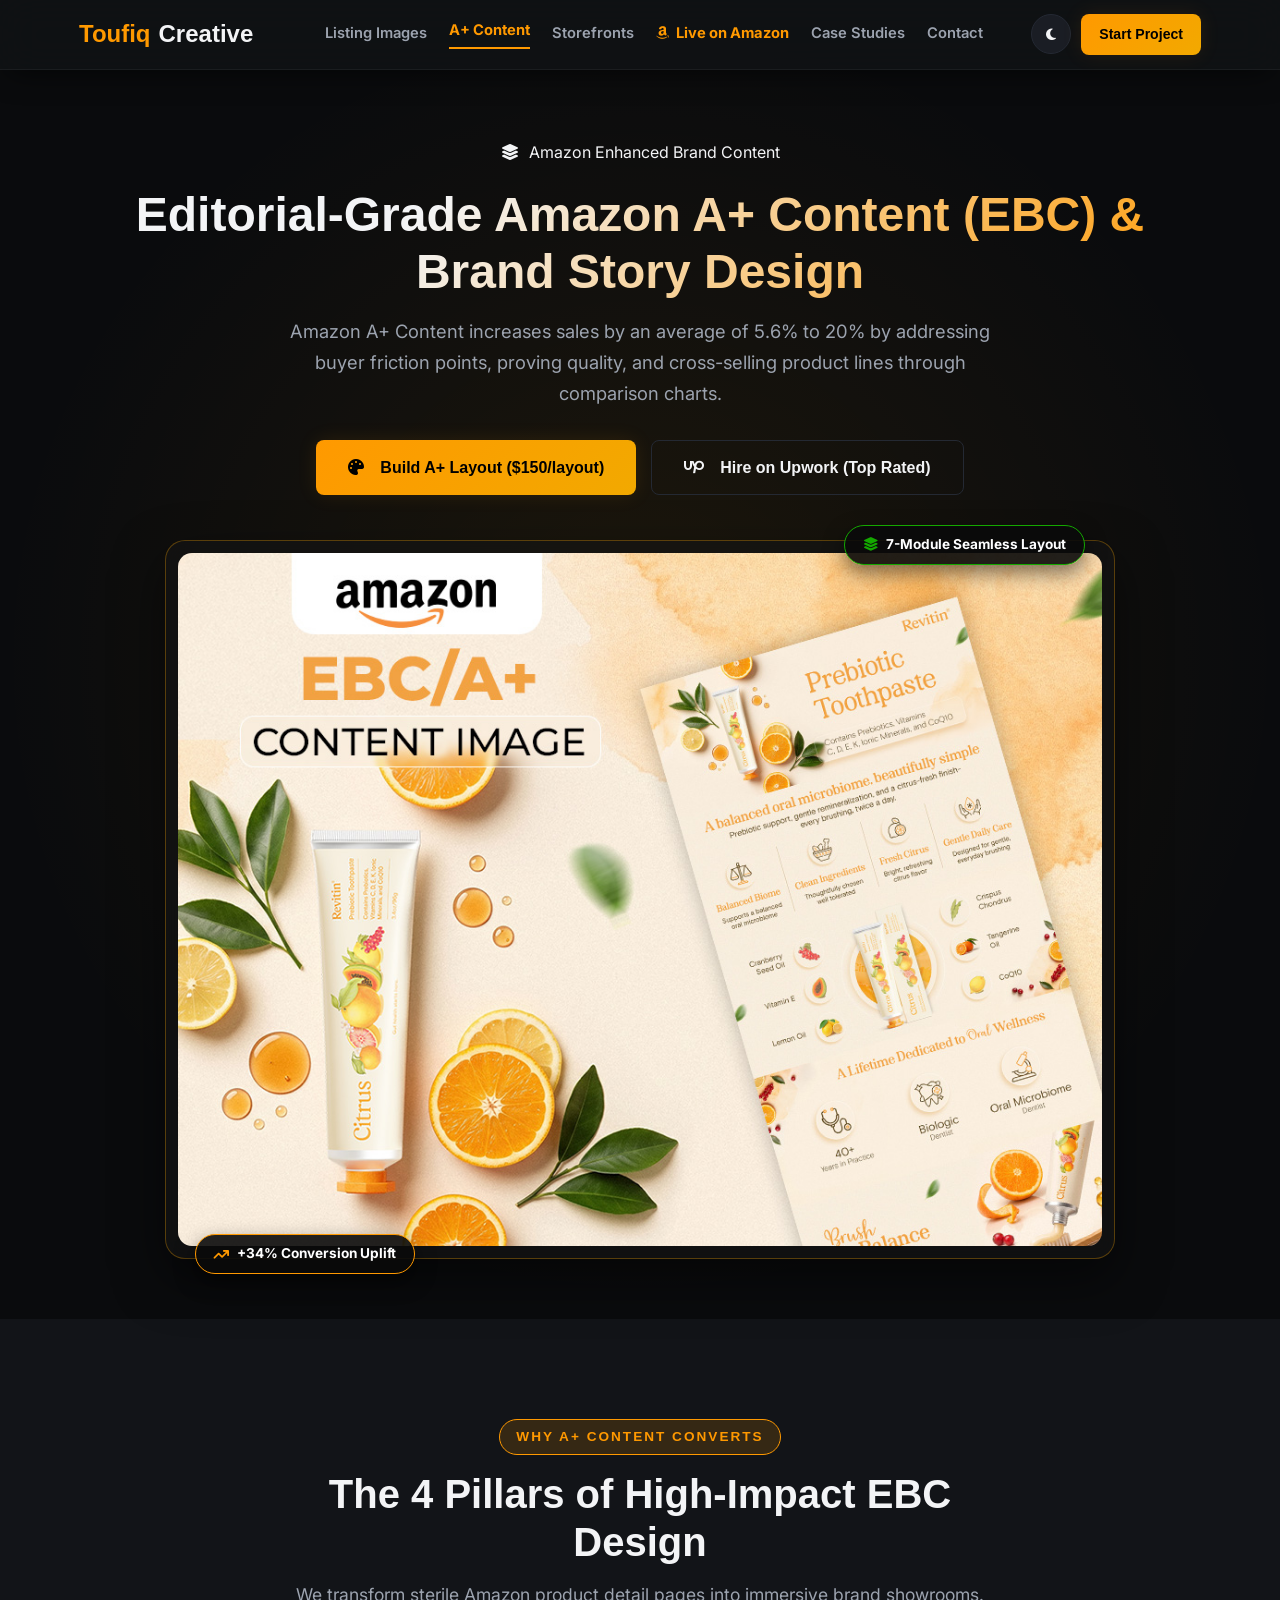
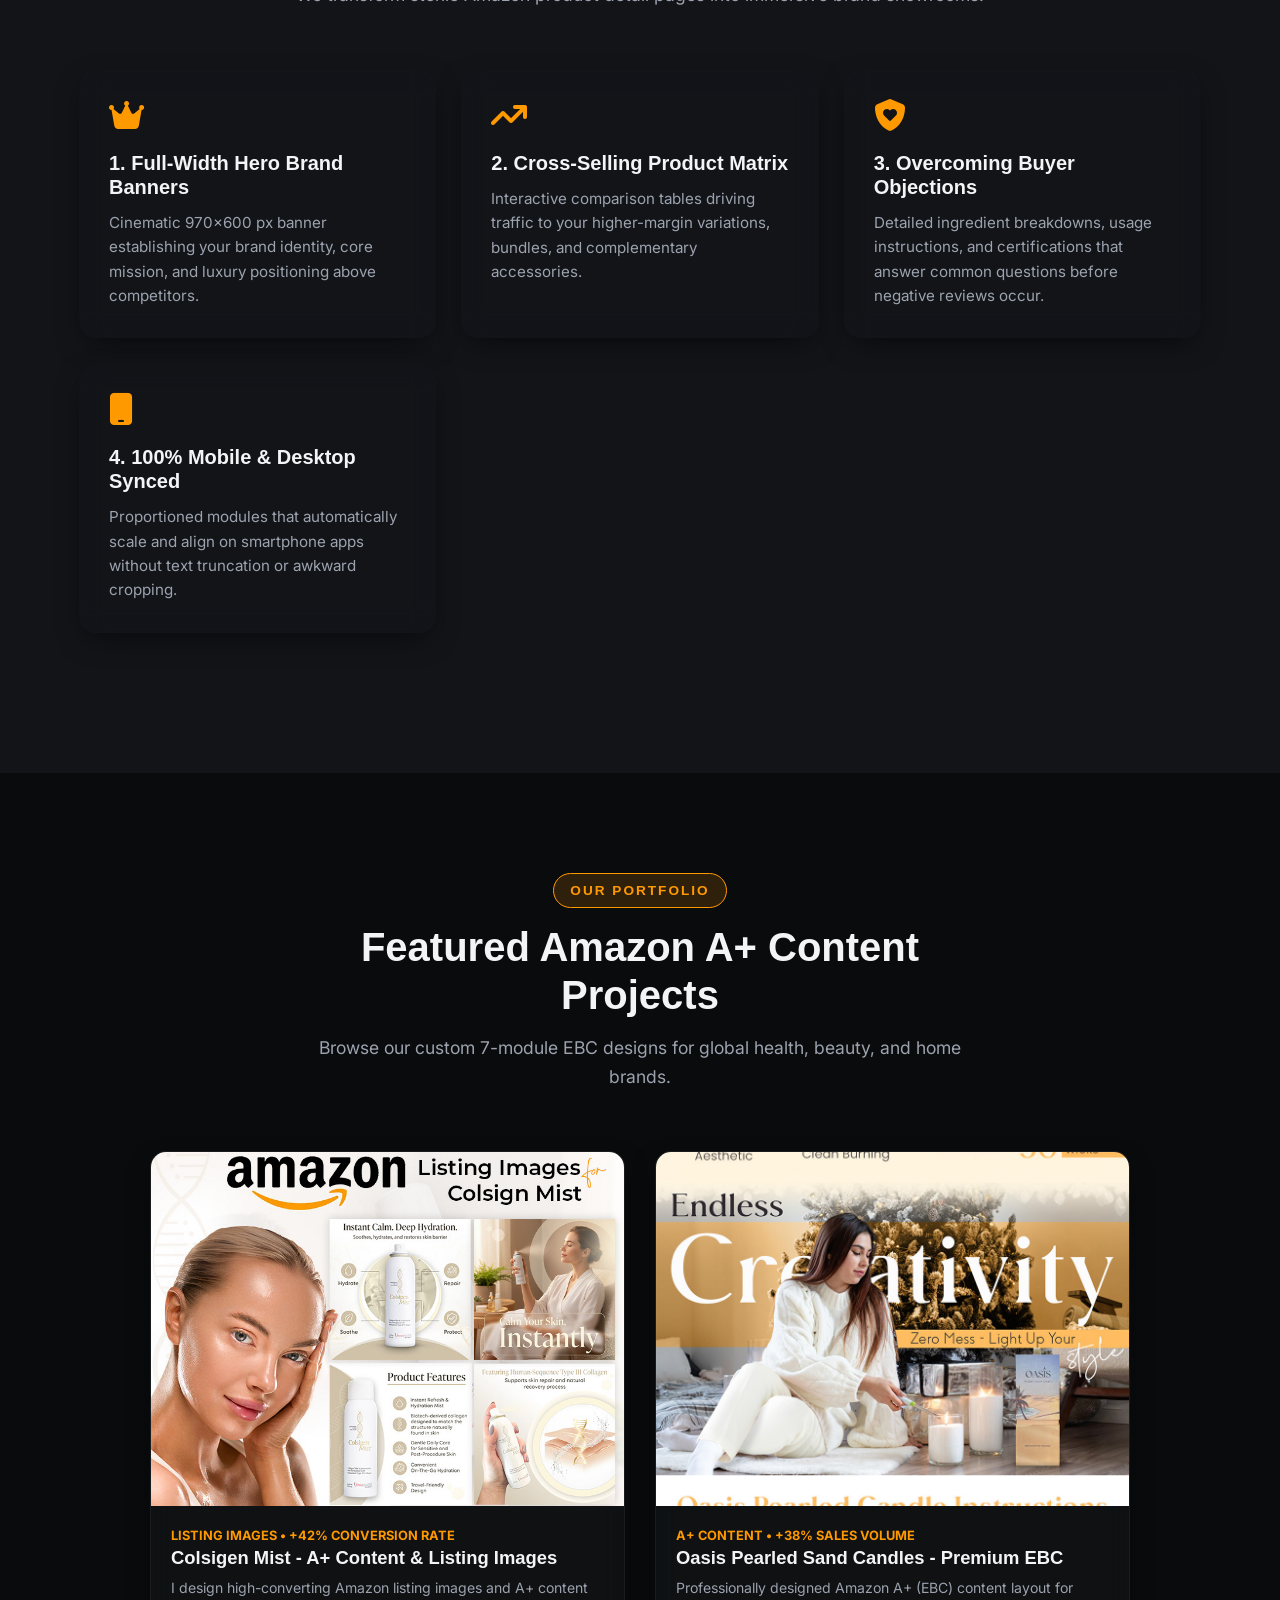
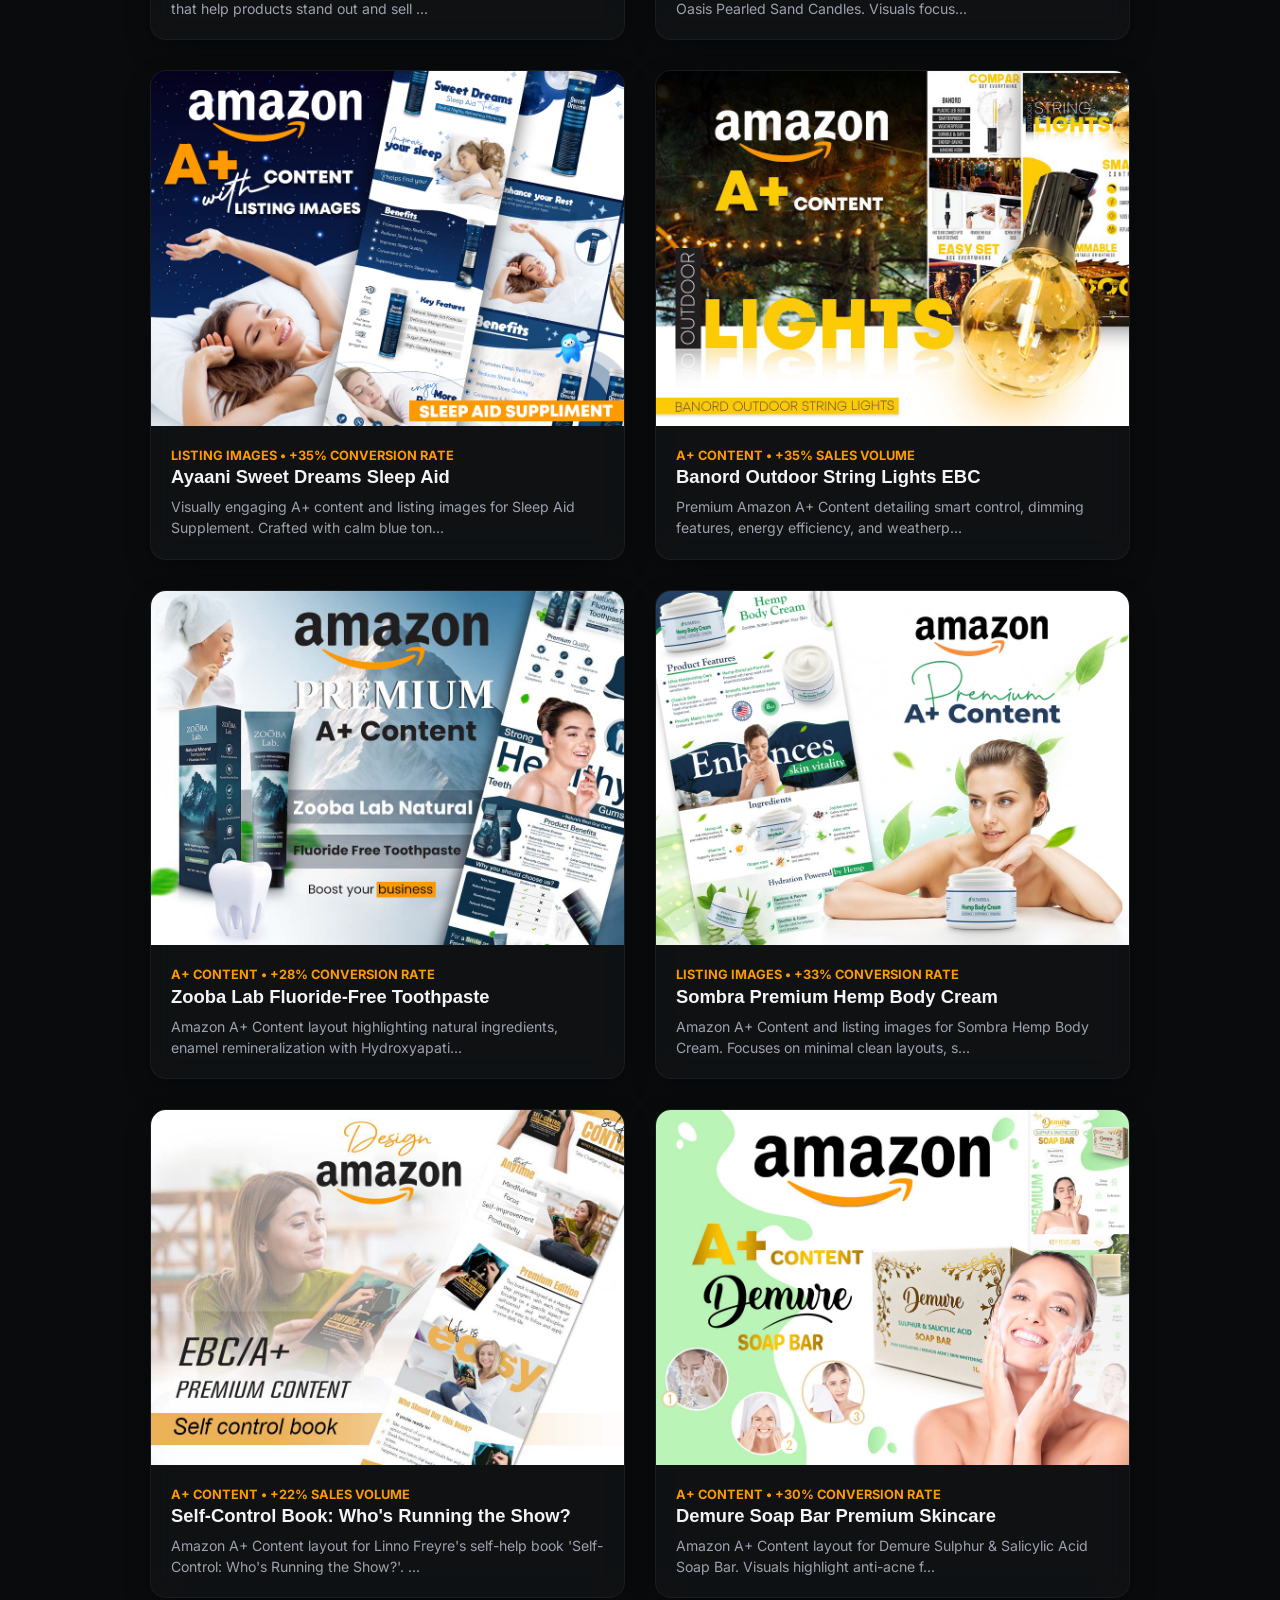
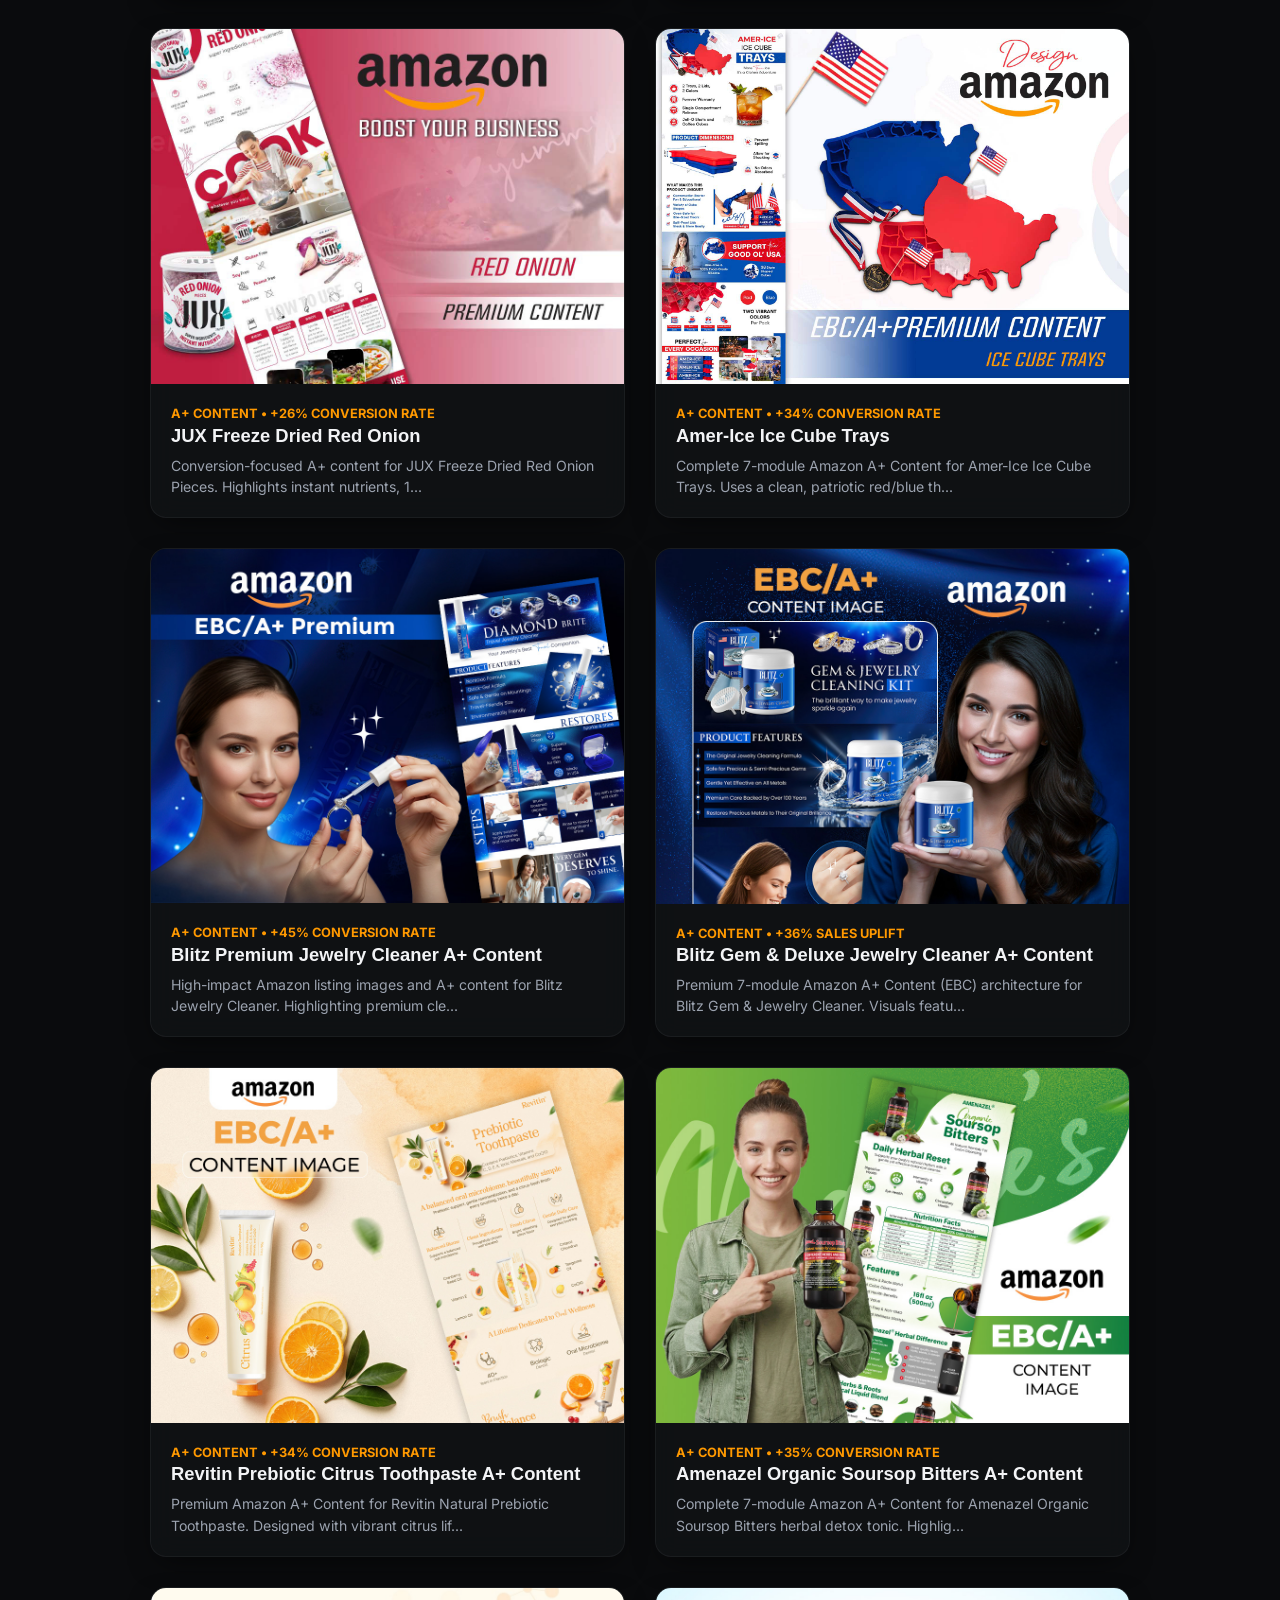
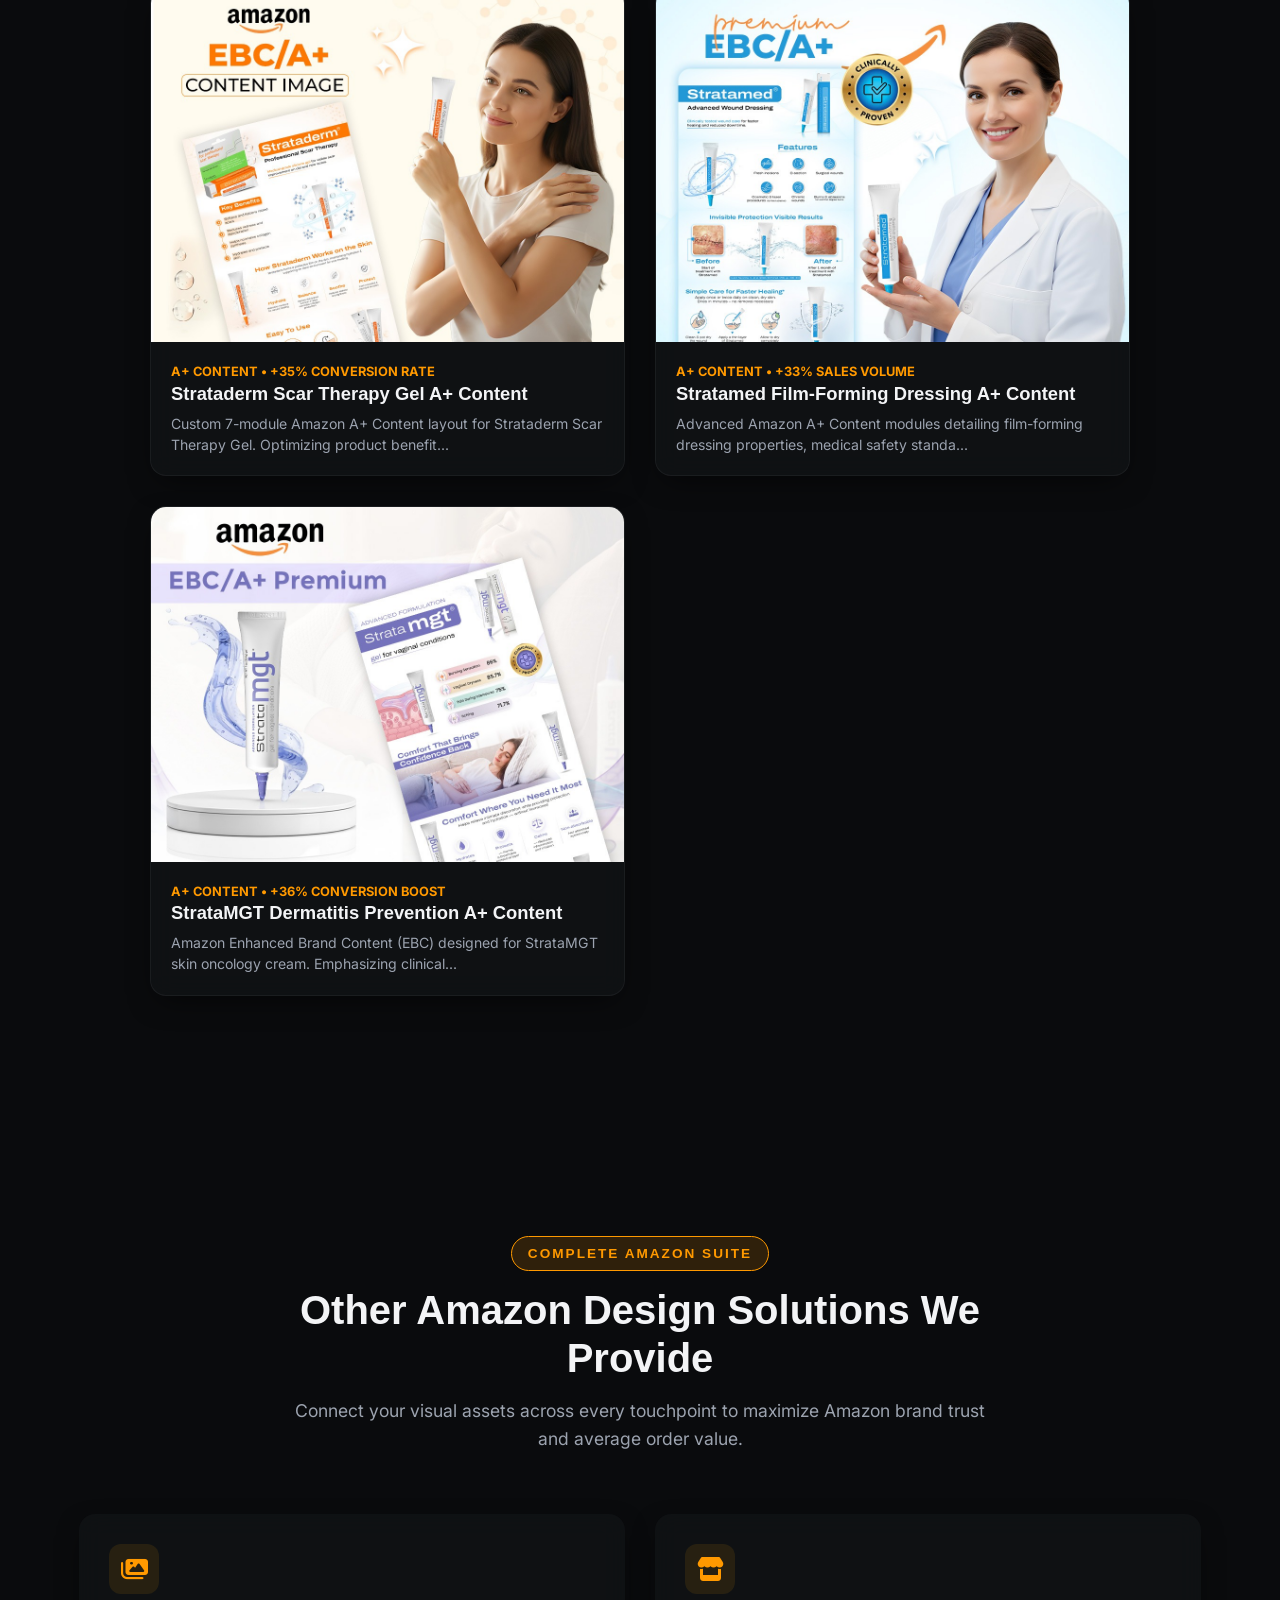
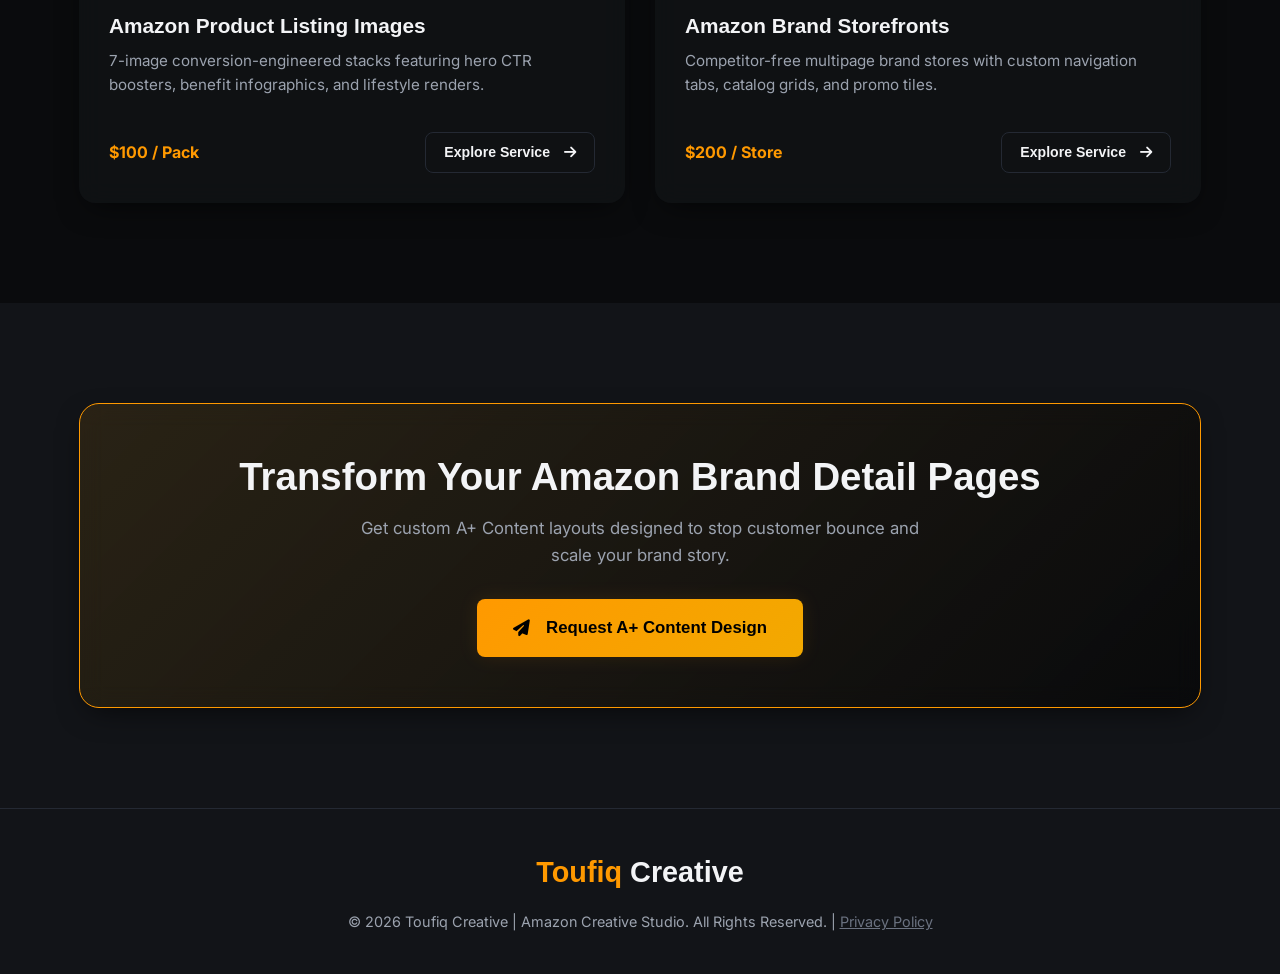
==== amazon-aplus-content-design.html @ 6ed7506c "Optimize internal links across all HTML files to eliminate 301 redirects during Google crawling" ====
<!DOCTYPE html>
<html lang="en">
<head>
    <meta charset="UTF-8">
    <meta name="viewport" content="width=device-width, initial-scale=1.0">
    <title>Amazon A+ Content (EBC) Design Services | Brand Story & Comparison Modules | Toufiq Creative</title>
        <!-- Standard & Mobile Favicons -->
    <link rel="icon" type="image/x-icon" href="/favicon.ico">
    <link rel="icon" type="image/png" sizes="32x32" href="images/favicon-32x32.png">
    <link rel="icon" type="image/png" sizes="16x16" href="images/favicon-16x16.png">
    <link rel="apple-touch-icon" sizes="180x180" href="images/apple-touch-icon.png">
    <meta name="description" content="Custom 7-module Amazon A+ Content (EBC) and Brand Story design service. Build trust, lower returns, and increase cross-sell basket size with Toufiq Creative.">
    <meta name="keywords" content="Amazon A+ Content Designer, Amazon EBC Design Service, Amazon Brand Story Design, Amazon Enhanced Brand Content, Amazon A+ Layout Agency, Toufiq Creative">
    <link rel="canonical" href="https://toufiqcreative.com/amazon-aplus-content-design.html">

    <!-- OpenGraph Social Meta Tags -->
    <meta property="og:type" content="website">
    <meta property="og:title" content="Amazon A+ Content (EBC) Design Services | Toufiq Creative">
    <meta property="og:description" content="Turn casual browsers into loyal brand advocates with custom 7-module Amazon A+ Content (EBC) architectures.">
    <meta property="og:image" content="https://toufiqcreative.com/images/thumbnails/revitin-ebc.jpg">
    <meta property="og:url" content="https://toufiqcreative.com/amazon-aplus-content-design.html">
    <meta name="twitter:card" content="summary_large_image">

    <!-- Google Fonts & FontAwesome -->
    <link rel="preconnect" href="https://fonts.googleapis.com">
    <link rel="preconnect" href="https://fonts.gstatic.com" crossorigin>
    <link href="https://fonts.googleapis.com/css2?family=Inter:wght@300;400;500;600;700;800&display=swap" rel="stylesheet">
    <link rel="stylesheet" href="https://cdnjs.cloudflare.com/ajax/libs/font-awesome/6.6.0/css/all.min.css">
    <link rel="stylesheet" href="style.css?v=3.4">

    <!-- Schema.org JSON-LD Service Data -->
    <script type="application/ld+json">
    {
      "@context": "https://schema.org",
      "@type": "Service",
      "name": "Amazon A+ Content (EBC) & Brand Story Design",
      "serviceType": "Amazon A+ Content Design",
      "provider": {
        "@type": "ProfessionalService",
        "name": "Toufiq Creative",
        "url": "https://toufiqcreative.com/",
        "image": "https://toufiqcreative.com/images/favicon.jpg",
        "founder": {
          "@type": "Person",
          "name": "Toufiq Hasan"
        }
      },
      "description": "Editorial-grade multi-module Amazon A+ Content (Enhanced Brand Content) layouts, comparison charts, and Brand Story carousel design.",
      "offers": {
        "@type": "Offer",
        "price": "150",
        "priceCurrency": "USD"
      }
    }
    </script>

    <style>
        .service-hero { padding: 140px 0 60px 0; text-align: center; background: radial-gradient(circle at center, rgba(255, 170, 0, 0.08) 0%, transparent 70%); }
        .feature-grid { display: grid; grid-template-columns: repeat(auto-fit, minmax(280px, 1fr)); gap: 25px; margin: 40px 0; }
        .feature-card { padding: 30px; border-radius: 16px; border: 1px solid var(--border); background: var(--card-bg); transition: transform 0.3s ease; }
        .feature-card:hover { transform: translateY(-5px); border-color: var(--accent); }
        .feature-card i { font-size: 2rem; color: var(--accent); margin-bottom: 20px; }
        .feature-card h3 { font-size: 1.25rem; margin-bottom: 12px; color: var(--text-primary); }
        .feature-card p { font-size: 0.95rem; color: var(--text-secondary); line-height: 1.6; }
        
        
        
        .gallery-info { padding: 20px; }
        .gallery-info h4 { font-size: 1.15rem; margin-bottom: 8px; color: var(--text-primary); }
        .gallery-info p { font-size: 0.88rem; color: var(--text-secondary); line-height: 1.5; }
        .faq-box { margin: 15px 0; padding: 20px 25px; border-radius: 12px; background: var(--card-bg); border: 1px solid var(--border); }
        .faq-box h4 { font-size: 1.1rem; color: var(--text-primary); margin-bottom: 10px; }
        .faq-box p { font-size: 0.95rem; color: var(--text-secondary); line-height: 1.6; }
    </style>
</head>
<body>
        <!-- Navigation Header -->
        <!-- Navigation Header -->
        <!-- Navigation Header -->
            <!-- Navigation Header -->
    <header class="navbar" id="main-nav">
        <div class="container" style="display: flex; justify-content: space-between; align-items: center;">
            <a href="/" class="logo" id="nav-logo">
                <span>Toufiq</span> Creative
            </a>
            <nav class="nav-links" id="nav-menu">
                <a href="amazon-listing-design.html" class="nav-link" style="color: var(--text-secondary); text-decoration: none; font-weight: 600; font-size: 0.92rem;  transition: color 0.2s;">Listing Images</a>
                <a href="amazon-aplus-content-design.html" class="nav-link" style="color: var(--accent); text-decoration: none; font-weight: 700; font-size: 0.92rem; border-bottom: 2px solid var(--accent); padding-bottom: 4px; transition: color 0.2s;">A+ Content</a>
                <a href="amazon-storefront-design.html" class="nav-link" style="color: var(--text-secondary); text-decoration: none; font-weight: 600; font-size: 0.92rem;  transition: color 0.2s;">Storefronts</a>
                <a href="/#live-listings" class="nav-link" style="color: var(--accent); text-decoration: none; font-weight: 700; font-size: 0.92rem;  transition: color 0.2s;"><i class="fa-brands fa-amazon" style="margin-right: 4px;"></i> Live on Amazon</a>
                <a href="blog.html" class="nav-link" style="color: var(--text-secondary); text-decoration: none; font-weight: 600; font-size: 0.92rem;  transition: color 0.2s;">Case Studies</a>
                <a href="/#contact" class="nav-link" style="color: var(--text-secondary); text-decoration: none; font-weight: 600; font-size: 0.92rem;  transition: color 0.2s;">Contact</a>
                
                <a href="/#contact" class="btn btn-primary nav-mobile-cta" style="padding: 12px 20px; font-size: 0.95rem; width: 100%;">Start Project</a>
            </nav>
            <div class="nav-actions" style="display: flex; gap: 10px; align-items: center;">
                <button class="theme-toggle-btn" id="theme-toggle" aria-label="Toggle Theme">
                    <i class="fa-solid fa-moon" id="theme-icon"></i>
                </button>
                <a href="/#contact" class="btn btn-primary nav-desktop-cta" style="padding: 9px 18px; font-size: 0.88rem; white-space: nowrap;">Start Project</a>
                <div class="menu-toggle" id="mobile-menu-toggle">
                    <i class="fa-solid fa-bars"></i>
                </div>
            </div>
        </div>
    </header>

    <main>
        <section class="service-hero">
            <div class="container">
                <span class="tag"><i class="fa-solid fa-layer-group" style="margin-right: 6px;"></i> Amazon Enhanced Brand Content</span>
                <h1 class="text-gradient" style="font-size: 3rem; margin: 20px 0 15px 0; line-height: 1.2;">
                    Editorial-Grade Amazon A+ Content (EBC) & Brand Story Design
                </h1>
                <p style="max-width: 750px; margin: 0 auto 30px auto; font-size: 1.15rem; color: var(--text-secondary); line-height: 1.7;">
                    Amazon A+ Content increases sales by an average of 5.6% to 20% by addressing buyer friction points, proving quality, and cross-selling product lines through comparison charts.
                </p>
                <div style="display: flex; gap: 15px; justify-content: center; flex-wrap: wrap;">
                    <a href="/#contact" class="btn btn-primary" style="padding: 14px 32px; font-size: 1rem;"><i class="fa-solid fa-palette" style="margin-right: 8px;"></i> Build A+ Layout ($150/layout)</a>
                    <a href="https://www.upwork.com/freelancers/~01d9c6461924d60d8d" target="_blank" class="btn btn-secondary" style="padding: 14px 32px; font-size: 1rem;"><i class="fa-brands fa-upwork" style="margin-right: 8px;"></i> Hire on Upwork (Top Rated)</a>
                </div>
                <!-- Hero Visual Showcase Banner -->
                <div style="margin-top: 45px; max-width: 950px; margin-left: auto; margin-right: auto; position: relative;">
                    <div class="glass-card" style="padding: 12px; border-radius: 20px; border: 1px solid rgba(255,170,0,0.3); box-shadow: 0 20px 50px rgba(0,0,0,0.5); overflow: hidden; background: rgba(20,20,20,0.6);">
                        <img src="images/thumbnails/revitin-ebc.jpg" alt="Amazon A+ Content EBC Hero Showcase" style="width: 100%; border-radius: 14px; display: block; object-fit: cover;">
                    </div>
                    <!-- Floating Metric Pills -->
                    <div style="position: absolute; bottom: -15px; left: 30px; background: rgba(10,10,10,0.9); border: 1px solid var(--accent); padding: 8px 18px; border-radius: 30px; font-size: 0.85rem; font-weight: 700; color: #fff; box-shadow: 0 8px 20px rgba(0,0,0,0.5); display: flex; align-items: center; gap: 8px;">
                        <i class="fa-solid fa-arrow-trend-up" style="color: var(--accent);"></i> +34% Conversion Uplift
                    </div>
                    <div style="position: absolute; top: -15px; right: 30px; background: rgba(10,10,10,0.9); border: 1px solid #14a800; padding: 8px 18px; border-radius: 30px; font-size: 0.85rem; font-weight: 700; color: #fff; box-shadow: 0 8px 20px rgba(0,0,0,0.5); display: flex; align-items: center; gap: 8px;">
                        <i class="fa-solid fa-layer-group" style="color: #14a800;"></i> 7-Module Seamless Layout
                    </div>
                </div>
            </div>
        </section>

        <section class="section-padding" style="background: var(--bg-secondary);">
            <div class="container">
                <div class="section-header">
                    <span class="tag">Why A+ Content Converts</span>
                    <h2>The 4 Pillars of High-Impact EBC Design</h2>
                    <p>We transform sterile Amazon product detail pages into immersive brand showrooms.</p>
                </div>

                <div class="feature-grid">
                    <div class="feature-card glass-card">
                        <i class="fa-solid fa-crown"></i>
                        <h3>1. Full-Width Hero Brand Banners</h3>
                        <p>Cinematic 970x600 px banner establishing your brand identity, core mission, and luxury positioning above competitors.</p>
                    </div>
                    <div class="feature-card glass-card">
                        <i class="fa-solid fa-arrow-trend-up"></i>
                        <h3>2. Cross-Selling Product Matrix</h3>
                        <p>Interactive comparison tables driving traffic to your higher-margin variations, bundles, and complementary accessories.</p>
                    </div>
                    <div class="feature-card glass-card">
                        <i class="fa-solid fa-shield-heart"></i>
                        <h3>3. Overcoming Buyer Objections</h3>
                        <p>Detailed ingredient breakdowns, usage instructions, and certifications that answer common questions before negative reviews occur.</p>
                    </div>
                    <div class="feature-card glass-card">
                        <i class="fa-solid fa-mobile"></i>
                        <h3>4. 100% Mobile & Desktop Synced</h3>
                        <p>Proportioned modules that automatically scale and align on smartphone apps without text truncation or awkward cropping.</p>
                    </div>
                </div>
            </div>
        </section>

        <section class="section-padding">
            <div class="container">
                <div class="section-header">
                    <span class="tag">Our Portfolio</span>
                    <h2>Featured Amazon A+ Content Projects</h2>
                    <p>Browse our custom 7-module EBC designs for global health, beauty, and home brands.</p>
                </div>

                <div class="container">
                <div id="aplus-gallery-grid" class="portfolio-gallery-grid"></div>
            </div>
        </section>

        
        <!-- Other Amazon Design Services (Internal Linking Silo) -->
        <section class="section-padding" style="background: var(--bg-primary);">
            <div class="container">
                <div class="section-header">
                    <span class="tag">Complete Amazon Suite</span>
                    <h2>Other Amazon Design Solutions We Provide</h2>
                    <p>Connect your visual assets across every touchpoint to maximize Amazon brand trust and average order value.</p>
                </div>
                <div style="display: grid; grid-template-columns: repeat(auto-fit, minmax(320px, 1fr)); gap: 30px; margin-top: 40px;">
                    
                    <div class="glass-card" style="padding: 30px; border-radius: 16px; border: 1px solid var(--border); display: flex; flex-direction: column; justify-content: space-between;">
                        <div>
                            <div style="width: 50px; height: 50px; border-radius: 12px; background: rgba(255,170,0,0.1); color: var(--accent); display: flex; align-items: center; justify-content: center; font-size: 1.5rem; margin-bottom: 20px;">
                                <i class="fa-solid fa-images"></i>
                            </div>
                            <h3 style="font-size: 1.3rem; margin-bottom: 10px; color: var(--text-primary);">Amazon Product Listing Images</h3>
                            <p style="color: var(--text-secondary); font-size: 0.95rem; line-height: 1.6; margin-bottom: 20px;">7-image conversion-engineered stacks featuring hero CTR boosters, benefit infographics, and lifestyle renders.</p>
                        </div>
                        <div style="display: flex; justify-content: space-between; align-items: center; padding-top: 15px; border-top: 1px solid var(--border);">
                            <span style="font-weight: 700; color: var(--accent);">$100 / Pack</span>
                            <a href="amazon-listing-design.html" class="btn btn-secondary" style="padding: 8px 18px; font-size: 0.88rem;">Explore Service <i class="fa-solid fa-arrow-right" style="margin-left: 6px;"></i></a>
                        </div>
                    </div>
                    <div class="glass-card" style="padding: 30px; border-radius: 16px; border: 1px solid var(--border); display: flex; flex-direction: column; justify-content: space-between;">
                        <div>
                            <div style="width: 50px; height: 50px; border-radius: 12px; background: rgba(255,170,0,0.1); color: var(--accent); display: flex; align-items: center; justify-content: center; font-size: 1.5rem; margin-bottom: 20px;">
                                <i class="fa-solid fa-store"></i>
                            </div>
                            <h3 style="font-size: 1.3rem; margin-bottom: 10px; color: var(--text-primary);">Amazon Brand Storefronts</h3>
                            <p style="color: var(--text-secondary); font-size: 0.95rem; line-height: 1.6; margin-bottom: 20px;">Competitor-free multipage brand stores with custom navigation tabs, catalog grids, and promo tiles.</p>
                        </div>
                        <div style="display: flex; justify-content: space-between; align-items: center; padding-top: 15px; border-top: 1px solid var(--border);">
                            <span style="font-weight: 700; color: var(--accent);">$200 / Store</span>
                            <a href="amazon-storefront-design.html" class="btn btn-secondary" style="padding: 8px 18px; font-size: 0.88rem;">Explore Service <i class="fa-solid fa-arrow-right" style="margin-left: 6px;"></i></a>
                        </div>
                    </div>
                </div>
            </div>
        </section>

        <!-- CTA Banner -->
        <section class="section-padding" style="background: var(--bg-secondary);">
            <div class="container">
                <div class="glass-card" style="padding: 50px; text-align: center; border-radius: 20px; border: 1px solid var(--accent); background: linear-gradient(135deg, rgba(255,170,0,0.1), rgba(0,0,0,0.5));">
                    <h2 style="font-size: 2.4rem; margin-bottom: 15px;">Transform Your Amazon Brand Detail Pages</h2>
                    <p style="color: var(--text-secondary); max-width: 600px; margin: 0 auto 30px auto; font-size: 1.05rem;">
                        Get custom A+ Content layouts designed to stop customer bounce and scale your brand story.
                    </p>
                    <a href="/#contact" class="btn btn-primary" style="padding: 16px 36px; font-size: 1.05rem;"><i class="fa-solid fa-paper-plane" style="margin-right: 8px;"></i> Request A+ Content Design</a>
                </div>
            </div>
        </section>
    </main>

    <div class="modal" id="project-modal">
        <div class="glass-card modal-content">
            <button class="modal-close" id="modal-close-btn">&times;</button>
            <div class="modal-visual" id="modal-visual-area" style="position: relative; width: 100%; height: 100%; min-height: 400px; display: flex; align-items: center; justify-content: center; overflow: hidden; border-radius: 20px 0 0 20px;">
                <!-- Slides will be inserted dynamically by JS -->
                <div class="modal-slides-wrapper" id="modal-slides-wrapper" style="display: flex; width: 100%; height: 100%; transition: transform 0.4s cubic-bezier(0.25, 0.46, 0.45, 0.94);">
                    <!-- Slide elements go here -->
                </div>
                
                <!-- Navigation Arrows -->
                <button class="modal-arrow arrow-left" id="modal-arrow-left" style="position: absolute; left: 15px; top: 50%; transform: translateY(-50%); background: rgba(0,0,0,0.6); border: 1px solid var(--border-color); color: #fff; width: 40px; height: 40px; border-radius: 50%; display: flex; align-items: center; justify-content: center; cursor: pointer; z-index: 100; opacity: 0; pointer-events: none;"><i class="fa-solid fa-chevron-left"></i></button>
                <button class="modal-arrow arrow-right" id="modal-arrow-right" style="position: absolute; right: 15px; top: 50%; transform: translateY(-50%); background: rgba(0,0,0,0.6); border: 1px solid var(--border-color); color: #fff; width: 40px; height: 40px; border-radius: 50%; display: flex; align-items: center; justify-content: center; cursor: pointer; z-index: 100; opacity: 0; pointer-events: none;"><i class="fa-solid fa-chevron-right"></i></button>
                
                <!-- Pagination Indicator -->
                <div class="modal-pagination" id="modal-pagination" style="position: absolute; bottom: 15px; left: 50%; transform: translateX(-50%); background: rgba(0,0,0,0.75); padding: 5px 12px; border-radius: 20px; font-size: 0.8rem; font-weight: 600; color: var(--accent); z-index: 100; display: none; backdrop-filter: blur(4px); -webkit-backdrop-filter: blur(4px); border: 1px solid var(--border-color);">1 / 1</div>
            </div>
            <div class="modal-info">
                <span class="portfolio-details" style="padding:0;">
                    <span class="meta" style="margin-bottom: 10px;">
                        <span class="category-tag">
                            <span class="category" id="modal-category">Case Study</span>
                            <span class="uplift" id="modal-uplift"></span>
                        </span>
                    </span>
                    <h3 id="modal-title" style="font-size: 1.8rem; margin-bottom: 15px;">Case Study Details</h3>
                    <p id="modal-desc" style="font-size: 0.95rem; margin-bottom: 25px; line-height: 1.6;"></p>
                    
                    <h4 style="font-size: 1rem; margin-bottom: 10px; font-weight: 600;">Optimized Amazon Features:</h4>
                    <ul id="modal-features-list" style="margin-bottom: 30px; display:flex; flex-direction:column; gap:8px;">
                        <!-- Bullet points loaded here -->
                    </ul>
                    
                    <a href="#contact" class="btn btn-primary" id="modal-cta-btn">Discuss Similar Project</a>
                </span>
            </div>
        </div>
    </div>

    <footer class="footer">
        <div class="container">
            <div class="footer-logo"><span>Toufiq</span> Creative</div>
            <p>&copy; 2026 Toufiq Creative | Amazon Creative Studio. All Rights Reserved. | <a href="privacy.html" style="color: var(--text-muted); text-decoration: underline;">Privacy Policy</a></p>
        </div>
    </footer>
    <script src="app.js?v=3.4"></script>
</body>
</html>
---- style.css ----
/* ==========================================
   Universal Portfolio & Service Galleries
   ========================================== */
.portfolio-grid,
.portfolio-gallery-grid,
.storefront-showcase-grid,
.blog-grid,
.brand-showcase-grid {
    display: grid;
    grid-template-columns: repeat(auto-fill, minmax(340px, 1fr));
    gap: 30px;
    width: 100%;
    margin: 40px auto;
}

.gallery-card,
.portfolio-item,
.sf-card,
.brand-showcase-card {
    border-radius: 16px;
    overflow: hidden;
    border: 1px solid var(--border-color);
    background: var(--card-bg);
    display: flex;
    flex-direction: column;
    width: 100%;
    transition: transform 0.3s ease, border-color 0.3s ease, box-shadow 0.3s ease;
}

.gallery-card:hover,
.portfolio-item:hover,
.sf-card:hover,
.brand-showcase-card:hover {
    transform: translateY(-5px);
    border-color: var(--accent);
    box-shadow: 0 10px 30px rgba(0, 0, 0, 0.4);
}

.gallery-card img,
.portfolio-item img,
.sf-card img,
.brand-showcase-card img {
    width: 100%;
    aspect-ratio: 4 / 3;
    object-fit: cover;
    display: block;
}

.gallery-info,
.portfolio-details,
.brand-showcase-card div {
    padding: 22px;
    display: flex;
    flex-direction: column;
    flex-grow: 1;
    text-align: left;
    box-sizing: border-box;
}

.gallery-info h4,
.portfolio-details h3,
.brand-showcase-card h4 {
    font-size: 1.2rem;
    margin-bottom: 8px;
    color: var(--text-primary);
    font-weight: 700;
}

.gallery-info p,
.portfolio-details p,
.brand-showcase-card p {
    font-size: 0.9rem;
    color: var(--text-secondary);
    line-height: 1.6;
}

/* 
 * Toufiq H. | Amazon Creative Studio Portfolio Stylesheet
 * Custom Premium Design Tokens & Responsive Layouts
 */

@import url('https://fonts.googleapis.com/css2?family=Inter:wght@300;400;500;600;700&family=Outfit:wght@400;500;600;700;800&display=swap');

/* Design System - Variables & Theme Configuration */
:root {
    /* Dark Theme (Default) */
    --bg-primary: #0a0b0d;
    --bg-secondary: #121418;
    --bg-tertiary: #1a1d24;
    --text-primary: #f3f4f6;
    --text-secondary: #9ca3af;
    --text-muted: #6b7280;
    
    --accent: #ff9900;       /* Amazon Orange */
    --accent-glow: rgba(255, 153, 0, 0.15);
    --accent-secondary: #f2a900;
    --accent-light: #ffb74d;
    
    --border-color: #242933;
    --border-hover: #3b4252;
    --glass-bg: rgba(18, 20, 24, 0.7);
    --glass-border: rgba(255, 255, 255, 0.05);
    --card-shadow: 0 10px 30px -10px rgba(0, 0, 0, 0.7);
    --glow-shadow: 0 0 20px rgba(255, 153, 0, 0.1);
    
    --font-heading: 'Outfit', sans-serif;
    --font-body: 'Inter', sans-serif;
    --transition-smooth: all 0.4s cubic-bezier(0.16, 1, 0.3, 1);
    --transition-bounce: all 0.5s cubic-bezier(0.34, 1.56, 0.64, 1);
}

[data-theme="light"] {
    /* Light Theme Override */
    --bg-primary: #f8fafc;
    --bg-secondary: #ffffff;
    --bg-tertiary: #f1f5f9;
    --text-primary: #0f172a;
    --text-secondary: #475569;
    --text-muted: #94a3b8;
    
    --accent: #e67e00;
    --accent-glow: rgba(230, 126, 0, 0.1);
    --accent-secondary: #cc7000;
    --accent-light: #ff9d24;
    
    --border-color: #e2e8f0;
    --border-hover: #cbd5e1;
    --glass-bg: rgba(255, 255, 255, 0.8);
    --glass-border: rgba(0, 0, 0, 0.05);
    --card-shadow: 0 10px 30px -10px rgba(0, 0, 0, 0.08);
    --glow-shadow: 0 0 20px rgba(230, 126, 0, 0.05);
}

/* Global Resets */
*, *::before, *::after {
    box-sizing: border-box;
    margin: 0;
    padding: 0;
}

html {
    scroll-behavior: smooth;
}

body {
    background-color: var(--bg-primary);
    color: var(--text-primary);
    font-family: var(--font-body);
    line-height: 1.6;
    overflow-x: hidden;
    transition: background-color 0.3s ease, color 0.3s ease;
}

/* Typography & Links */
h1, h2, h3, h4, h5, h6 {
    font-family: var(--font-heading);
    font-weight: 700;
    line-height: 1.2;
}

a {
    color: inherit;
    text-decoration: none;
    transition: var(--transition-smooth);
}

ul {
    list-style: none;
}

img {
    max-width: 100%;
    height: auto;
    display: block;
}

/* Custom Scrollbar */
::-webkit-scrollbar {
    width: 8px;
}
::-webkit-scrollbar-track {
    background: var(--bg-primary);
}
::-webkit-scrollbar-thumb {
    background: var(--border-color);
    border-radius: 4px;
}
::-webkit-scrollbar-thumb:hover {
    background: var(--accent);
}

/* Shared UI Components */
.container {
    width: 90%;
    max-width: 1200px;
    margin: 0 auto;
    padding: 0 15px;
}

.section-padding {
    padding: 100px 0;
}

.text-gradient {
    background: linear-gradient(135deg, var(--text-primary) 30%, var(--accent) 100%);
    -webkit-background-clip: text;
    -webkit-text-fill-color: transparent;
}

.section-header {
    text-align: center;
    max-width: 700px;
    margin: 0 auto 60px auto;
}

.section-header .tag {
    display: inline-block;
    padding: 6px 16px;
    background: var(--accent-glow);
    border: 1px solid var(--accent);
    color: var(--accent);
    font-family: var(--font-heading);
    font-size: 0.85rem;
    font-weight: 600;
    text-transform: uppercase;
    letter-spacing: 2px;
    border-radius: 50px;
    margin-bottom: 15px;
}

.section-header h2 {
    font-size: 2.5rem;
    margin-bottom: 15px;
}

.section-header p {
    color: var(--text-secondary);
    font-size: 1.1rem;
}

.btn {
    display: inline-flex;
    align-items: center;
    justify-content: center;
    gap: 8px;
    padding: 12px 28px;
    font-family: var(--font-heading);
    font-weight: 600;
    font-size: 0.95rem;
    border-radius: 8px;
    cursor: pointer;
    transition: var(--transition-smooth);
}

.btn-primary {
    background: linear-gradient(135deg, var(--accent) 0%, var(--accent-secondary) 100%);
    color: #000000;
    border: none;
    box-shadow: var(--glow-shadow);
}

.btn-primary:hover {
    transform: translateY(-2px);
    box-shadow: 0 15px 30px -10px var(--accent);
}

.btn-secondary {
    background: transparent;
    color: var(--text-primary);
    border: 1.5px solid var(--border-color);
}

.btn-secondary:hover {
    border-color: var(--accent);
    background: var(--accent-glow);
    color: var(--accent);
}

/* Glassmorphism Card Style */
.glass-card {
    background: var(--glass-bg);
    backdrop-filter: blur(12px);
    -webkit-backdrop-filter: blur(12px);
    border: 1px solid var(--glass-border);
    border-radius: 16px;
    box-shadow: var(--card-shadow);
    transition: var(--transition-smooth);
}

.glass-card:hover {
    border-color: rgba(255, 153, 0, 0.2);
}

/* Navigation Bar */
.navbar {
    position: fixed;
    top: 0;
    left: 0;
    width: 100%;
    z-index: 1000;
    padding: 14px 0;
    background: var(--glass-bg);
    backdrop-filter: blur(20px);
    -webkit-backdrop-filter: blur(20px);
    border-bottom: 1px solid var(--glass-border);
    box-shadow: var(--card-shadow);
    transition: var(--transition-smooth);
}

.navbar.scrolled {
    padding: 12px 0;
    background: var(--glass-bg);
    border-bottom: 1px solid rgba(255, 170, 0, 0.2);
    box-shadow: 0 10px 30px rgba(0, 0, 0, 0.3);
}

.navbar .container {
    display: flex;
    justify-content: space-between;
    align-items: center;
    gap: 20px;
}

.logo {
    font-family: var(--font-heading);
    font-size: 1.5rem;
    font-weight: 800;
    color: var(--text-primary);
    display: flex;
    align-items: center;
    gap: 8px;
    margin-right: 24px;
    white-space: nowrap;
}

.logo span {
    color: var(--accent);
}

.nav-links {
    display: flex;
    align-items: center;
    gap: 22px;
}

.nav-links a {
    color: var(--text-secondary);
    text-decoration: none;
    font-weight: 600;
    font-size: 0.92rem;
    white-space: nowrap;
    transition: color 0.2s ease;
}

.nav-links a:hover {
    color: var(--accent);
}

.theme-toggle-btn {
    background: var(--bg-tertiary);
    border: 1px solid var(--border-color);
    color: var(--text-primary);
    width: 40px;
    height: 40px;
    border-radius: 50px;
    cursor: pointer;
    display: flex;
    align-items: center;
    justify-content: center;
    transition: var(--transition-smooth);
}

.theme-toggle-btn:hover {
    border-color: var(--accent);
    color: var(--accent);
}

.menu-toggle {
    display: none;
    font-size: 1.3rem;
    cursor: pointer;
    color: var(--text-primary);
    width: 42px;
    height: 42px;
    align-items: center;
    justify-content: center;
    border-radius: 8px;
    background: var(--bg-tertiary);
    border: 1px solid var(--border-color);
    transition: var(--transition-smooth);
    -webkit-tap-highlight-color: transparent;
    user-select: none;
}

.menu-toggle:hover {
    border-color: var(--accent);
    color: var(--accent);
}

/* Hero Section */
.hero {
    min-height: 100vh;
    display: flex;
    align-items: center;
    position: relative;
    padding-top: 120px;
    background: radial-gradient(circle at 80% 20%, rgba(255, 153, 0, 0.08) 0%, transparent 50%);
}

.hero-grid {
    display: grid;
    grid-template-columns: 1.1fr 0.9fr;
    gap: 50px;
    align-items: center;
}

.hero-content h1 {
    font-size: 3.5rem;
    line-height: 1.15;
    margin-bottom: 20px;
    font-weight: 800;
}

.hero-content p {
    font-size: 1.2rem;
    color: var(--text-secondary);
    margin-bottom: 35px;
    max-width: 550px;
}

.hero-btns {
    display: flex;
    gap: 15px;
    margin-bottom: 50px;
}

.hero-stats {
    display: flex;
    gap: 40px;
    border-top: 1.5px solid var(--border-color);
    padding-top: 30px;
}

.stat-item {
    display: flex;
    flex-direction: column;
}

.stat-number {
    font-family: var(--font-heading);
    font-size: 2.2rem;
    font-weight: 800;
    color: var(--accent);
}

.stat-label {
    font-size: 0.9rem;
    color: var(--text-secondary);
}

.hero-visual {
    position: relative;
}

/* Floating Badges */
.floating-badge {
    position: absolute;
    display: flex;
    align-items: center;
    gap: 12px;
    padding: 12px 20px;
    border-radius: 12px;
    animation: float 6s ease-in-out infinite;
    z-index: 10;
}

.badge-top-rated {
    top: 10%;
    left: -10%;
    animation-delay: 0s;
}

.badge-conversion {
    bottom: 15%;
    right: -5%;
    animation-delay: 2s;
}

.badge-icon {
    font-size: 1.5rem;
}

.badge-info h4 {
    font-size: 0.95rem;
    font-weight: 700;
}

.badge-info p {
    font-size: 0.8rem;
    color: var(--text-secondary);
}

/* Before/After Slider Section */
.slider-showcase {
    position: relative;
    border-radius: 20px;
    overflow: hidden;
    aspect-ratio: 1 / 1;
    border: 1px solid var(--border-color);
    box-shadow: var(--card-shadow);
}

.slider-before, .slider-after {
    position: absolute;
    top: 0;
    left: 0;
    width: 100%;
    height: 100%;
}

.slider-before img, .slider-after img {
    width: 100%;
    height: 100%;
    object-fit: cover;
}

.slider-before {
    z-index: 1;
}

.slider-after {
    z-index: 2;
    clip-path: polygon(0 0, 50% 0, 50% 100%, 0 100%);
}

.slider-handle {
    position: absolute;
    top: 0;
    bottom: 0;
    left: 50%;
    width: 4px;
    background: var(--accent);
    z-index: 3;
    cursor: ew-resize;
    transform: translateX(-50%);
    box-shadow: 0 0 10px var(--accent);
}

.slider-button {
    position: absolute;
    top: 50%;
    left: 50%;
    transform: translate(-50%, -50%);
    width: 44px;
    height: 44px;
    background: #000000;
    border: 3px solid var(--accent);
    color: var(--accent);
    border-radius: 50px;
    display: flex;
    align-items: center;
    justify-content: center;
    font-weight: bold;
    box-shadow: 0 4px 15px rgba(0, 0, 0, 0.4);
    pointer-events: none;
}

.slider-label {
    position: absolute;
    bottom: 20px;
    padding: 8px 16px;
    background: rgba(0, 0, 0, 0.8);
    color: #ffffff;
    font-family: var(--font-heading);
    font-weight: 600;
    font-size: 0.85rem;
    border-radius: 6px;
    z-index: 3;
    pointer-events: none;
    letter-spacing: 1px;
}

.label-before {
    left: 20px;
}

.label-after {
    right: 20px;
}

/* Portfolio Gallery Grid */
.portfolio-filters {
    display: flex;
    justify-content: center;
    gap: 15px;
    margin-bottom: 45px;
    flex-wrap: wrap;
}

.filter-btn {
    padding: 10px 24px;
    background: var(--bg-secondary);
    border: 1px solid var(--border-color);
    color: var(--text-secondary);
    font-family: var(--font-heading);
    font-weight: 600;
    font-size: 0.9rem;
    border-radius: 8px;
    cursor: pointer;
    transition: var(--transition-smooth);
}

.filter-btn:hover, .filter-btn.active {
    background: var(--accent);
    border-color: var(--accent);
    color: #000000;
    box-shadow: var(--glow-shadow);
}

.portfolio-grid {
    display: grid;
    grid-template-columns: repeat(auto-fill, minmax(350px, 1fr));
    gap: 30px;
}

.portfolio-item {
    cursor: pointer;
    overflow: hidden;
    display: flex;
    flex-direction: column;
    height: 100%;
}

.portfolio-image-wrapper {
    position: relative;
    aspect-ratio: 4 / 3;
    overflow: hidden;
    border-radius: 12px 12px 0 0;
    background: var(--bg-tertiary);
}

.portfolio-image-wrapper img {
    width: 100%;
    height: 100%;
    object-fit: cover;
    transition: transform 0.6s cubic-bezier(0.16, 1, 0.3, 1);
}

.portfolio-item:hover .portfolio-image-wrapper img {
    transform: scale(1.05);
}

.portfolio-hover-overlay {
    position: absolute;
    top: 0;
    left: 0;
    width: 100%;
    height: 100%;
    background: rgba(10, 11, 13, 0.7);
    display: flex;
    align-items: center;
    justify-content: center;
    opacity: 0;
    transition: var(--transition-smooth);
    backdrop-filter: blur(4px);
}

.portfolio-item:hover .portfolio-hover-overlay {
    opacity: 1;
}

.portfolio-hover-overlay span {
    font-family: var(--font-heading);
    font-weight: 600;
    background: var(--accent);
    color: #000000;
    padding: 10px 24px;
    border-radius: 8px;
    transform: translateY(10px);
    transition: var(--transition-bounce);
}

.portfolio-item:hover .portfolio-hover-overlay span {
    transform: translateY(0);
}

.portfolio-details {
    padding: 24px;
    display: flex;
    flex-direction: column;
    flex-grow: 1;
}

.portfolio-details .meta {
    display: flex;
    justify-content: space-between;
    align-items: center;
    margin-bottom: 12px;
}

.portfolio-details .category {
    font-size: 0.8rem;
    font-weight: 600;
    color: var(--accent);
    text-transform: uppercase;
    letter-spacing: 1px;
}

.portfolio-details .uplift {
    font-family: var(--font-heading);
    font-size: 0.85rem;
    font-weight: 700;
    color: #10b981; /* Green metric uplift */
    background: rgba(16, 185, 129, 0.1);
    padding: 4px 10px;
    border-radius: 4px;
}

.portfolio-details h3 {
    font-size: 1.4rem;
    margin-bottom: 10px;
    font-weight: 600;
}

.portfolio-details p {
    color: var(--text-secondary);
    font-size: 0.9rem;
    line-height: 1.5;
}

/* Amazon Listing Simulator Widget */
.simulator-box {
    display: grid;
    grid-template-columns: 1fr 1fr;
    gap: 40px;
    padding: 30px;
    align-items: start;
}

.simulator-visuals {
    display: flex;
    gap: 15px;
}

.simulator-thumbs {
    display: flex;
    flex-direction: column;
    gap: 10px;
}

.sim-thumb {
    width: 60px;
    height: 60px;
    border: 1px solid var(--border-color);
    border-radius: 6px;
    cursor: pointer;
    overflow: hidden;
    background: #ffffff;
    transition: var(--transition-smooth);
}

.sim-thumb:hover, .sim-thumb.active {
    border-color: var(--accent);
    box-shadow: 0 0 8px var(--accent);
}

.sim-thumb img {
    width: 100%;
    height: 100%;
    object-fit: cover;
}

.simulator-main-frame {
    flex-grow: 1;
    aspect-ratio: 1 / 1;
    border: 1px solid var(--border-color);
    border-radius: 8px;
    overflow: hidden;
    background: #ffffff;
    position: relative;
}

.simulator-main-frame img {
    width: 100%;
    height: 100%;
    object-fit: contain;
    transition: transform 0.3s ease;
}

.simulator-main-frame:hover img {
    transform: scale(1.05);
}

.simulator-info {
    display: flex;
    flex-direction: column;
}

.sim-brand {
    font-size: 0.85rem;
    font-weight: 600;
    color: var(--accent);
    text-transform: uppercase;
    letter-spacing: 1px;
    margin-bottom: 8px;
}

.sim-title {
    font-size: 1.8rem;
    font-weight: 700;
    margin-bottom: 12px;
    line-height: 1.3;
}

.sim-stars {
    display: flex;
    align-items: center;
    gap: 8px;
    margin-bottom: 20px;
}

.stars-row {
    color: #ff9900;
    display: flex;
    gap: 2px;
    font-size: 1.1rem;
}

.sim-reviews-count {
    font-size: 0.85rem;
    color: var(--text-secondary);
}

.sim-price-block {
    display: flex;
    align-items: baseline;
    gap: 5px;
    margin-bottom: 20px;
    border-bottom: 1px solid var(--border-color);
    padding-bottom: 15px;
}

.price-symbol {
    font-size: 1.1rem;
    font-weight: 600;
    position: relative;
    top: -8px;
}

.price-main {
    font-size: 2.2rem;
    font-weight: 700;
}

.price-fraction {
    font-size: 1.1rem;
    font-weight: 600;
    position: relative;
    top: -8px;
}

.sim-bullets {
    display: flex;
    flex-direction: column;
    gap: 12px;
    margin-bottom: 30px;
}

.sim-bullet-item {
    display: flex;
    gap: 10px;
    font-size: 0.95rem;
}

.bullet-dot {
    color: var(--accent);
    font-weight: bold;
    font-size: 1.2rem;
    line-height: 1;
}

.sim-bullet-text strong {
    font-weight: 600;
    color: var(--text-primary);
}

.sim-actions {
    display: flex;
    gap: 15px;
}

/* A+ Content Showcase */
.aplus-showcase-box {
    display: flex;
    flex-direction: column;
    gap: 20px;
    max-width: 970px;
    margin: 0 auto;
    background: #ffffff;
    padding: 40px;
    border-radius: 12px;
    border: 1px solid var(--border-color);
    box-shadow: var(--card-shadow);
    color: #333333; /* A+ standard is light backgrounds */
}

.aplus-banner-module {
    width: 100%;
    position: relative;
    overflow: hidden;
    border-radius: 6px;
    aspect-ratio: 970 / 300;
    background: #f4f4f4;
}

.aplus-banner-module img {
    width: 100%;
    height: 100%;
    object-fit: cover;
}

.aplus-grid-module {
    display: grid;
    grid-template-columns: repeat(3, 1fr);
    gap: 20px;
}

.aplus-grid-card {
    background: #f8fafc;
    border: 1px solid #e2e8f0;
    border-radius: 6px;
    overflow: hidden;
    display: flex;
    flex-direction: column;
    text-align: center;
    padding: 15px;
}

.aplus-grid-card img {
    width: 100%;
    aspect-ratio: 1 / 1;
    object-fit: cover;
    border-radius: 4px;
    margin-bottom: 12px;
}

.aplus-grid-card h4 {
    font-size: 1.05rem;
    font-weight: 600;
    margin-bottom: 8px;
    color: #1e293b;
}

.aplus-grid-card p {
    font-size: 0.85rem;
    color: #64748b;
    line-height: 1.4;
}

/* A+ Comparison Table Module */
.aplus-table-module {
    overflow-x: auto;
    border-radius: 6px;
    border: 1px solid #e2e8f0;
}

.aplus-table {
    width: 100%;
    border-collapse: collapse;
    font-size: 0.9rem;
    text-align: center;
}

.aplus-table th {
    background: #f1f5f9;
    color: #1e293b;
    font-weight: 600;
    padding: 15px;
    border-bottom: 2px solid #e2e8f0;
}

.aplus-table td {
    padding: 12px 15px;
    border-bottom: 1px solid #e2e8f0;
    color: #334155;
}

.aplus-table tr:last-child td {
    border-bottom: none;
}

.aplus-table td.product-thumb-cell {
    width: 120px;
}

.aplus-table td img {
    width: 80px;
    height: 80px;
    object-fit: contain;
    margin: 0 auto;
    border-radius: 4px;
}

.check-icon {
    color: #10b981;
    font-weight: bold;
    font-size: 1.1rem;
}

.cross-icon {
    color: #ef4444;
    font-weight: bold;
    font-size: 1.1rem;
}

/* Process Timeline Section */
.process-grid {
    display: grid;
    grid-template-columns: repeat(4, 1fr);
    gap: 30px;
}

.process-card {
    padding: 30px;
    position: relative;
    display: flex;
    flex-direction: column;
    height: 100%;
}

.process-number {
    font-family: var(--font-heading);
    font-size: 3rem;
    font-weight: 800;
    color: rgba(255, 153, 0, 0.1);
    line-height: 1;
    margin-bottom: 15px;
    position: absolute;
    top: 20px;
    right: 20px;
}

.process-icon {
    font-size: 2.2rem;
    color: var(--accent);
    margin-bottom: 20px;
}

.process-card h3 {
    font-size: 1.25rem;
    margin-bottom: 12px;
}

.process-card p {
    color: var(--text-secondary);
    font-size: 0.9rem;
}

/* Client Testimonials / Reviews */
.reviews-grid {
    display: grid;
    grid-template-columns: repeat(auto-fit, minmax(320px, 1fr));
    gap: 30px;
}

.review-card {
    padding: 30px;
    display: flex;
    flex-direction: column;
    justify-content: space-between;
}

.review-header {
    display: flex;
    justify-content: space-between;
    align-items: center;
    margin-bottom: 20px;
}

.review-rating {
    color: #ff9900;
    display: flex;
    gap: 2px;
}

.review-badge {
    background: var(--border-color);
    padding: 4px 10px;
    border-radius: 4px;
    font-size: 0.75rem;
    font-weight: 600;
    color: var(--accent);
}

.review-card p {
    font-style: italic;
    color: var(--text-secondary);
    margin-bottom: 20px;
    font-size: 0.95rem;
}

.review-client {
    display: flex;
    align-items: center;
    gap: 15px;
}

.client-avatar {
    width: 44px;
    height: 44px;
    border-radius: 50px;
    background: var(--border-color);
    display: flex;
    align-items: center;
    justify-content: center;
    font-weight: bold;
    color: var(--accent);
}

.client-meta h4 {
    font-size: 0.95rem;
}

.client-meta p {
    font-size: 0.8rem;
    color: var(--text-muted);
    font-style: normal;
    margin-bottom: 0;
}

/* Contact/Inquiry Section */
.contact-grid {
    display: grid;
    grid-template-columns: 0.8fr 1.2fr;
    gap: 50px;
}

.contact-info {
    display: flex;
    flex-direction: column;
    gap: 30px;
}

.contact-card {
    display: flex;
    align-items: center;
    gap: 20px;
    padding: 24px;
}

.contact-icon {
    font-size: 1.8rem;
    color: var(--accent);
    background: var(--accent-glow);
    width: 54px;
    height: 54px;
    border-radius: 12px;
    display: flex;
    align-items: center;
    justify-content: center;
}

.contact-details h4 {
    font-size: 1.05rem;
    margin-bottom: 4px;
}

.contact-details p {
    color: var(--text-secondary);
    font-size: 0.9rem;
}

.contact-form {
    padding: 40px;
}

.form-group {
    margin-bottom: 20px;
}

.form-group label {
    display: block;
    font-size: 0.9rem;
    font-weight: 500;
    margin-bottom: 8px;
    color: var(--text-secondary);
}

.form-input {
    width: 100%;
    padding: 14px 18px;
    background: var(--bg-primary);
    border: 1px solid var(--border-color);
    border-radius: 8px;
    color: var(--text-primary);
    font-family: var(--font-body);
    font-size: 0.95rem;
    transition: var(--transition-smooth);
}

.form-input:focus {
    outline: none;
    border-color: var(--accent);
    box-shadow: 0 0 10px var(--accent-glow);
}

textarea.form-input {
    resize: vertical;
    min-height: 120px;
}

/* Popup/Lightbox Modals */
.modal {
    position: fixed;
    top: 0;
    left: 0;
    width: 100%;
    height: 100%;
    background: rgba(10, 11, 13, 0.85);
    backdrop-filter: blur(8px);
    -webkit-backdrop-filter: blur(8px);
    z-index: 2000;
    display: flex;
    align-items: center;
    justify-content: center;
    opacity: 0;
    pointer-events: none;
    transition: var(--transition-smooth);
}

.modal.active {
    opacity: 1;
    pointer-events: all;
}

.modal-content {
    max-width: 900px;
    width: 90%;
    max-height: 90vh;
    overflow-y: auto;
    position: relative;
    border-radius: 20px;
    display: grid;
    grid-template-columns: 1.1fr 0.9fr;
}

.modal-visual {
    background: var(--bg-tertiary);
    display: flex;
    align-items: center;
    justify-content: center;
    border-radius: 20px 0 0 20px;
    overflow: hidden;
}

.modal-info {
    padding: 40px;
    display: flex;
    flex-direction: column;
}

.modal-close {
    position: absolute;
    top: 20px;
    right: 20px;
    width: 36px;
    height: 36px;
    background: var(--bg-tertiary);
    border: 1px solid var(--border-color);
    border-radius: 50px;
    color: var(--text-primary);
    font-size: 1.2rem;
    cursor: pointer;
    display: flex;
    align-items: center;
    justify-content: center;
    z-index: 10;
    transition: var(--transition-smooth);
}

.modal-close:hover {
    color: var(--accent);
    border-color: var(--accent);
}

/* Footer */
.footer {
    background: var(--bg-secondary);
    border-top: 1px solid var(--border-color);
    padding: 40px 0;
    text-align: center;
    color: var(--text-secondary);
    font-size: 0.9rem;
}

.footer-logo {
    font-family: var(--font-heading);
    font-size: 1.8rem;
    font-weight: 800;
    color: var(--text-primary);
    margin-bottom: 15px;
}

.footer-logo span {
    color: var(--accent);
}

.footer-socials {
    display: flex;
    justify-content: center;
    gap: 20px;
    margin-bottom: 25px;
}

.footer-socials a {
    font-size: 1.2rem;
}

.footer-socials a:hover {
    color: var(--accent);
}

/* Animations */
@keyframes float {
    0%, 100% {
        transform: translateY(0);
    }
    50% {
        transform: translateY(-12px);
    }
}

/* Responsive Rules */
@media (max-width: 992px) {
    .hero-grid {
        grid-template-columns: 1fr;
        text-align: center;
    }
    .hero-content p {
        margin-left: auto;
        margin-right: auto;
    }
    .hero-btns, .hero-stats {
        justify-content: center;
    }
    .badge-top-rated {
        left: 0;
    }
    .badge-conversion {
        right: 0;
    }
    .simulator-box {
        grid-template-columns: 1fr;
    }
    .process-grid {
        grid-template-columns: repeat(2, 1fr);
    }
    .contact-grid {
        grid-template-columns: 1fr;
    }
    .modal-content {
        grid-template-columns: 1fr;
        border-radius: 16px;
    }
    .modal-visual {
        border-radius: 16px 16px 0 0;
        aspect-ratio: 4 / 3;
    }
}

@media (max-width: 992px) {
    .menu-toggle {
        display: flex !important;
    }
    .nav-links {
        display: none !important;
        flex-direction: column;
        position: absolute;
        top: 100%;
        left: 0;
        width: 100%;
        background: #0f1422 !important;
        backdrop-filter: blur(25px) !important;
        -webkit-backdrop-filter: blur(25px) !important;
        padding: 20px 16px !important;
        border-bottom: 2px solid rgba(255, 170, 0, 0.4) !important;
        box-shadow: 0 25px 50px rgba(0, 0, 0, 0.8) !important;
        z-index: 999999 !important;
        gap: 10px !important;
        box-sizing: border-box !important;
    }
    .nav-links.active {
        display: flex !important;
        animation: mobileNavFade 0.25s ease-out forwards;
    }
    .nav-links a {
        display: block !important;
        width: 100% !important;
        text-align: center !important;
        padding: 12px 16px !important;
        font-size: 1rem !important;
        color: var(--text-primary) !important;
        border-radius: 8px !important;
        background: rgba(255, 255, 255, 0.03) !important;
        border: 1px solid rgba(255, 255, 255, 0.06) !important;
        white-space: nowrap !important;
        box-sizing: border-box !important;
        transition: all 0.2s ease !important;
    }
    .nav-links a:hover, .nav-links a:active {
        background: var(--accent-glow) !important;
        color: var(--accent) !important;
        border-color: var(--accent) !important;
    }
    .nav-links .btn {
        max-width: 200px;
        margin: 0 auto;
    }
}

@keyframes mobileNavFade {
    from {
        opacity: 0;
        transform: translateY(-8px);
    }
    to {
        opacity: 1;
        transform: translateY(0);
    }
}


@media (max-width: 992px) {
    .portfolio-grid,
    .portfolio-gallery-grid,
    .storefront-showcase-grid,
    .blog-grid,
    .brand-showcase-grid {
        grid-template-columns: repeat(auto-fill, minmax(280px, 1fr));
        gap: 24px;
    }
}

@media (max-width: 768px) {
    .container {
        width: 100% !important;
        max-width: 100% !important;
        padding: 0 20px !important;
        box-sizing: border-box !important;
        margin: 0 auto !important;
    }

    .portfolio-grid,
    .portfolio-gallery-grid,
    .storefront-showcase-grid,
    .blog-grid,
    .brand-showcase-grid,
    .feature-grid {
        grid-template-columns: 1fr !important;
        gap: 25px !important;
        width: 100% !important;
        max-width: 500px !important;
        margin: 30px auto !important;
        justify-items: center !important;
        padding: 0 !important;
    }

    .gallery-card,
    .portfolio-item,
    .sf-card,
    .brand-showcase-card,
    .blog-card,
    .feature-card {
        width: 100% !important;
        max-width: 100% !important;
        margin: 0 auto !important;
        box-sizing: border-box !important;
    }

    .gallery-info,
    .portfolio-details,
    .blog-content {
        padding: 18px !important;
        text-align: left !important;
    }

    .hero-content h1 {
        font-size: 2rem;
        line-height: 1.25;
    }
    .hero-content p {
        font-size: 1rem;
        margin-bottom: 25px;
    }
    .hero-btns {
        flex-direction: column;
        width: 100%;
        gap: 12px;
    }
    .hero-btns .btn {
        width: 100%;
        text-align: center;
        justify-content: center;
    }
    .hero-stats {
        gap: 15px;
        justify-content: space-between;
        width: 100%;
    }
    .stat-number {
        font-size: 1.6rem;
    }
    .stat-label {
        font-size: 0.8rem;
    }
    .section-header h2 {
        font-size: 2rem;
    }
    .process-grid {
        grid-template-columns: 1fr;
    }
    .aplus-grid-module {
        grid-template-columns: 1fr;
    }
    .floating-badge {
        display: none !important;
    }
    .portfolio-grid {
        grid-template-columns: repeat(auto-fill, minmax(280px, 1fr));
    }
    .slider-showcase {
        max-width: 500px;
        margin: 30px auto 0 auto;
    }
}

/* Modal Carousel Slider */
.modal-arrow {
    transition: all 0.3s ease;
    backdrop-filter: blur(4px);
    -webkit-backdrop-filter: blur(4px);
}
.modal-arrow:hover {
    background: var(--accent) !important;
    color: #000000 !important;
    border-color: var(--accent) !important;
    box-shadow: 0 0 10px var(--accent-glow);
}
.modal-slide {
    min-width: 100%;
    height: 100%;
    display: flex;
    align-items: center;
    justify-content: center;
    overflow: hidden;
}
.modal-slide img {
    width: 100%;
    height: 100%;
    object-fit: contain;
    background: #0b0f19;
}

/* Custom Amazon Storefront Section */
.storefront-layout {
    display: grid;
    grid-template-columns: 1fr 1.5fr;
    gap: 40px;
    align-items: start;
    margin-top: 40px;
}

@media (max-width: 992px) {
    .storefront-layout {
        grid-template-columns: 1fr;
    }
}

.storefront-details-content {
    animation: fadeIn 0.4s ease forwards;
}

/* Browser Mockup */
.browser-mockup {
    border: 1px solid var(--border-color);
    border-radius: 12px;
    overflow: hidden;
    background: var(--bg-tertiary);
    box-shadow: var(--card-shadow);
    display: flex;
    flex-direction: column;
    height: 600px;
}

.browser-header {
    background: var(--bg-secondary);
    padding: 10px 20px;
    display: flex;
    align-items: center;
    gap: 8px;
    border-bottom: 1px solid var(--border-color);
}

.browser-dot {
    width: 12px;
    height: 12px;
    border-radius: 50%;
}
.browser-dot.red { background: #ff5f56; }
.browser-dot.yellow { background: #ffbd2e; }
.browser-dot.green { background: #27c93f; }

.browser-address {
    flex-grow: 1;
    background: var(--bg-primary);
    border-radius: 6px;
    padding: 6px 12px;
    font-size: 0.8rem;
    color: var(--text-secondary);
    text-align: center;
    font-family: monospace;
    max-width: 400px;
    margin: 0 auto;
    border: 1px solid var(--border-color);
}

.browser-body, .browser-content {
    flex-grow: 1;
    height: 550px;
    overflow: hidden;
    background: #0d1117;
    position: relative;
    cursor: pointer;
}

.browser-body img, .browser-content img {
    width: 100%;
    height: auto;
    display: block;
    animation: autoScrollStorefront 16s ease-in-out infinite alternate;
    transition: transform 0.5s ease;
}

.browser-body:hover img, .browser-content:hover img {
    animation-play-state: paused;
}

@keyframes autoScrollStorefront {
    0% {
        transform: translateY(0%);
    }
    15% {
        transform: translateY(0%);
    }
    85% {
        transform: translateY(calc(-100% + 550px));
    }
    100% {
        transform: translateY(calc(-100% + 550px));
    }
}

/* Trust Bar Logo Styling & Responsiveness */
.trust-bar-logo:hover {
    opacity: 0.8;
}


@media (max-width: 992px) {
    .portfolio-grid,
    .portfolio-gallery-grid,
    .storefront-showcase-grid,
    .blog-grid,
    .brand-showcase-grid {
        grid-template-columns: repeat(auto-fill, minmax(280px, 1fr));
        gap: 24px;
    }
}

@media (max-width: 768px) {
    .container {
        width: 100% !important;
        max-width: 100% !important;
        padding: 0 20px !important;
        box-sizing: border-box !important;
        margin: 0 auto !important;
    }

    .portfolio-grid,
    .portfolio-gallery-grid,
    .storefront-showcase-grid,
    .blog-grid,
    .brand-showcase-grid,
    .feature-grid {
        grid-template-columns: 1fr !important;
        gap: 25px !important;
        width: 100% !important;
        max-width: 500px !important;
        margin: 30px auto !important;
        justify-items: center !important;
        padding: 0 !important;
    }

    .gallery-card,
    .portfolio-item,
    .sf-card,
    .brand-showcase-card,
    .blog-card,
    .feature-card {
        width: 100% !important;
        max-width: 100% !important;
        margin: 0 auto !important;
        box-sizing: border-box !important;
    }

    .gallery-info,
    .portfolio-details,
    .blog-content {
        padding: 18px !important;
        text-align: left !important;
    }

    .trust-bar-logo {
        border-right: none !important;
        padding-right: 0 !important;
        margin-right: 0 !important;
        width: 100%;
        justify-content: center;
        margin-bottom: 5px;
    }
}

/* Service Card Hover Animations */
.service-card {
    transition: transform 0.4s cubic-bezier(0.165, 0.84, 0.44, 1), border-color 0.4s ease, box-shadow 0.4s ease !important;
}

.service-card:hover {
    transform: translateY(-8px);
    border-color: var(--accent) !important;
    box-shadow: 0 15px 35px rgba(0, 242, 254, 0.15) !important;
}



/* Nav Actions & CTA Responsiveness */
.nav-actions {
    display: flex;
    gap: 10px;
    align-items: center;
    flex-shrink: 0;
}

.nav-desktop-cta {
    display: inline-flex !important;
}

.nav-mobile-cta {
    display: none !important;
}

@media (max-width: 992px) {
    .nav-desktop-cta {
        display: none !important;
    }
    .nav-mobile-cta {
        display: inline-flex !important;
        width: 100% !important;
        max-width: 100% !important;
        margin-top: 8px !important;
        text-align: center !important;
        justify-content: center !important;
    }
    .menu-toggle {
        display: flex !important;
        flex-shrink: 0 !important;
    }
}


/* Rock-solid Mobile Header Cleanliness */
@media (max-width: 992px) {
    .nav-desktop-cta,
    .navbar .btn-primary:not(.nav-mobile-cta),
    .nav-actions .btn-primary:not(.nav-mobile-cta),
    header .btn-primary:not(.nav-mobile-cta) {
        display: none !important;
    }
    .menu-toggle {
        display: flex !important;
        visibility: visible !important;
        opacity: 1 !important;
        flex-shrink: 0 !important;
    }
}
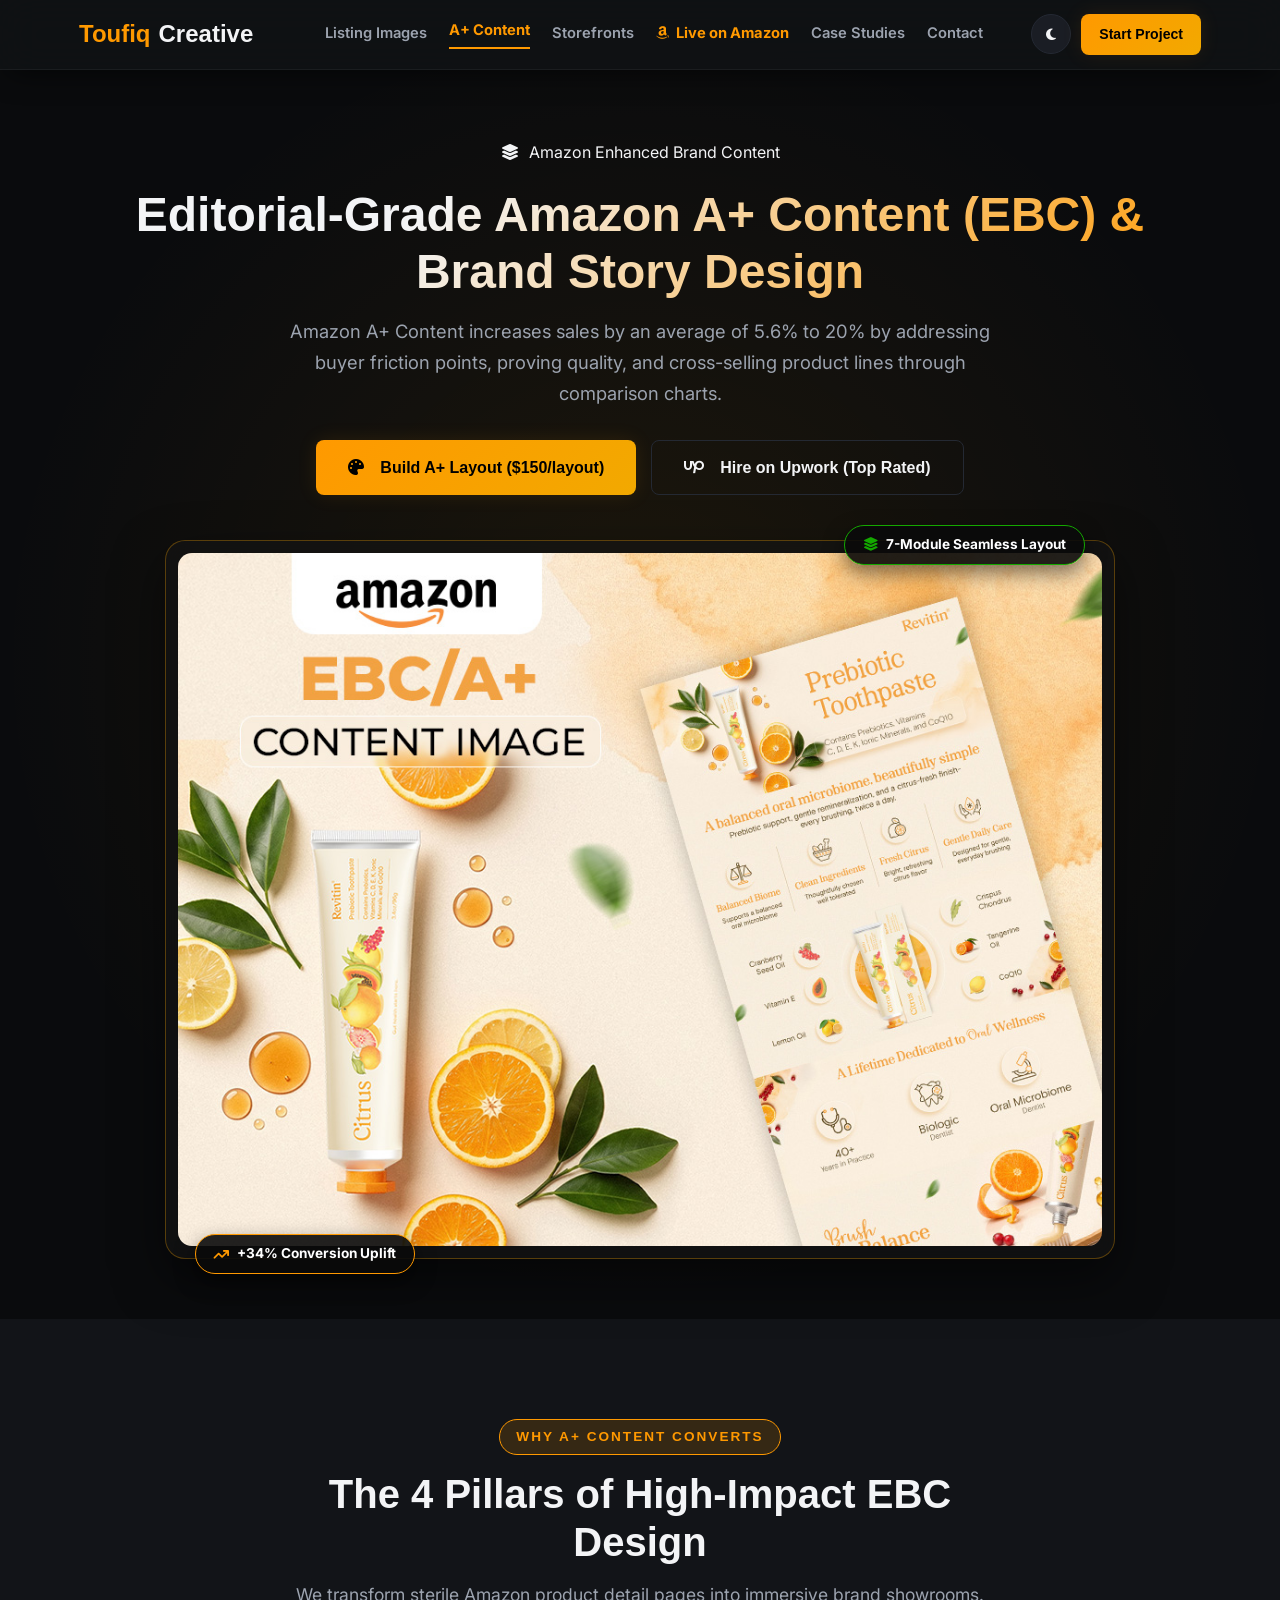
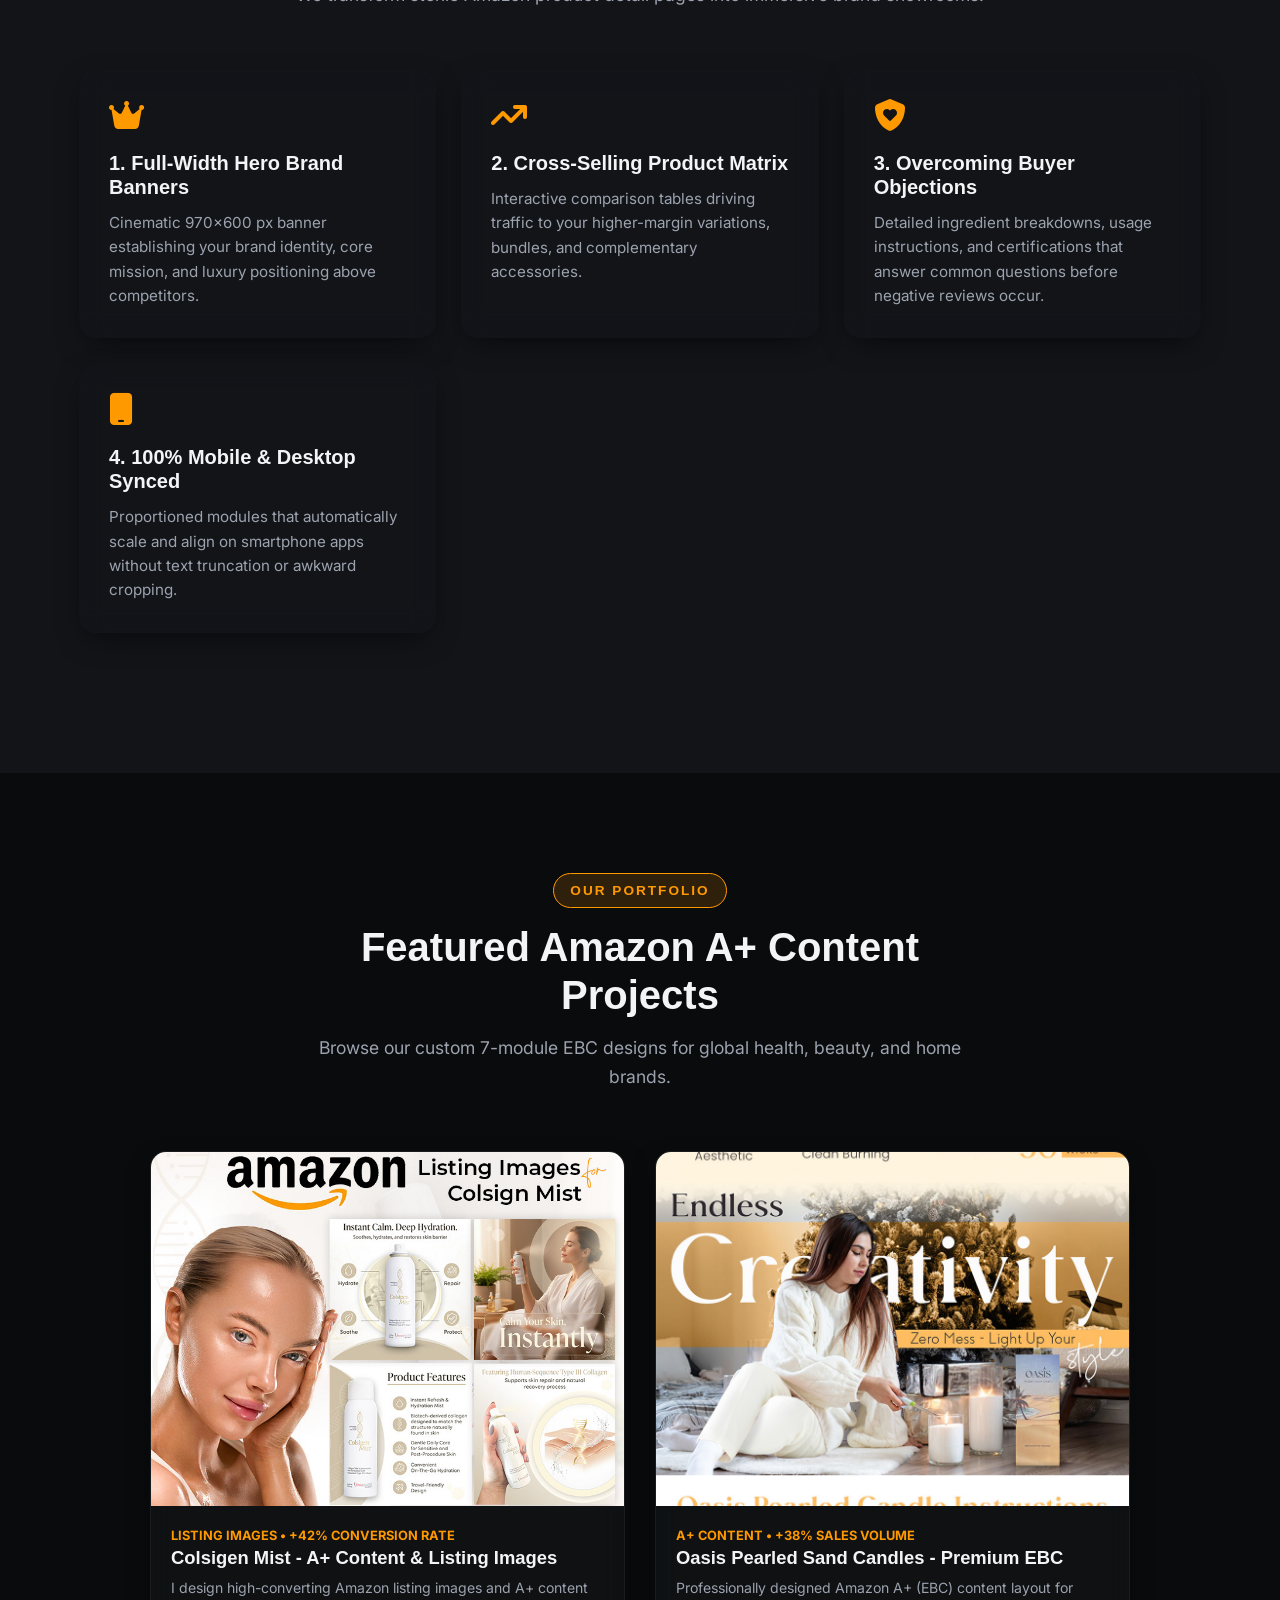
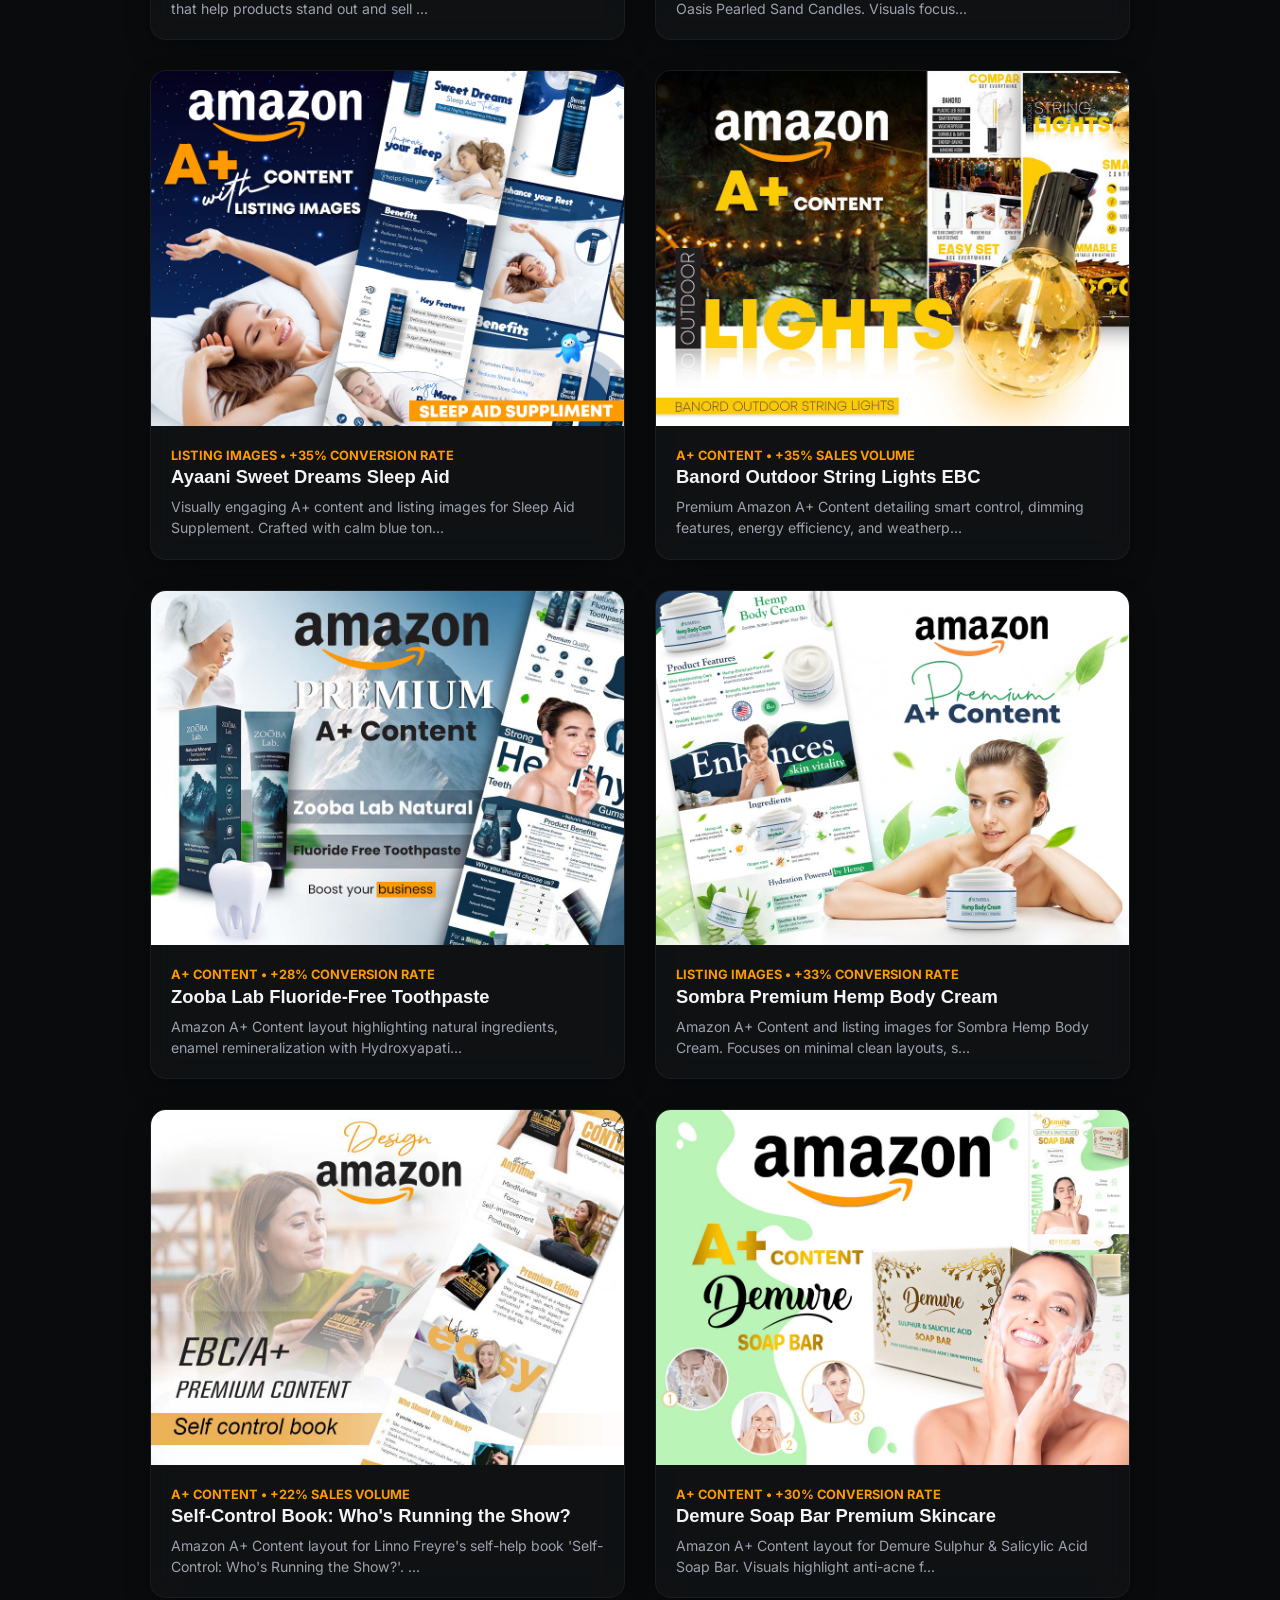
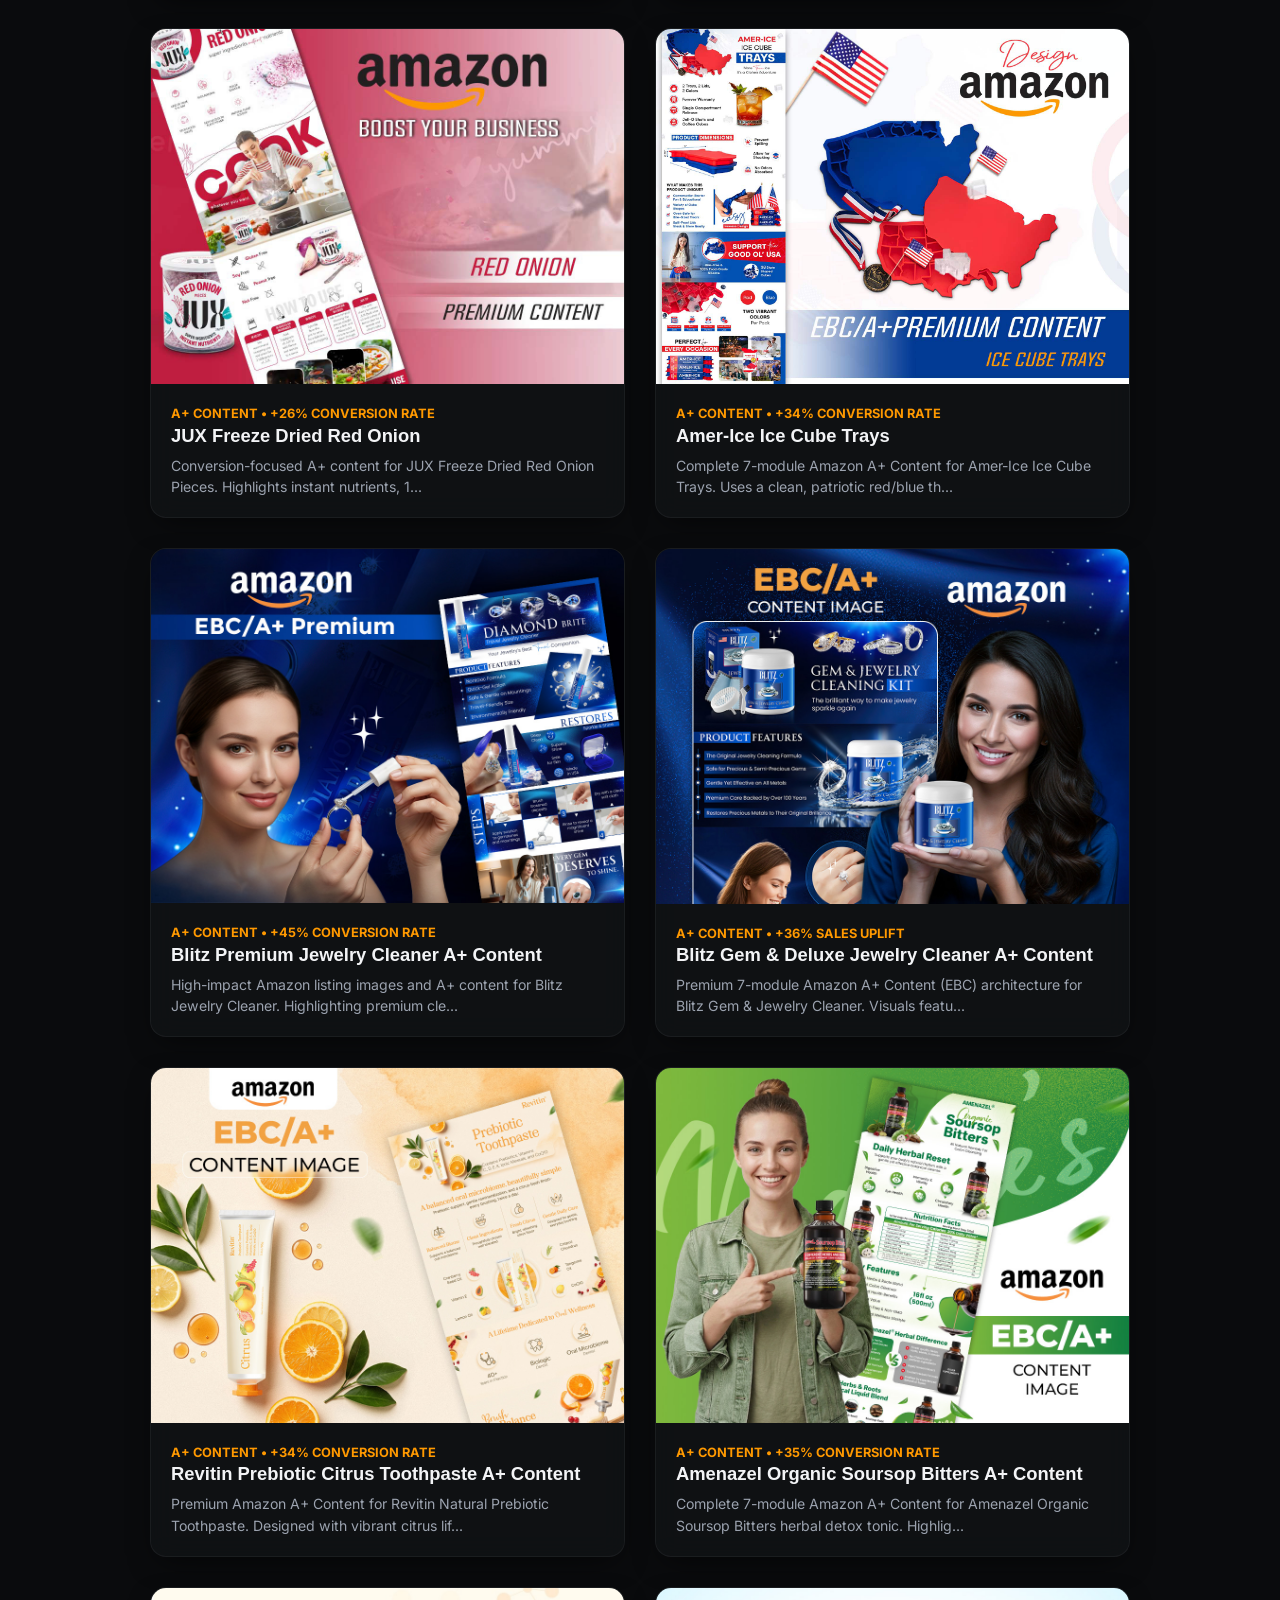
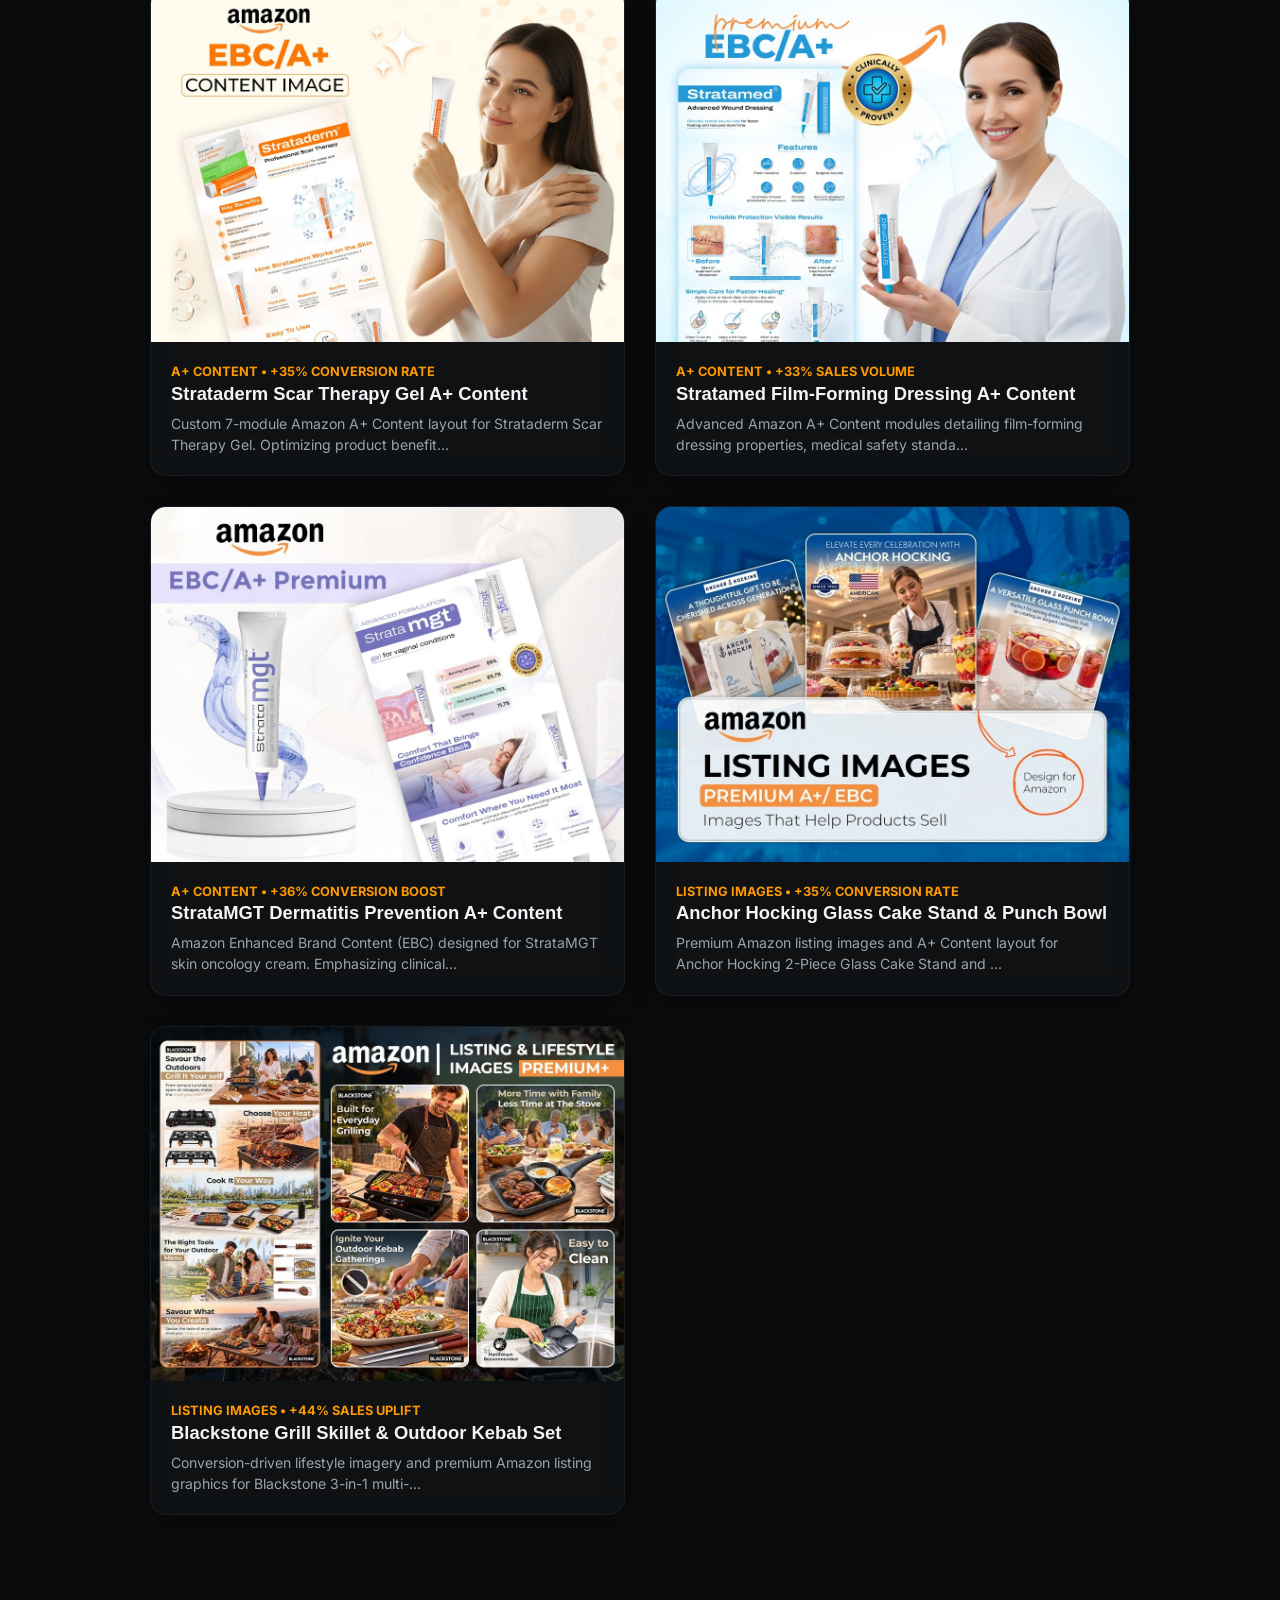
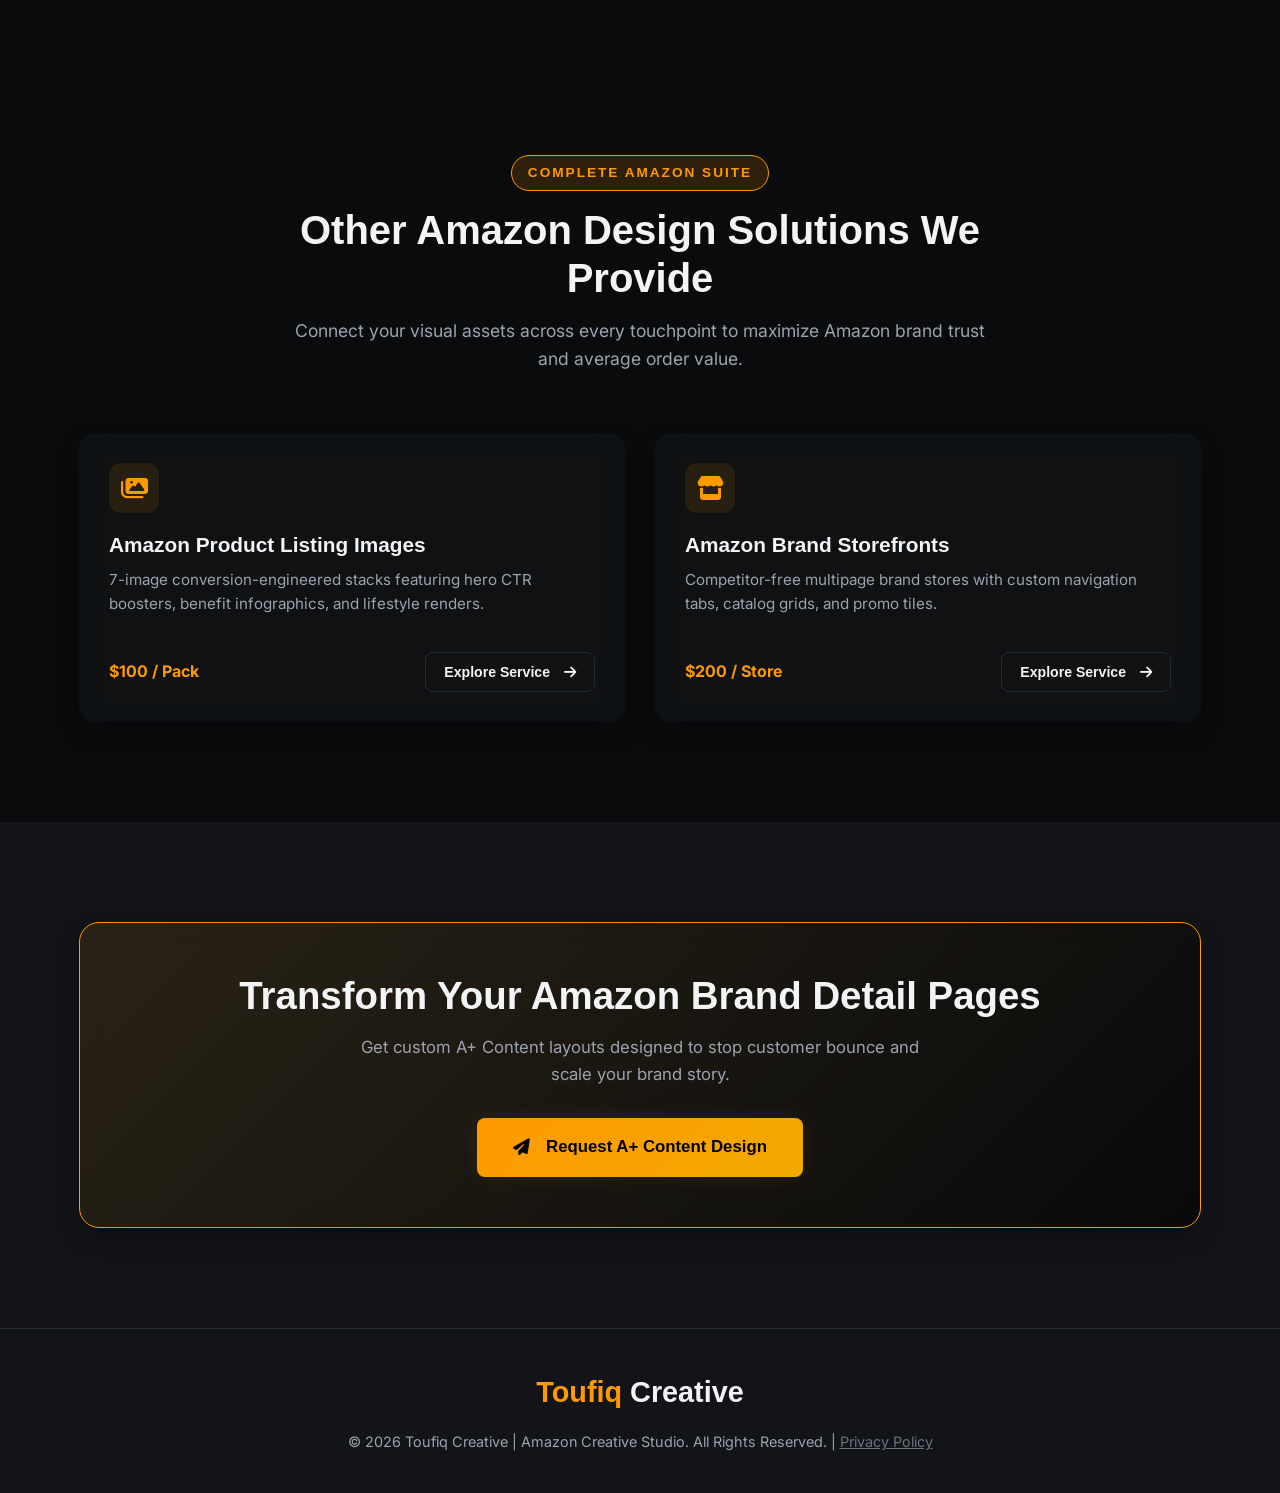
==== commit d139e918: "Add 5 new premium Amazon listing designs (Fresh Choice, Blackstone Dual Stove, Greens 1907 Carmelle," ====
--- a/amazon-aplus-content-design.html
+++ b/amazon-aplus-content-design.html
@@ -26,7 +26,7 @@
     <link rel="preconnect" href="https://fonts.gstatic.com" crossorigin>
     <link href="https://fonts.googleapis.com/css2?family=Inter:wght@300;400;500;600;700;800&display=swap" rel="stylesheet">
     <link rel="stylesheet" href="https://cdnjs.cloudflare.com/ajax/libs/font-awesome/6.6.0/css/all.min.css">
-    <link rel="stylesheet" href="style.css?v=3.4">
+    <link rel="stylesheet" href="style.css?v=4.2">
 
     <!-- Schema.org JSON-LD Service Data -->
     <script type="application/ld+json">
@@ -280,6 +280,6 @@
             <p>&copy; 2026 Toufiq Creative | Amazon Creative Studio. All Rights Reserved. | <a href="privacy.html" style="color: var(--text-muted); text-decoration: underline;">Privacy Policy</a></p>
         </div>
     </footer>
-    <script src="app.js?v=3.4"></script>
+    <script src="app.js?v=4.2"></script>
 </body>
 </html>
--- a/style.css
+++ b/style.css
@@ -1794,3 +1794,245 @@
         flex-shrink: 0 !important;
     }
 }
+
+
+/* ==========================================
+   Celebration $10K Milestone Popup & Confetti
+   ========================================== */
+.celebration-overlay {
+    position: fixed;
+    top: 0;
+    left: 0;
+    width: 100%;
+    height: 100%;
+    background: rgba(5, 8, 16, 0.78);
+    backdrop-filter: blur(10px);
+    -webkit-backdrop-filter: blur(10px);
+    z-index: 99999;
+    display: flex;
+    align-items: center;
+    justify-content: center;
+    padding: 20px;
+    opacity: 0;
+    visibility: hidden;
+    transition: opacity 0.4s ease, visibility 0.4s ease;
+}
+
+.celebration-overlay.active {
+    opacity: 1;
+    visibility: visible;
+}
+
+#celebration-confetti-canvas {
+    position: absolute;
+    top: 0;
+    left: 0;
+    width: 100%;
+    height: 100%;
+    pointer-events: none;
+    z-index: 1;
+}
+
+.celebration-card {
+    position: relative;
+    z-index: 2;
+    background: linear-gradient(145deg, rgba(20, 28, 48, 0.96), rgba(10, 15, 28, 0.98));
+    border: 1px solid rgba(255, 170, 0, 0.35);
+    box-shadow: 0 25px 70px rgba(0, 0, 0, 0.85), 0 0 45px rgba(255, 170, 0, 0.15);
+    border-radius: 24px;
+    max-width: 530px;
+    width: 100%;
+    padding: 35px 30px;
+    text-align: center;
+    transform: scale(0.85) translateY(20px);
+    transition: transform 0.5s cubic-bezier(0.16, 1, 0.3, 1);
+}
+
+.celebration-overlay.active .celebration-card {
+    transform: scale(1) translateY(0);
+}
+
+.celebration-close {
+    position: absolute;
+    top: 15px;
+    right: 18px;
+    background: rgba(255, 255, 255, 0.08);
+    border: 1px solid rgba(255, 255, 255, 0.15);
+    color: var(--text-secondary);
+    font-size: 1.5rem;
+    line-height: 1;
+    width: 36px;
+    height: 36px;
+    border-radius: 50%;
+    display: flex;
+    align-items: center;
+    justify-content: center;
+    cursor: pointer;
+    transition: all 0.2s ease;
+}
+
+.celebration-close:hover {
+    background: rgba(255, 100, 100, 0.2);
+    color: #ff6b6b;
+    transform: rotate(90deg);
+}
+
+.celebration-icon-wrapper {
+    position: relative;
+    width: 76px;
+    height: 76px;
+    margin: 0 auto 12px auto;
+    display: flex;
+    align-items: center;
+    justify-content: center;
+}
+
+.celebration-trophy-glow {
+    position: absolute;
+    width: 100%;
+    height: 100%;
+    border-radius: 50%;
+    background: radial-gradient(circle, rgba(255, 170, 0, 0.4) 0%, rgba(255, 170, 0, 0) 70%);
+    animation: trophyPulse 2.5s infinite alternate ease-in-out;
+}
+
+.celebration-icon {
+    position: relative;
+    width: 62px;
+    height: 62px;
+    background: linear-gradient(135deg, #ffaa00, #ff7700);
+    border-radius: 50%;
+    display: flex;
+    align-items: center;
+    justify-content: center;
+    font-size: 1.75rem;
+    color: #0b0f19;
+    box-shadow: 0 8px 25px rgba(255, 170, 0, 0.4);
+}
+
+@keyframes trophyPulse {
+    0% { transform: scale(0.9); opacity: 0.6; }
+    100% { transform: scale(1.3); opacity: 1; }
+}
+
+.celebration-badge-pill {
+    display: inline-flex;
+    align-items: center;
+    padding: 6px 14px;
+    border-radius: 20px;
+    background: rgba(20, 168, 0, 0.15);
+    border: 1px solid rgba(20, 168, 0, 0.4);
+    color: #22c55e;
+    font-size: 0.85rem;
+    font-weight: 700;
+    margin-bottom: 12px;
+}
+
+.celebration-title {
+    font-size: 1.95rem;
+    font-weight: 800;
+    line-height: 1.25;
+    margin-bottom: 10px;
+}
+
+.celebration-subtitle {
+    font-size: 0.95rem;
+    color: var(--text-secondary);
+    line-height: 1.5;
+    margin-bottom: 20px;
+}
+
+.celebration-gift-box {
+    background: rgba(255, 170, 0, 0.06);
+    border: 1px dashed rgba(255, 170, 0, 0.35);
+    border-radius: 14px;
+    padding: 16px 20px;
+    margin-bottom: 22px;
+    text-align: left;
+}
+
+.celebration-gift-box .gift-badge {
+    display: inline-block;
+    font-size: 0.75rem;
+    font-weight: 700;
+    text-transform: uppercase;
+    color: var(--accent);
+    letter-spacing: 0.5px;
+    margin-bottom: 4px;
+}
+
+.celebration-gift-box h3 {
+    font-size: 1.15rem;
+    font-weight: 700;
+    margin-bottom: 5px;
+    color: #fff;
+}
+
+.celebration-gift-box p {
+    font-size: 0.88rem;
+    color: var(--text-secondary);
+    line-height: 1.45;
+    margin: 0;
+}
+
+.celebration-actions {
+    display: flex;
+    flex-direction: column;
+    gap: 10px;
+    margin-bottom: 18px;
+}
+
+.celebration-btn-claim {
+    width: 100%;
+    padding: 14px 20px;
+    font-size: 1rem;
+    font-weight: 700;
+    display: flex;
+    align-items: center;
+    justify-content: center;
+    gap: 8px;
+    border-radius: 12px;
+    box-shadow: 0 10px 25px rgba(255, 170, 0, 0.3);
+    text-decoration: none;
+}
+
+.celebration-btn-dismiss {
+    background: transparent;
+    border: none;
+    color: var(--text-secondary);
+    font-size: 0.88rem;
+    cursor: pointer;
+    text-decoration: underline;
+    transition: color 0.2s;
+    padding: 5px;
+}
+
+.celebration-btn-dismiss:hover {
+    color: var(--text-primary);
+}
+
+.celebration-footer-proof {
+    display: flex;
+    align-items: center;
+    justify-content: center;
+    gap: 10px;
+    font-size: 0.78rem;
+    color: var(--text-muted);
+}
+
+@media (max-width: 576px) {
+    .celebration-card {
+        padding: 28px 18px;
+    }
+    .celebration-title {
+        font-size: 1.55rem;
+    }
+    .celebration-footer-proof {
+        flex-direction: column;
+        gap: 4px;
+    }
+    .celebration-footer-proof span:nth-child(2),
+    .celebration-footer-proof span:nth-child(4) {
+        display: none;
+    }
+}
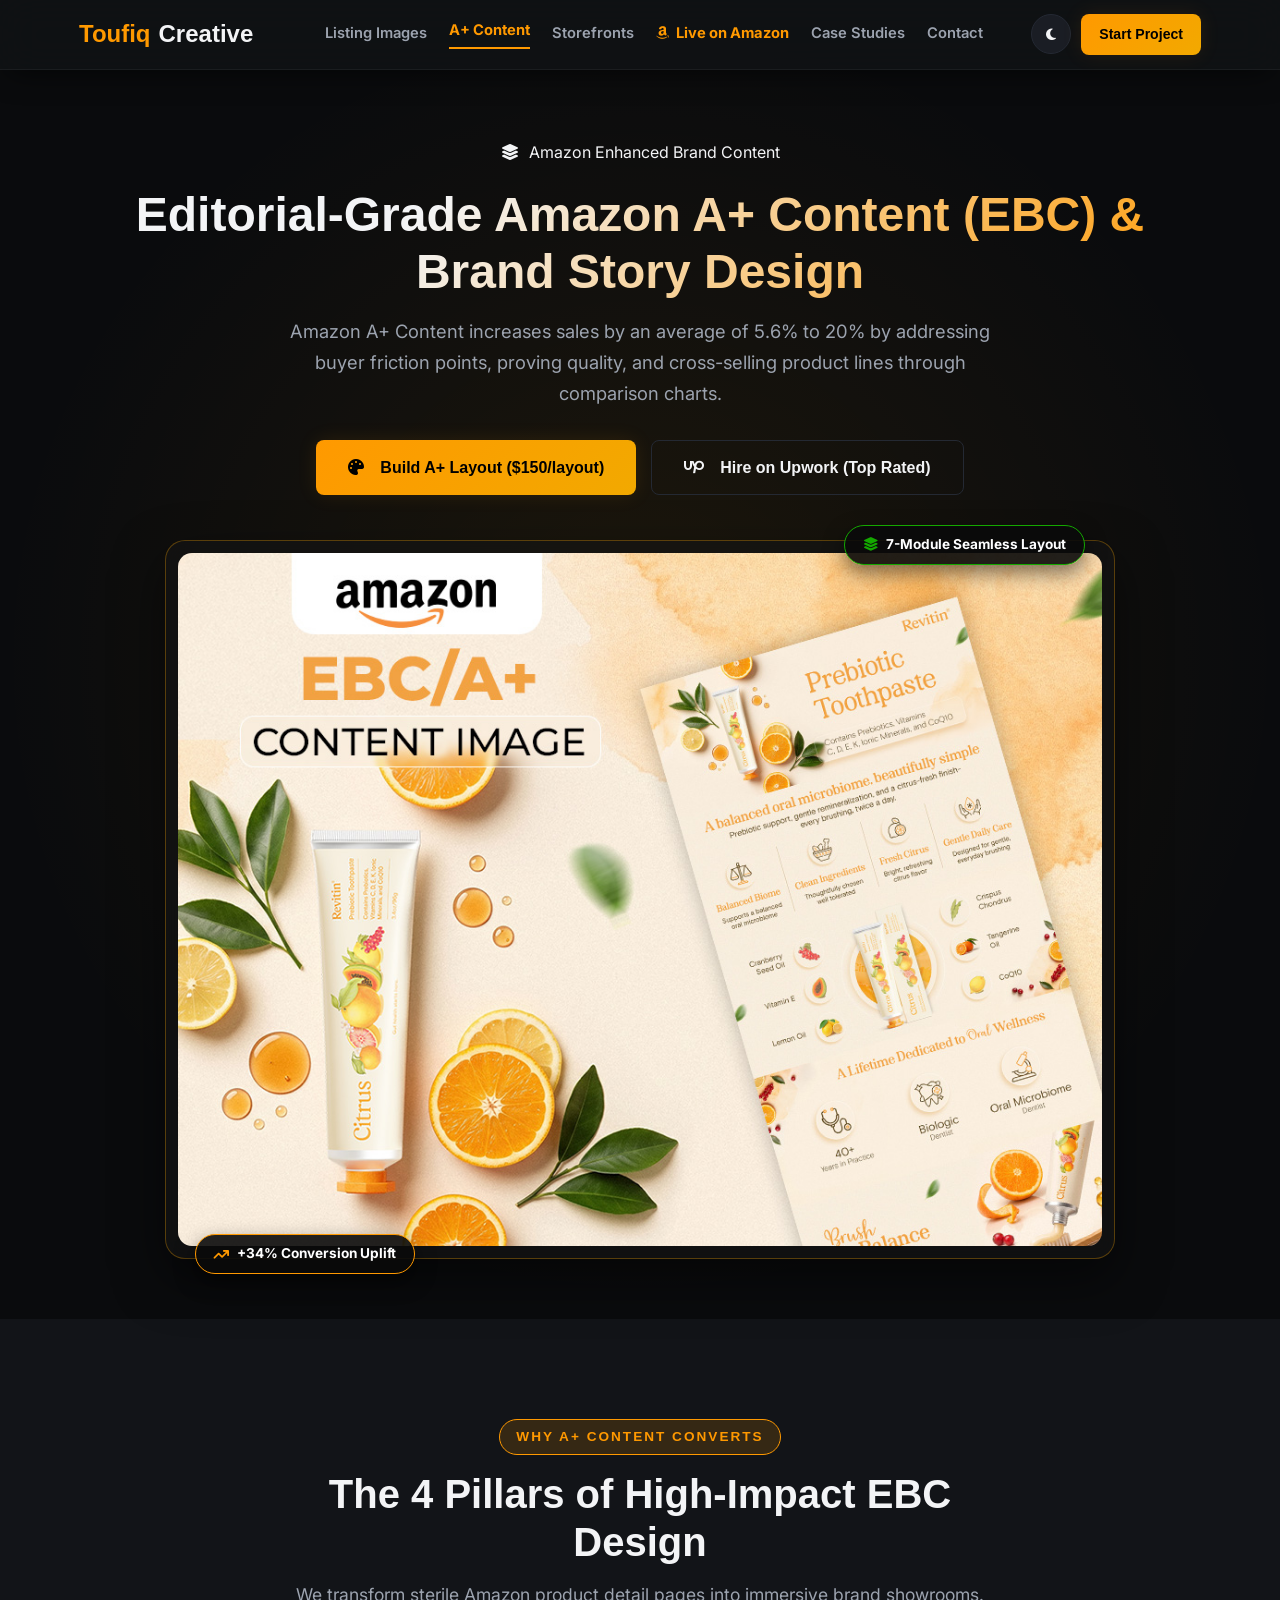
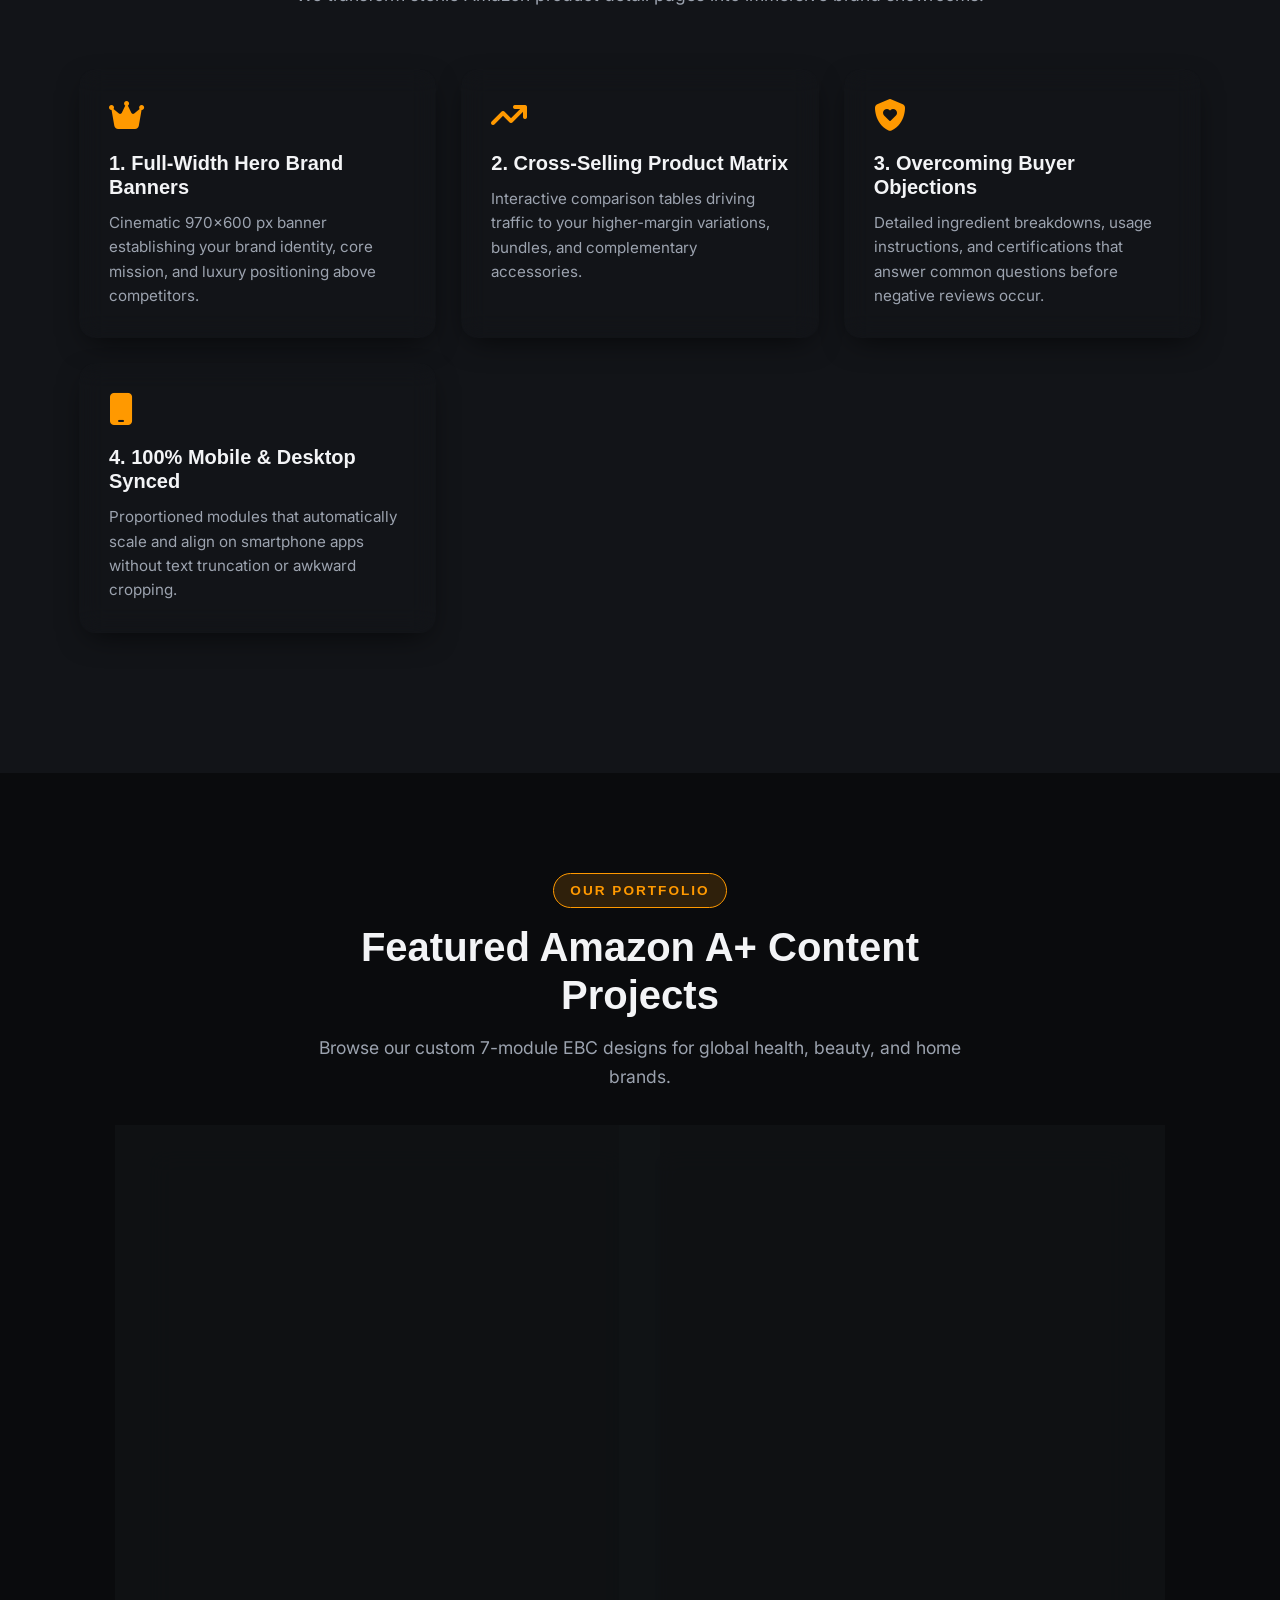
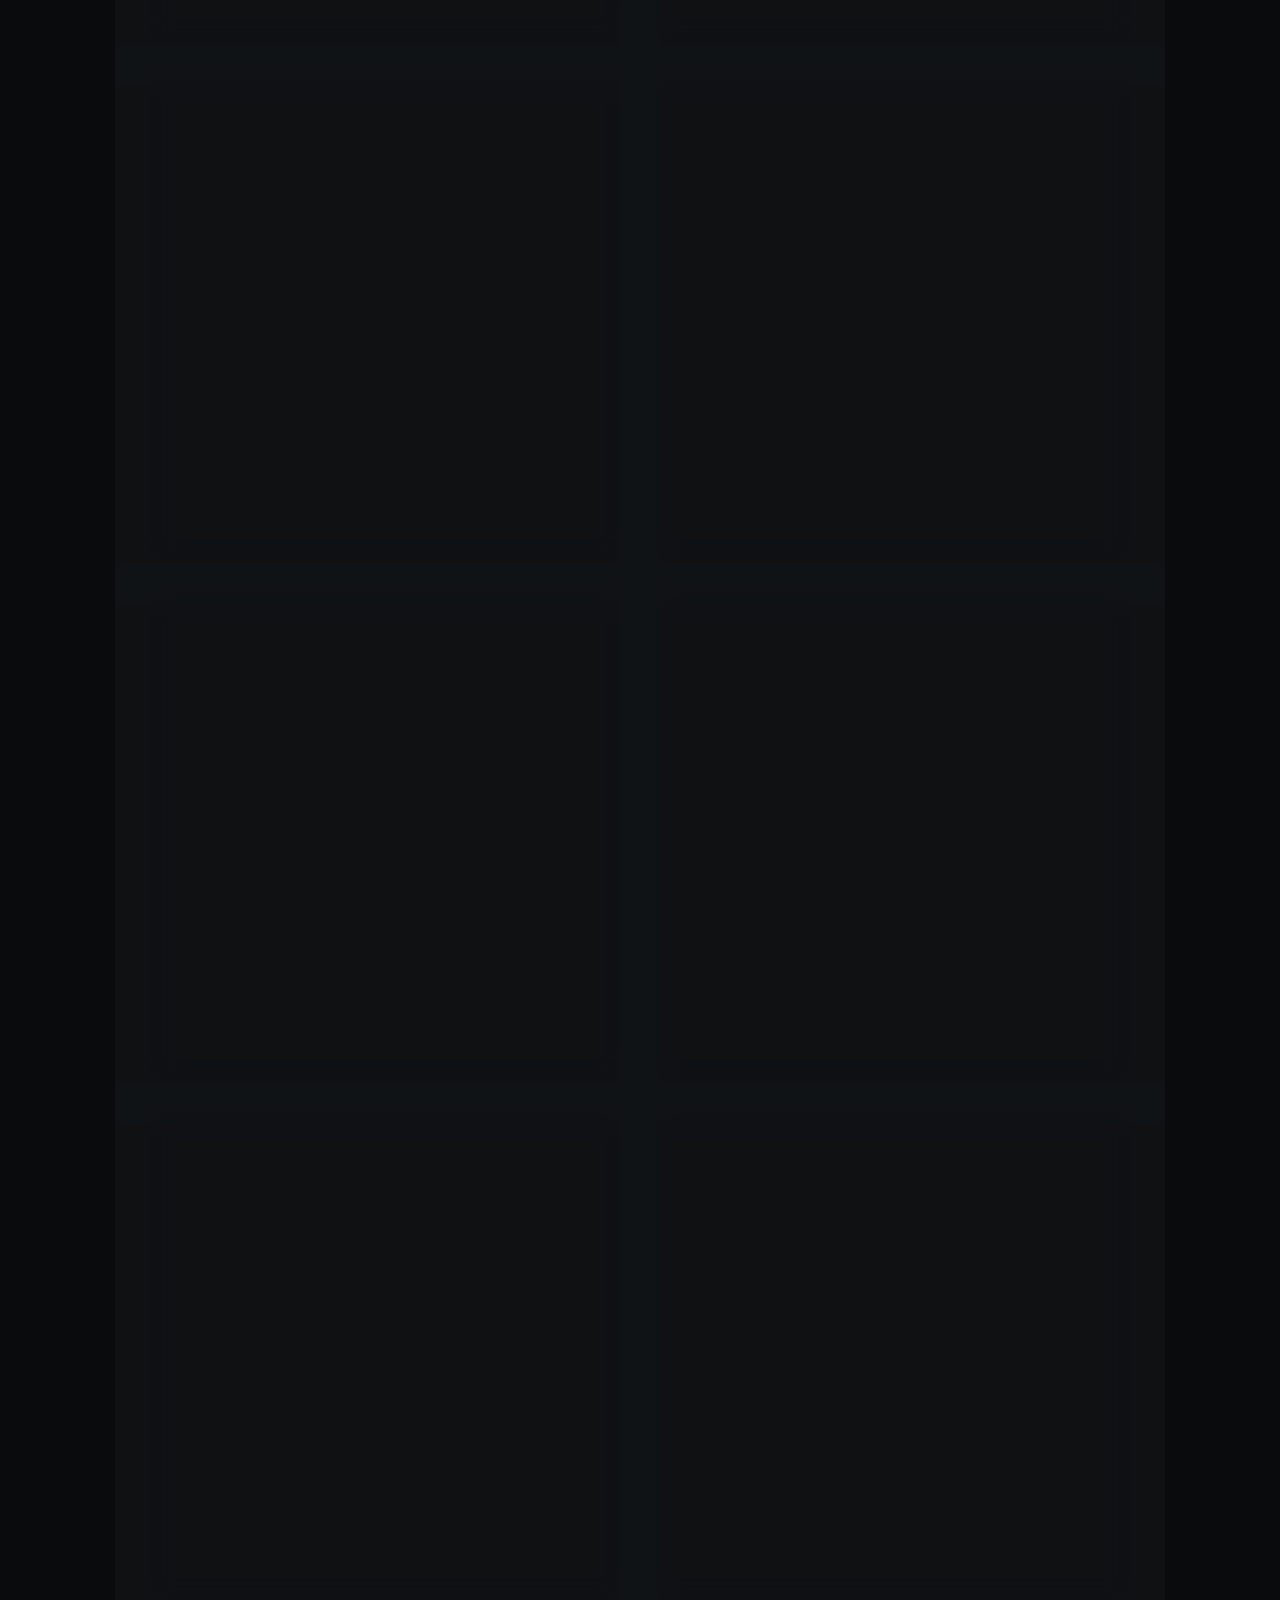
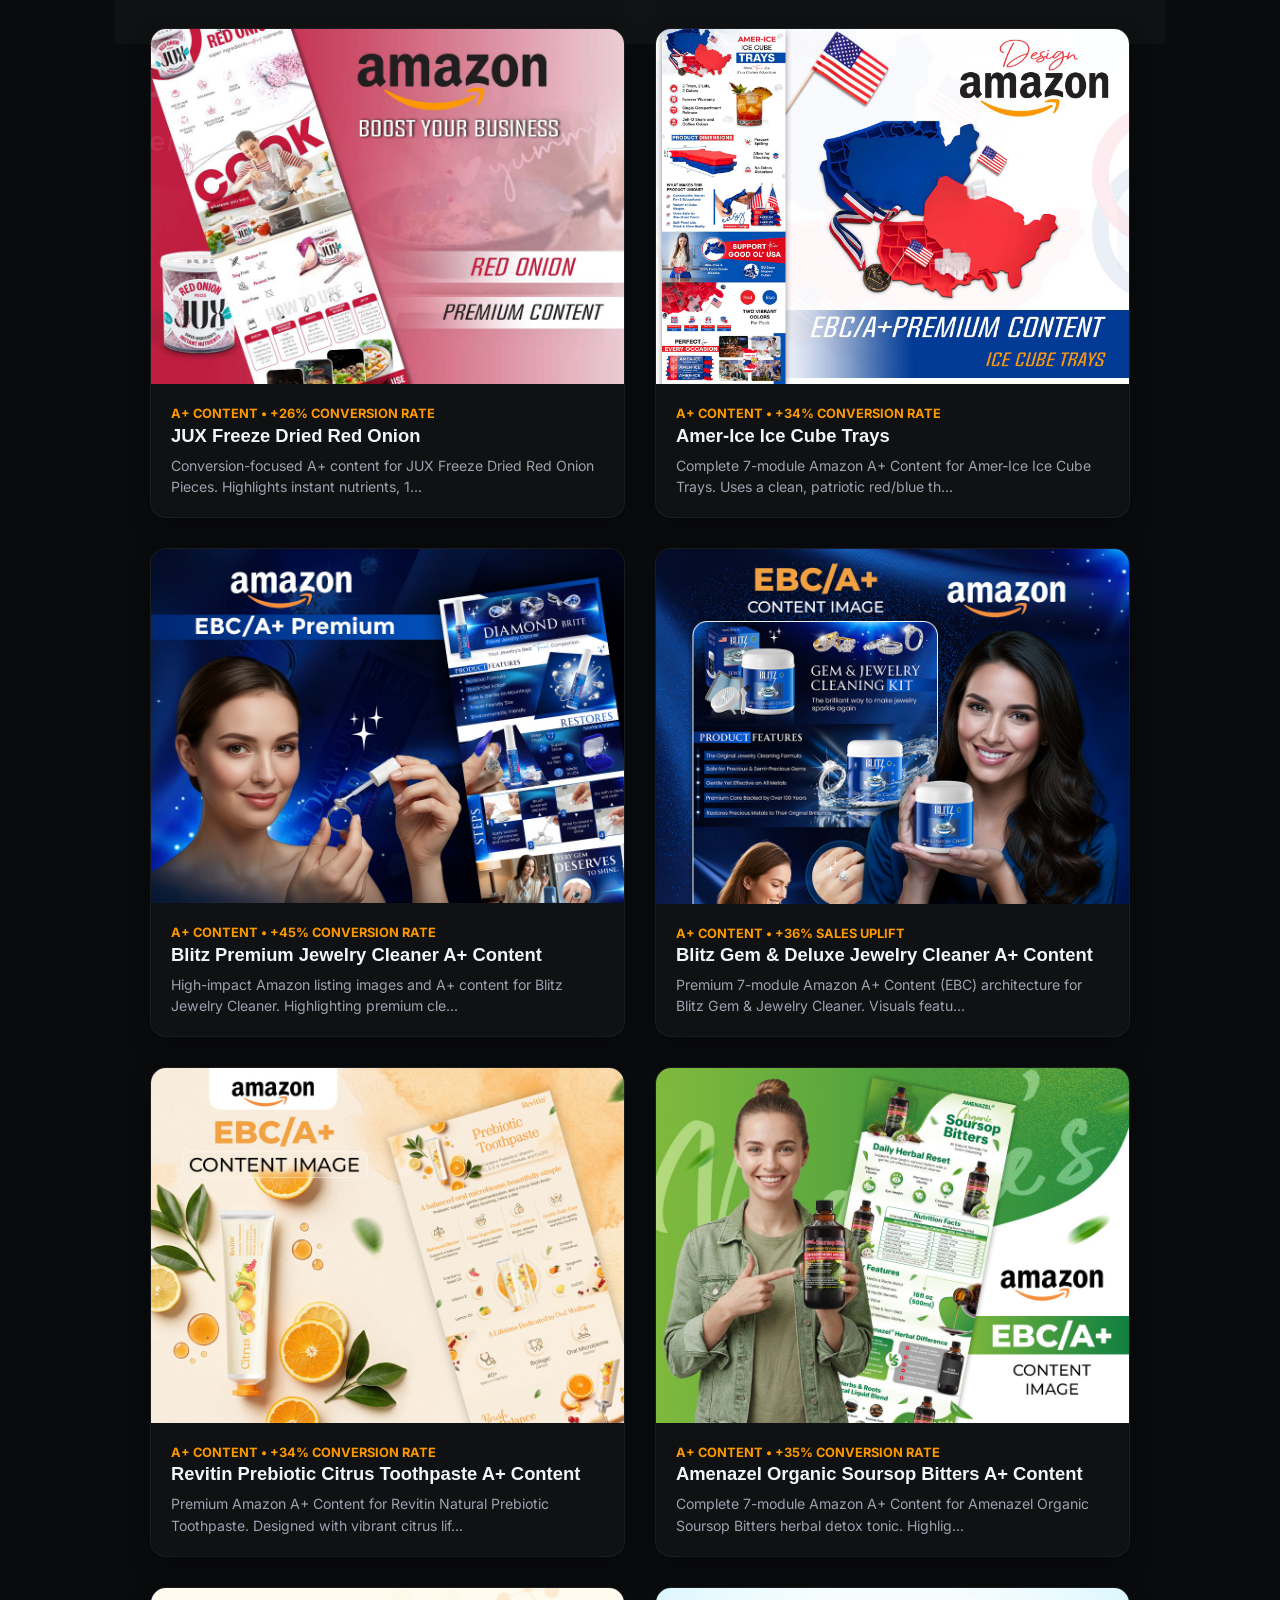
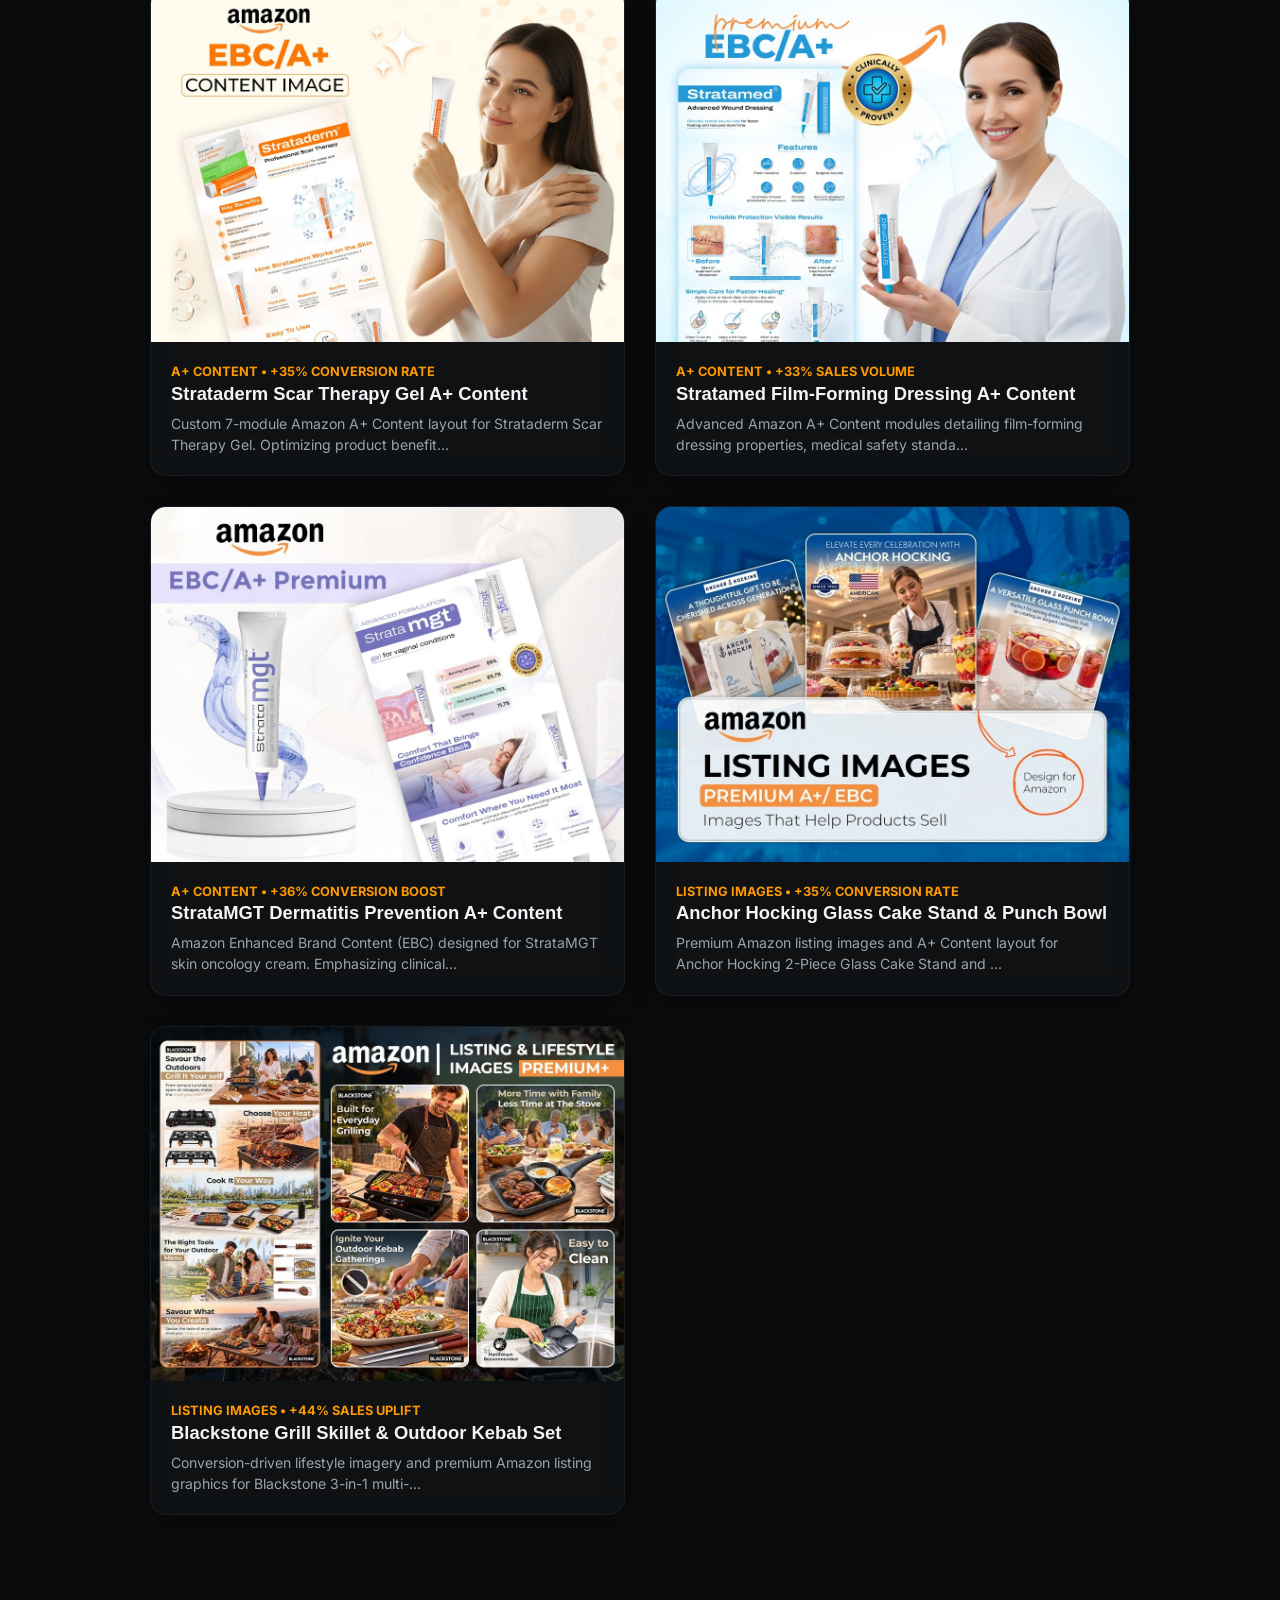
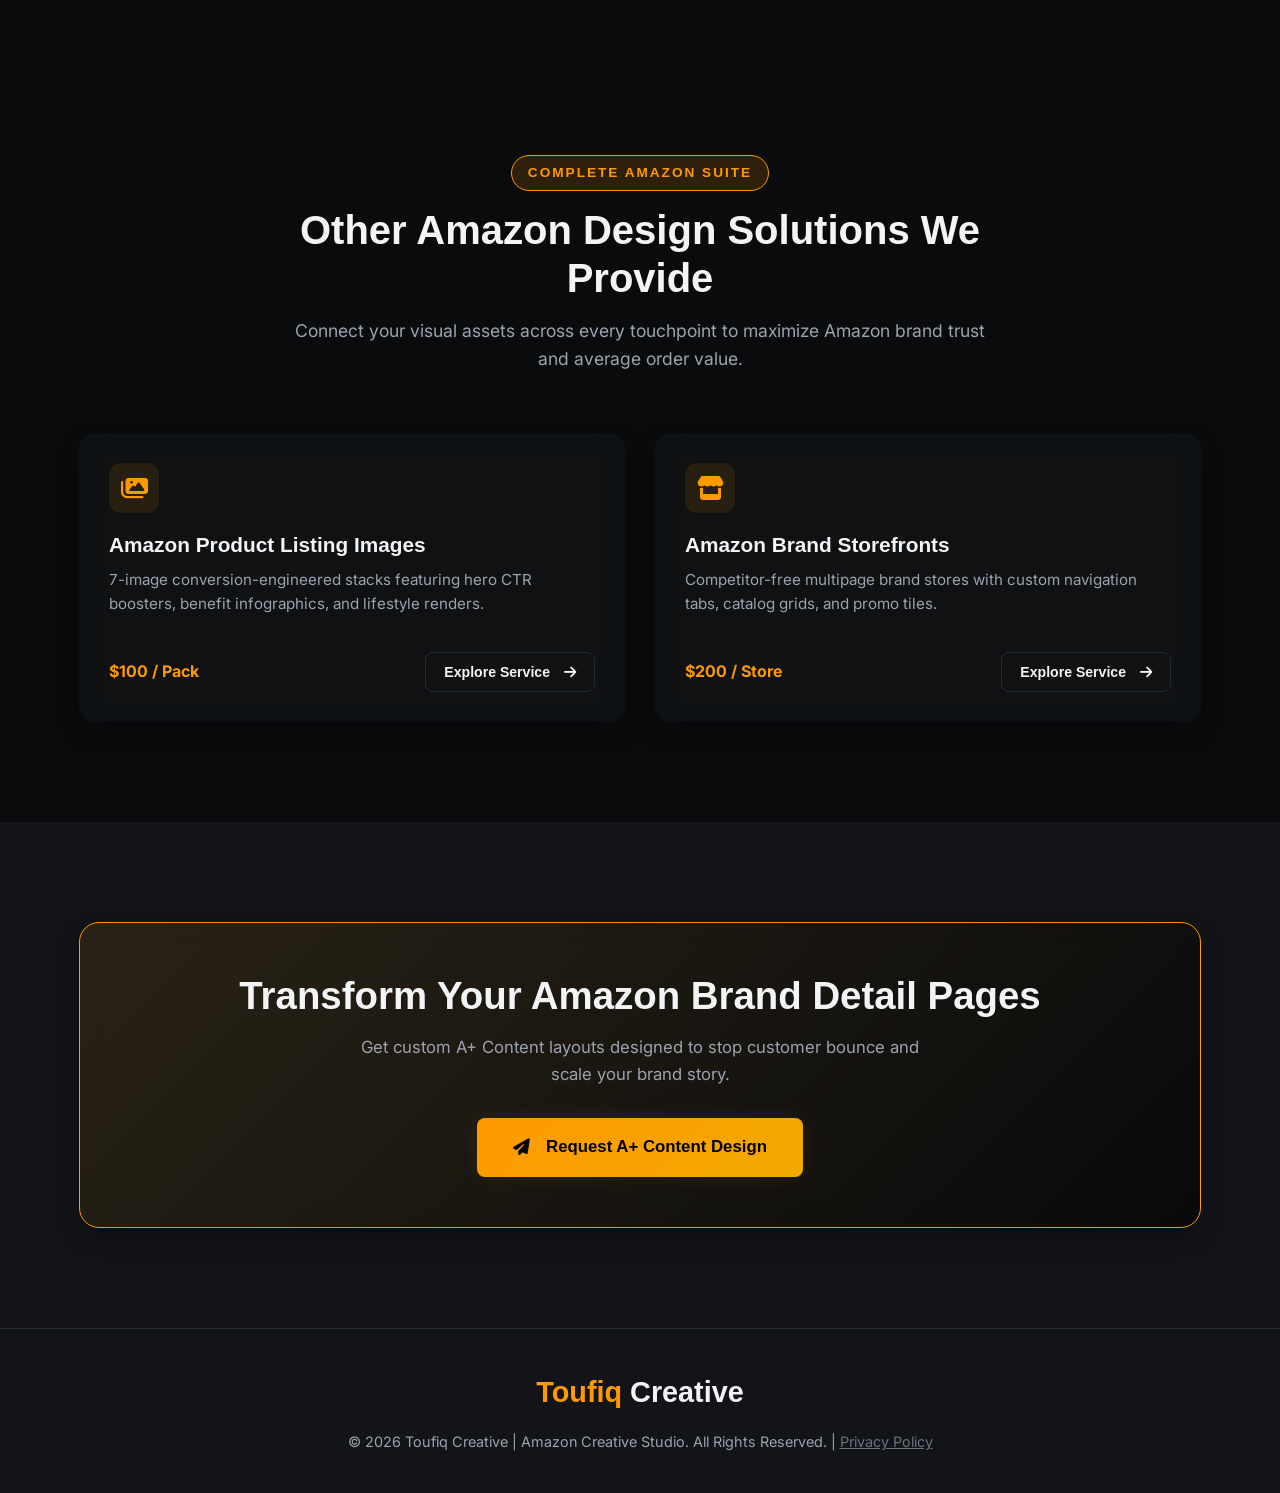
==== commit 5205b015: "Add ATRALIA Tonka Gold Luxury Perfume listing design project with interactive 5-slide modal gallery " ====
--- a/amazon-aplus-content-design.html
+++ b/amazon-aplus-content-design.html
@@ -26,7 +26,7 @@
     <link rel="preconnect" href="https://fonts.gstatic.com" crossorigin>
     <link href="https://fonts.googleapis.com/css2?family=Inter:wght@300;400;500;600;700;800&display=swap" rel="stylesheet">
     <link rel="stylesheet" href="https://cdnjs.cloudflare.com/ajax/libs/font-awesome/6.6.0/css/all.min.css">
-    <link rel="stylesheet" href="style.css?v=4.2">
+    <link rel="stylesheet" href="style.css?v=4.3">
 
     <!-- Schema.org JSON-LD Service Data -->
     <script type="application/ld+json">
@@ -280,6 +280,6 @@
             <p>&copy; 2026 Toufiq Creative | Amazon Creative Studio. All Rights Reserved. | <a href="privacy.html" style="color: var(--text-muted); text-decoration: underline;">Privacy Policy</a></p>
         </div>
     </footer>
-    <script src="app.js?v=4.2"></script>
+    <script src="app.js?v=4.3"></script>
 </body>
 </html>
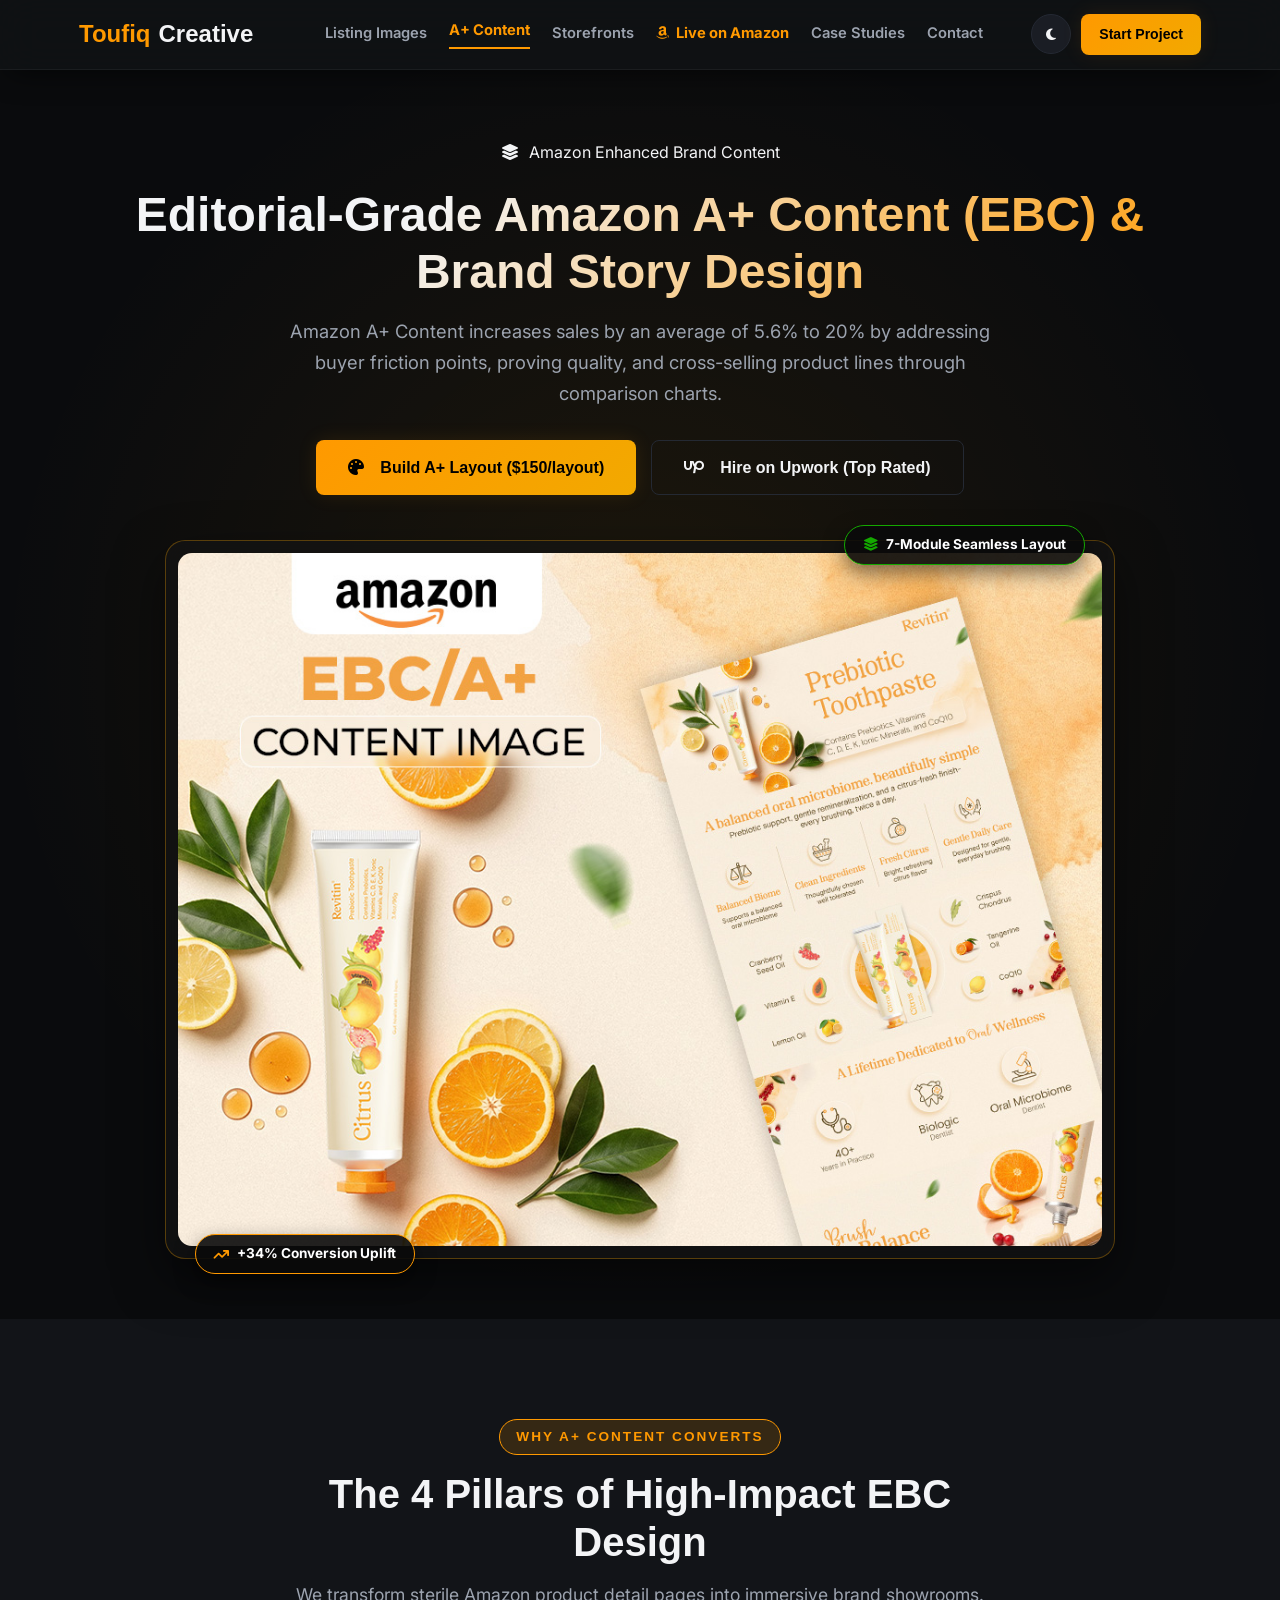
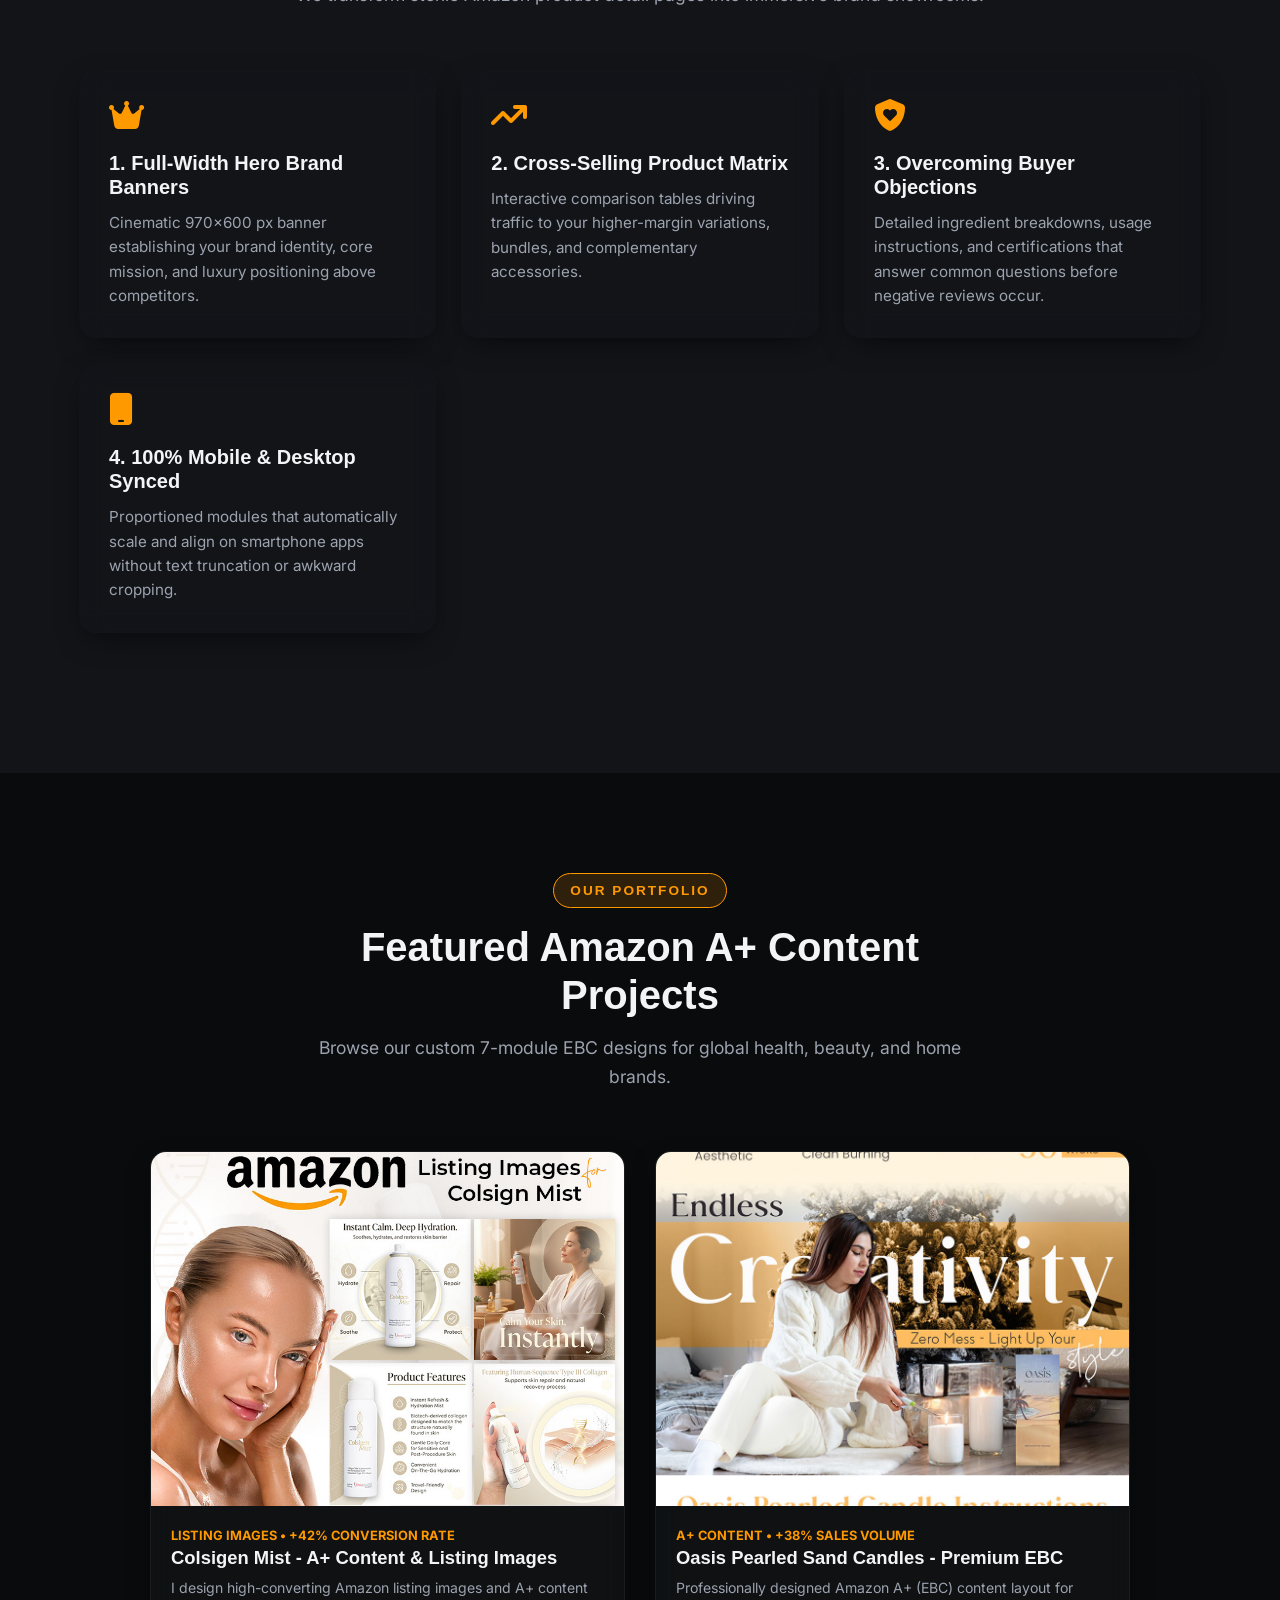
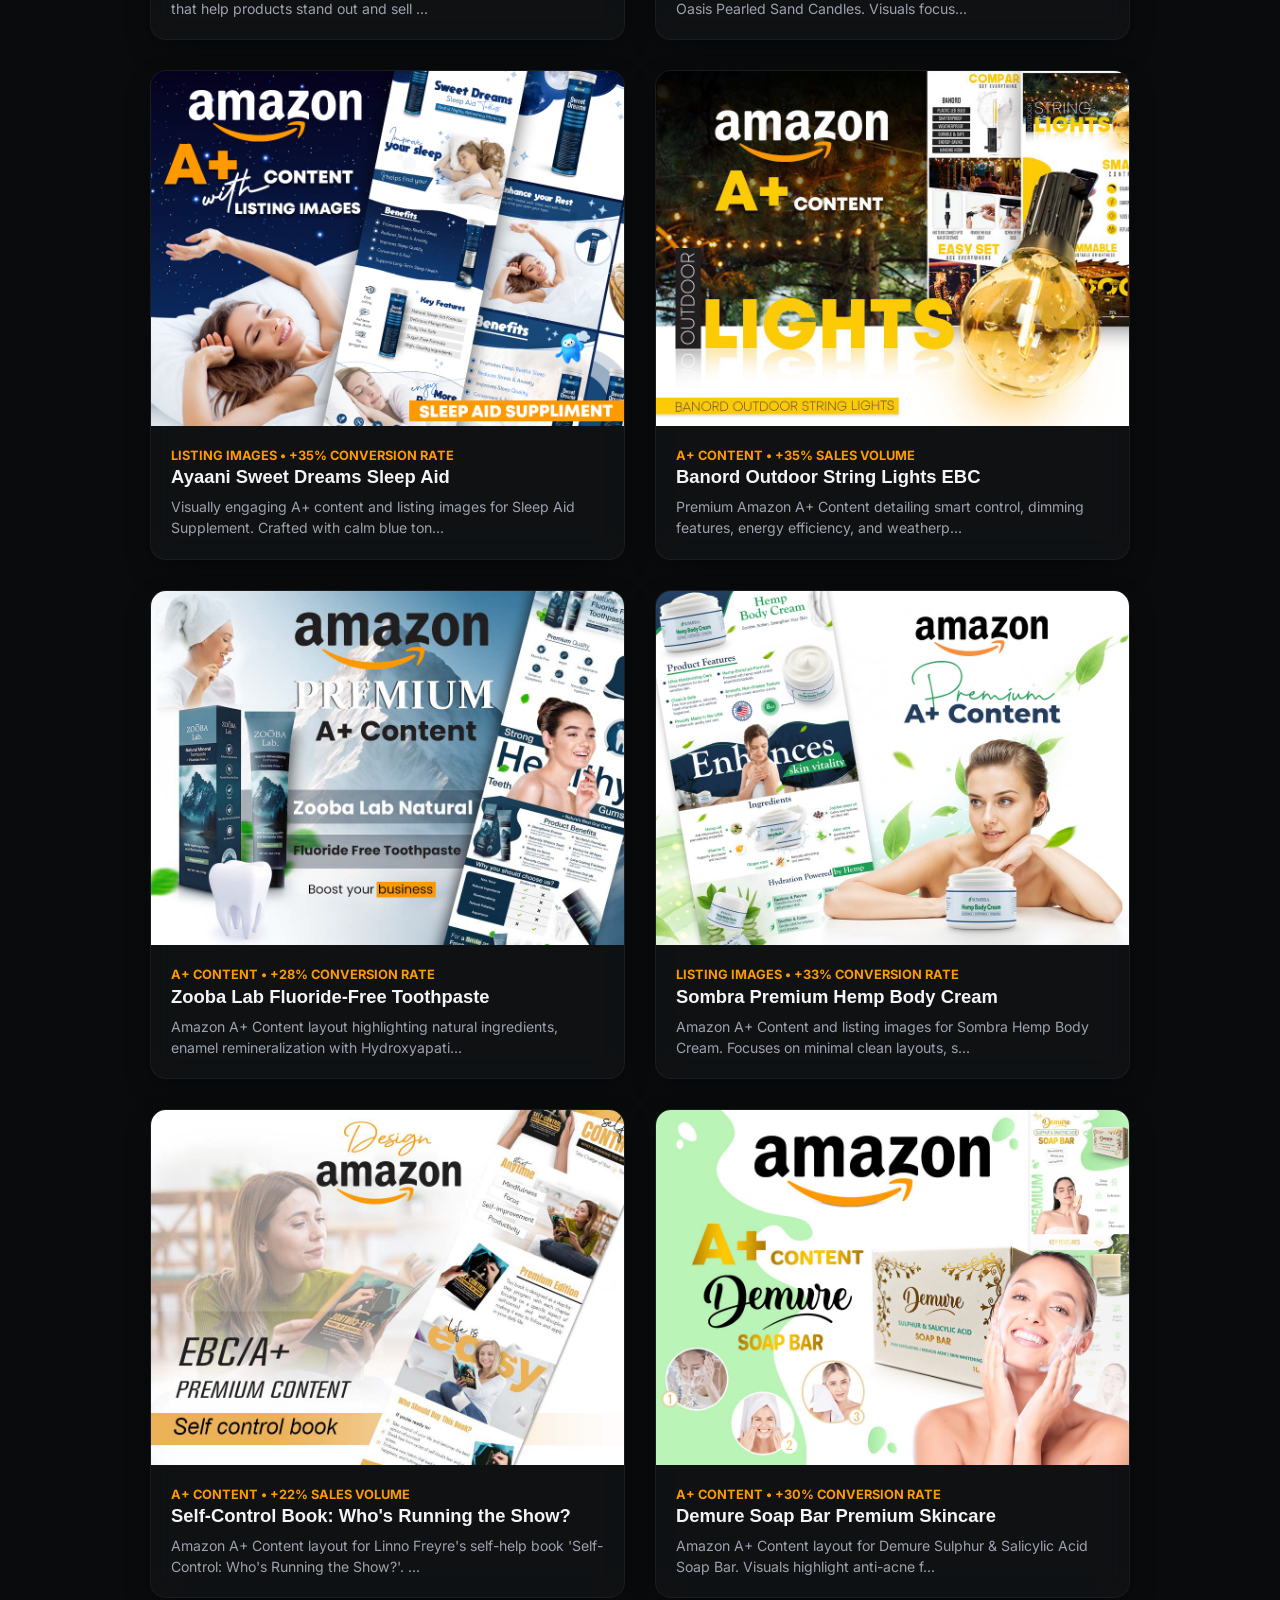
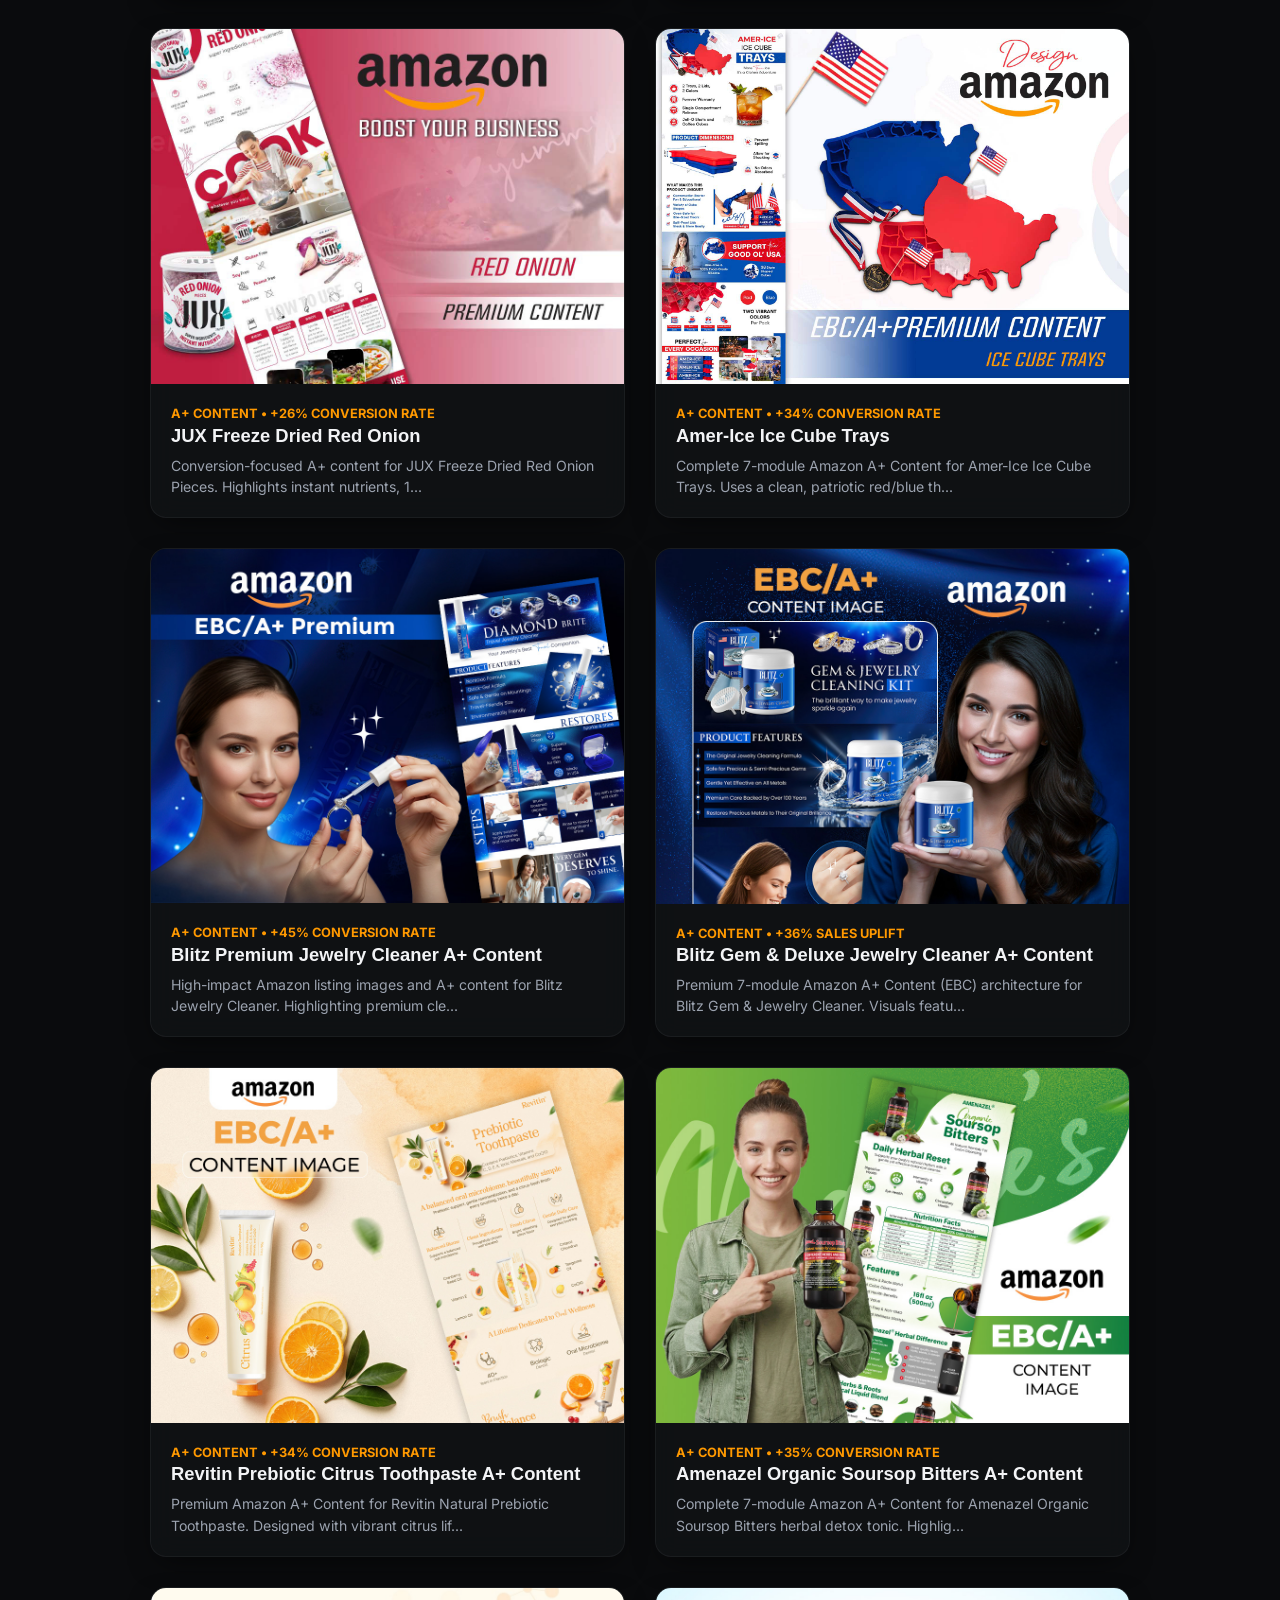
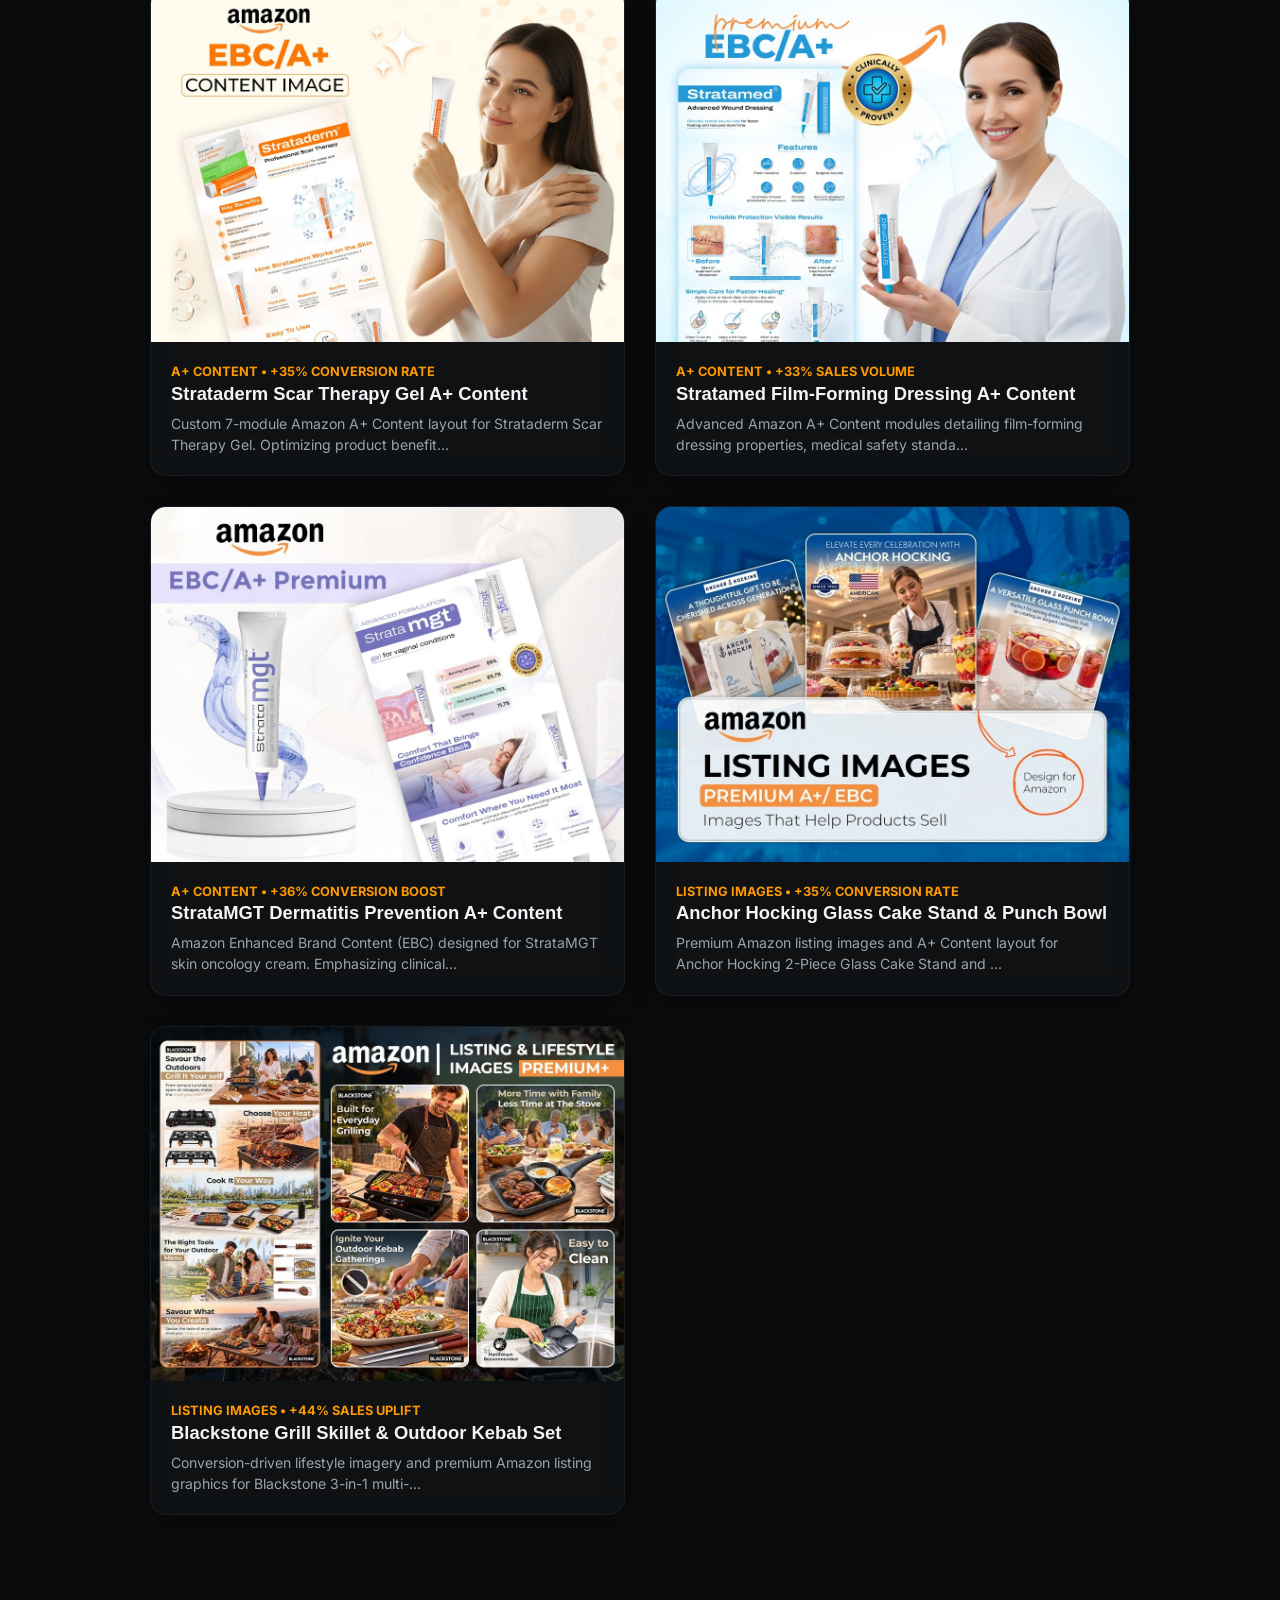
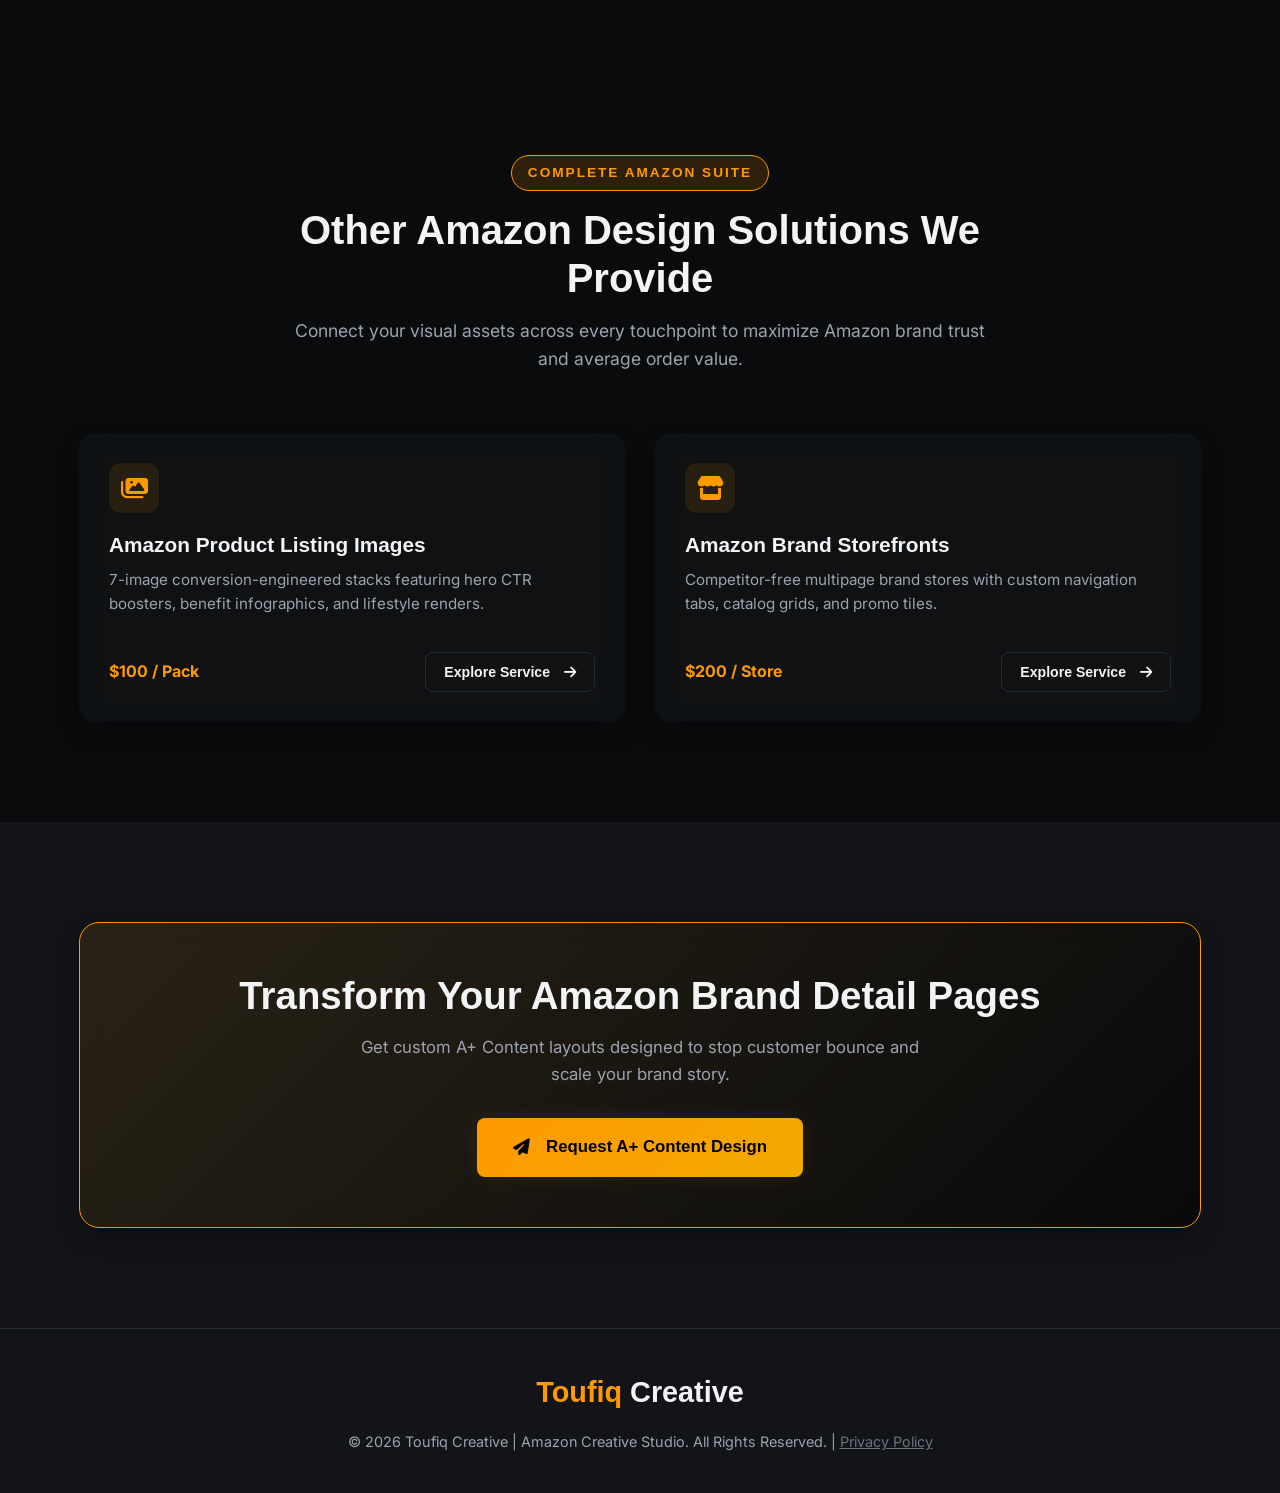
==== commit a98358e1: "Add ATRALIA Matcha Latte luxury perfume project with 5-slide carousel and blog case study" ====
--- a/amazon-aplus-content-design.html
+++ b/amazon-aplus-content-design.html
@@ -26,7 +26,7 @@
     <link rel="preconnect" href="https://fonts.gstatic.com" crossorigin>
     <link href="https://fonts.googleapis.com/css2?family=Inter:wght@300;400;500;600;700;800&display=swap" rel="stylesheet">
     <link rel="stylesheet" href="https://cdnjs.cloudflare.com/ajax/libs/font-awesome/6.6.0/css/all.min.css">
-    <link rel="stylesheet" href="style.css?v=4.3">
+    <link rel="stylesheet" href="style.css?v=4.4">
 
     <!-- Schema.org JSON-LD Service Data -->
     <script type="application/ld+json">
@@ -280,6 +280,6 @@
             <p>&copy; 2026 Toufiq Creative | Amazon Creative Studio. All Rights Reserved. | <a href="privacy.html" style="color: var(--text-muted); text-decoration: underline;">Privacy Policy</a></p>
         </div>
     </footer>
-    <script src="app.js?v=4.3"></script>
+    <script src="app.js?v=4.4"></script>
 </body>
 </html>
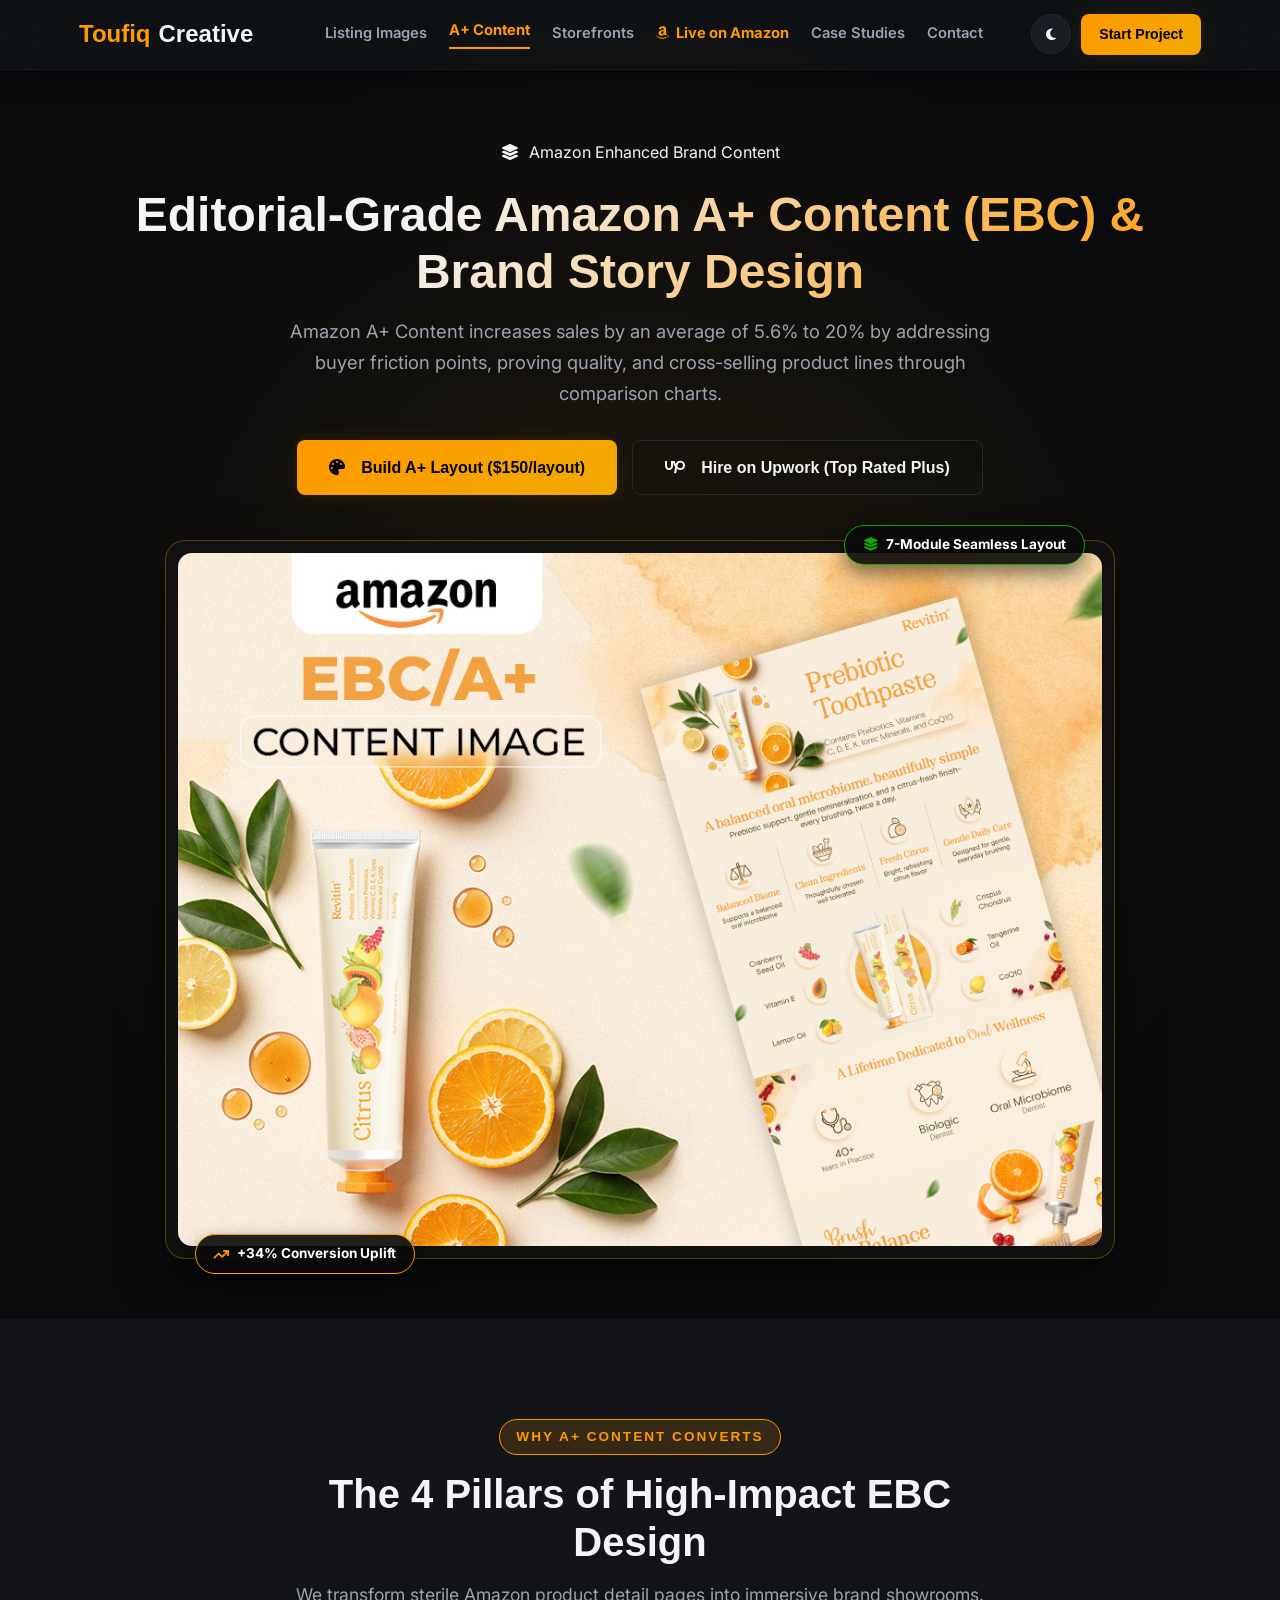
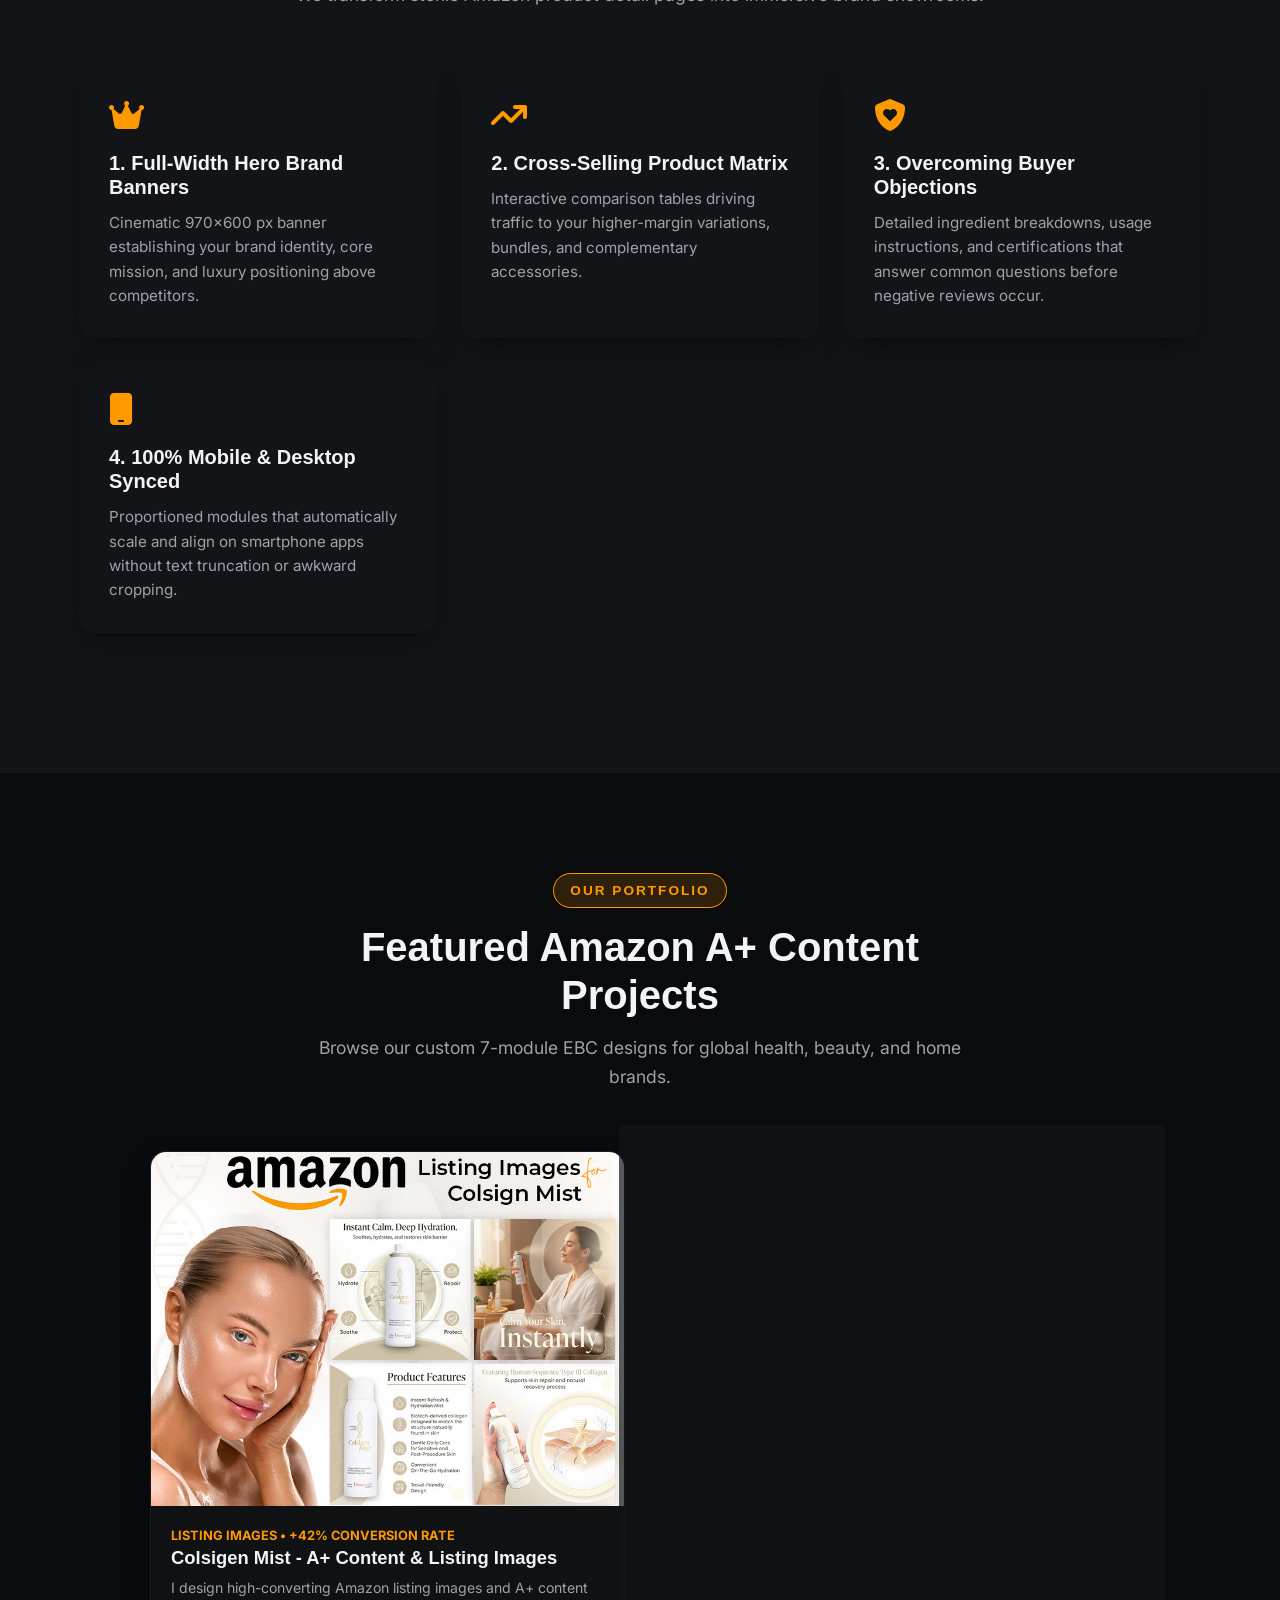
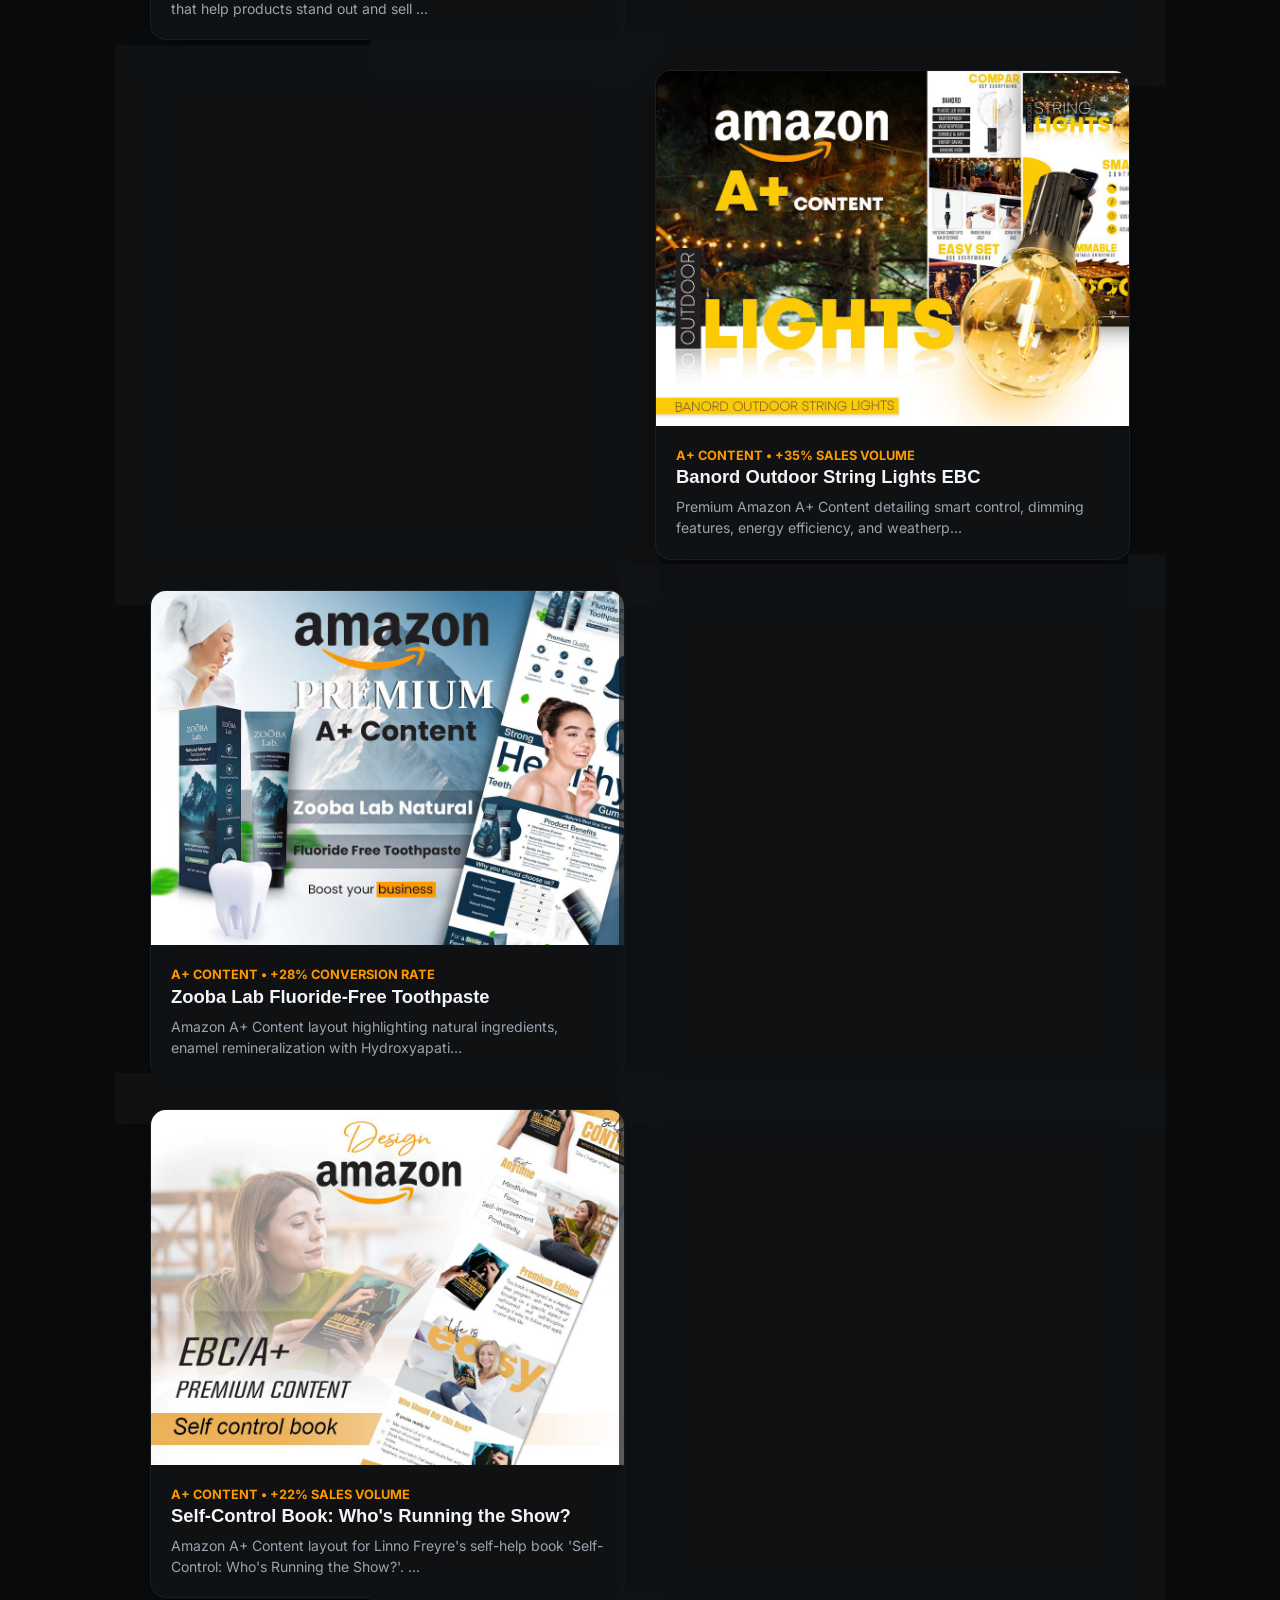
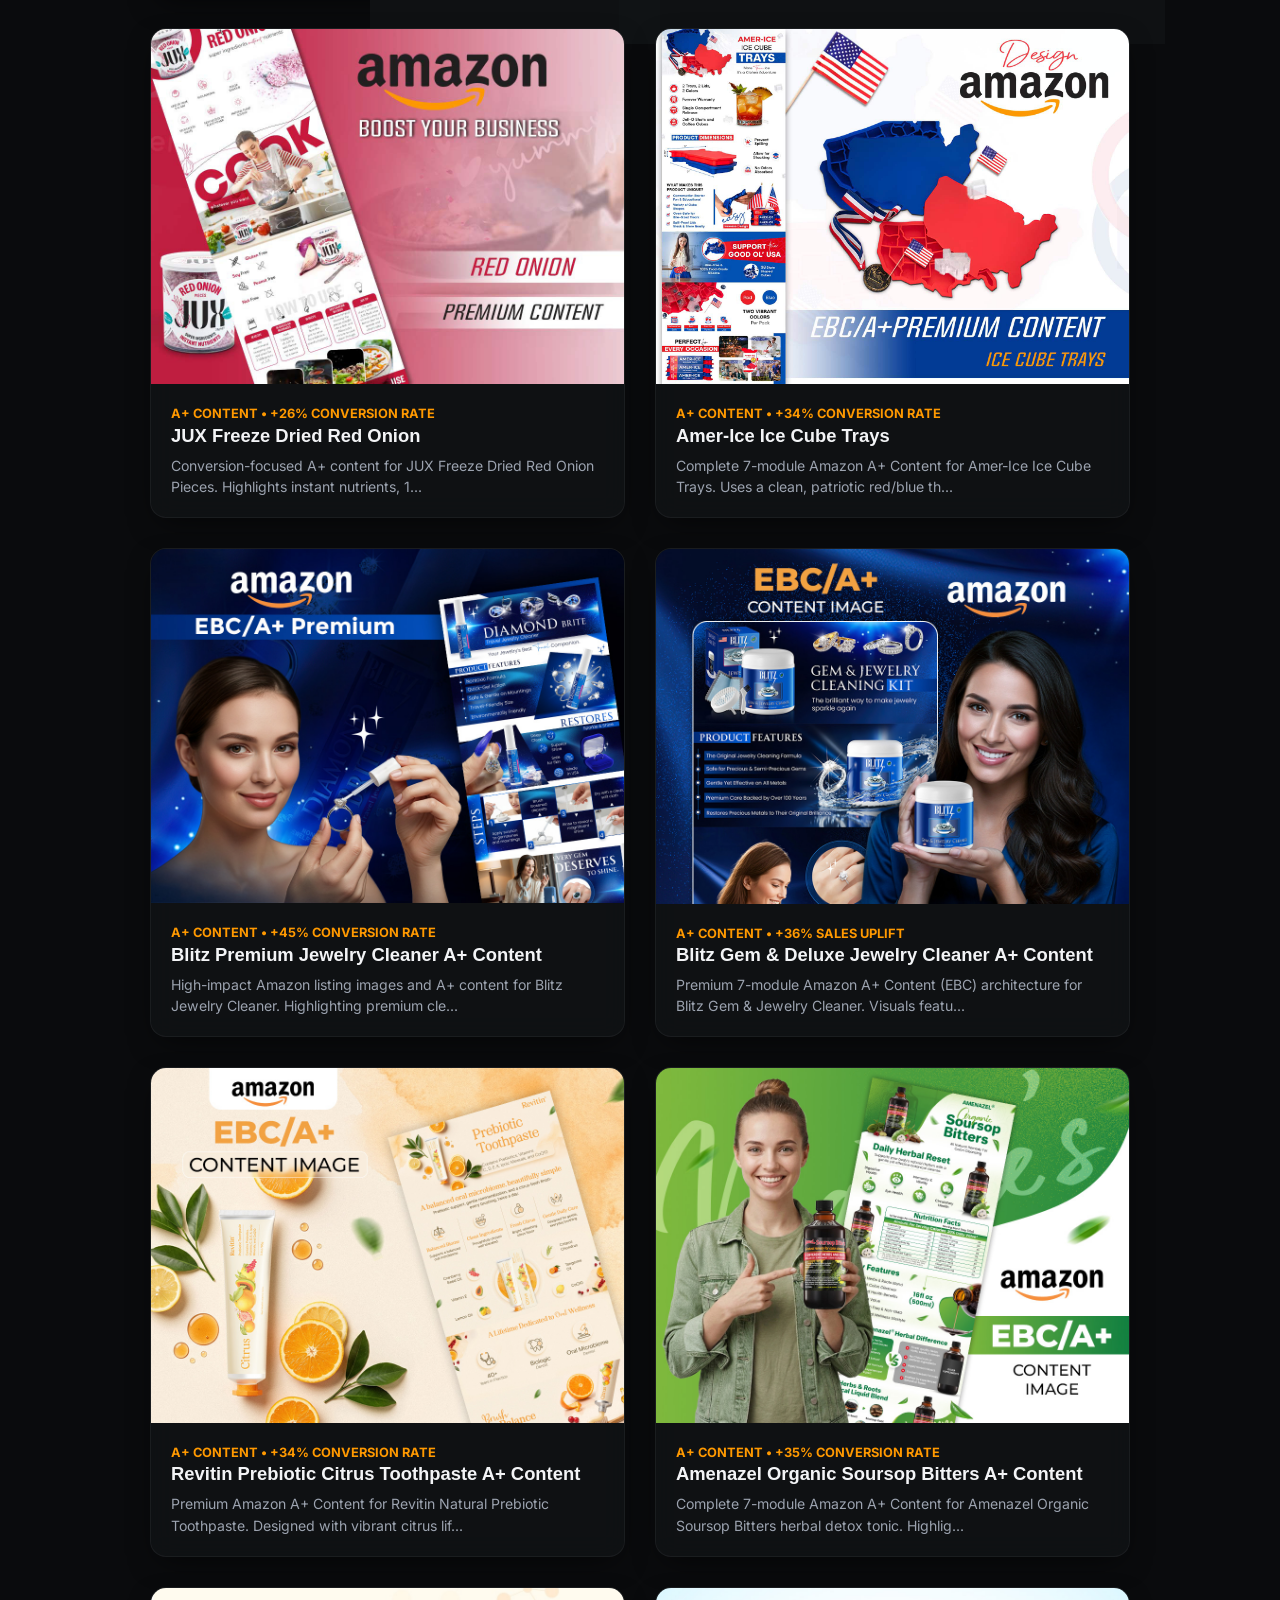
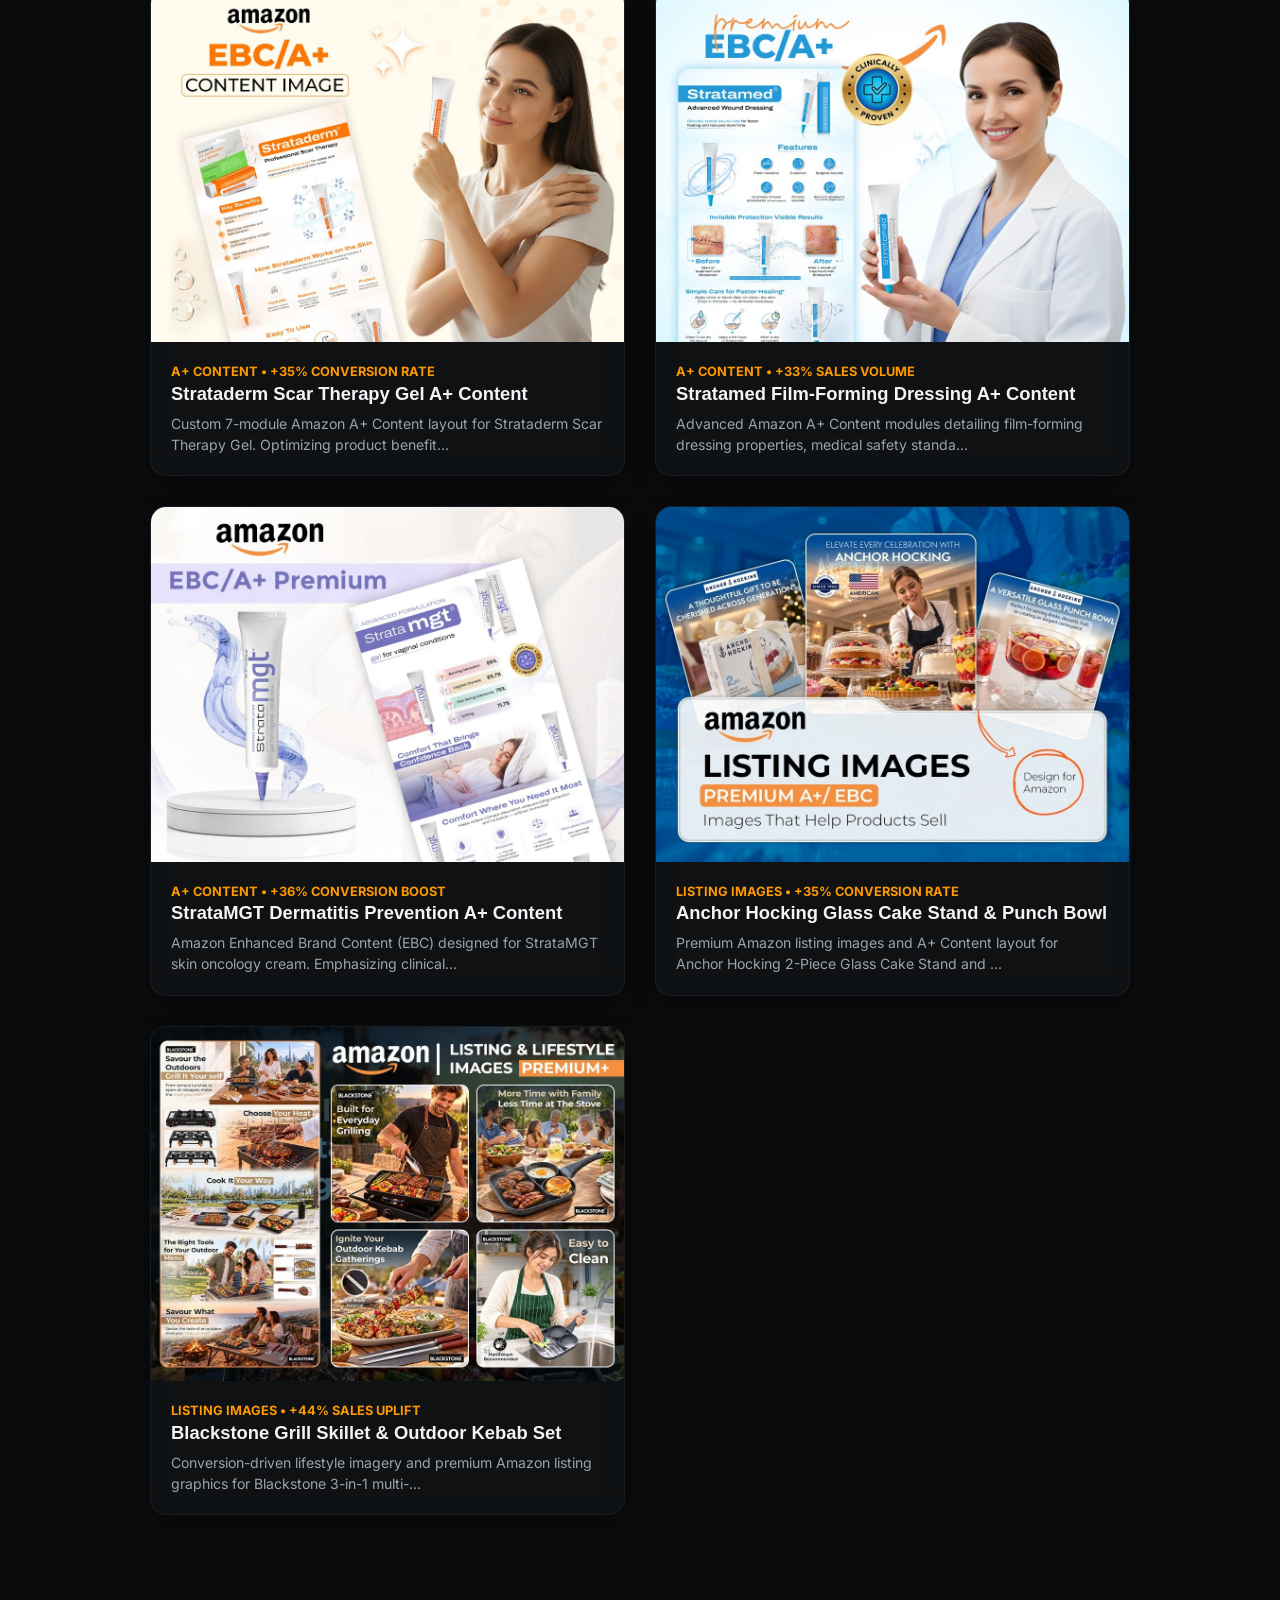
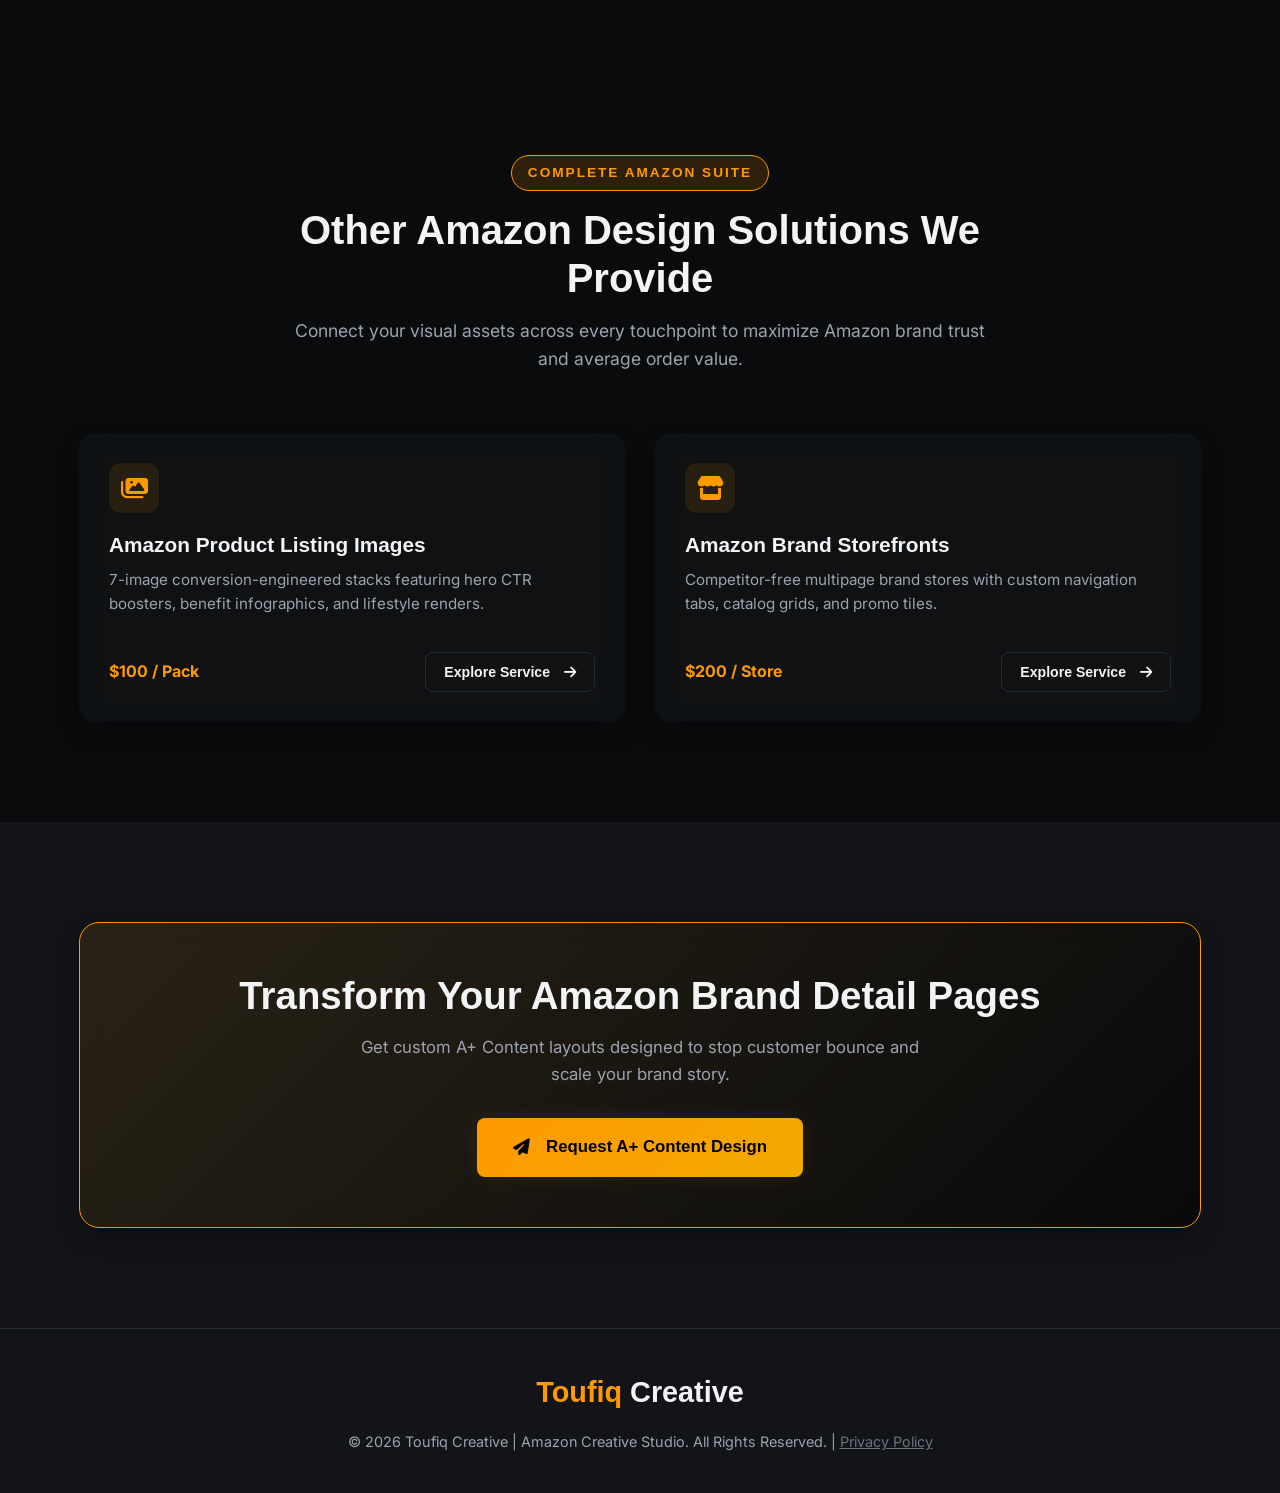
==== commit 6de7edcd: "Upgrade site branding, celebration popup, trust bar and blog case study to Upwork Top Rated Plus (To" ====
--- a/amazon-aplus-content-design.html
+++ b/amazon-aplus-content-design.html
@@ -26,7 +26,7 @@
     <link rel="preconnect" href="https://fonts.gstatic.com" crossorigin>
     <link href="https://fonts.googleapis.com/css2?family=Inter:wght@300;400;500;600;700;800&display=swap" rel="stylesheet">
     <link rel="stylesheet" href="https://cdnjs.cloudflare.com/ajax/libs/font-awesome/6.6.0/css/all.min.css">
-    <link rel="stylesheet" href="style.css?v=4.4">
+    <link rel="stylesheet" href="style.css?v=4.6">
 
     <!-- Schema.org JSON-LD Service Data -->
     <script type="application/ld+json">
@@ -117,7 +117,7 @@
                 </p>
                 <div style="display: flex; gap: 15px; justify-content: center; flex-wrap: wrap;">
                     <a href="/#contact" class="btn btn-primary" style="padding: 14px 32px; font-size: 1rem;"><i class="fa-solid fa-palette" style="margin-right: 8px;"></i> Build A+ Layout ($150/layout)</a>
-                    <a href="https://www.upwork.com/freelancers/~01d9c6461924d60d8d" target="_blank" class="btn btn-secondary" style="padding: 14px 32px; font-size: 1rem;"><i class="fa-brands fa-upwork" style="margin-right: 8px;"></i> Hire on Upwork (Top Rated)</a>
+                    <a href="https://www.upwork.com/freelancers/~01d9c6461924d60d8d" target="_blank" class="btn btn-secondary" style="padding: 14px 32px; font-size: 1rem;"><i class="fa-brands fa-upwork" style="margin-right: 8px;"></i> Hire on Upwork (Top Rated Plus)</a>
                 </div>
                 <!-- Hero Visual Showcase Banner -->
                 <div style="margin-top: 45px; max-width: 950px; margin-left: auto; margin-right: auto; position: relative;">
@@ -280,6 +280,6 @@
             <p>&copy; 2026 Toufiq Creative | Amazon Creative Studio. All Rights Reserved. | <a href="privacy.html" style="color: var(--text-muted); text-decoration: underline;">Privacy Policy</a></p>
         </div>
     </footer>
-    <script src="app.js?v=4.4"></script>
+    <script src="app.js?v=4.6"></script>
 </body>
 </html>
